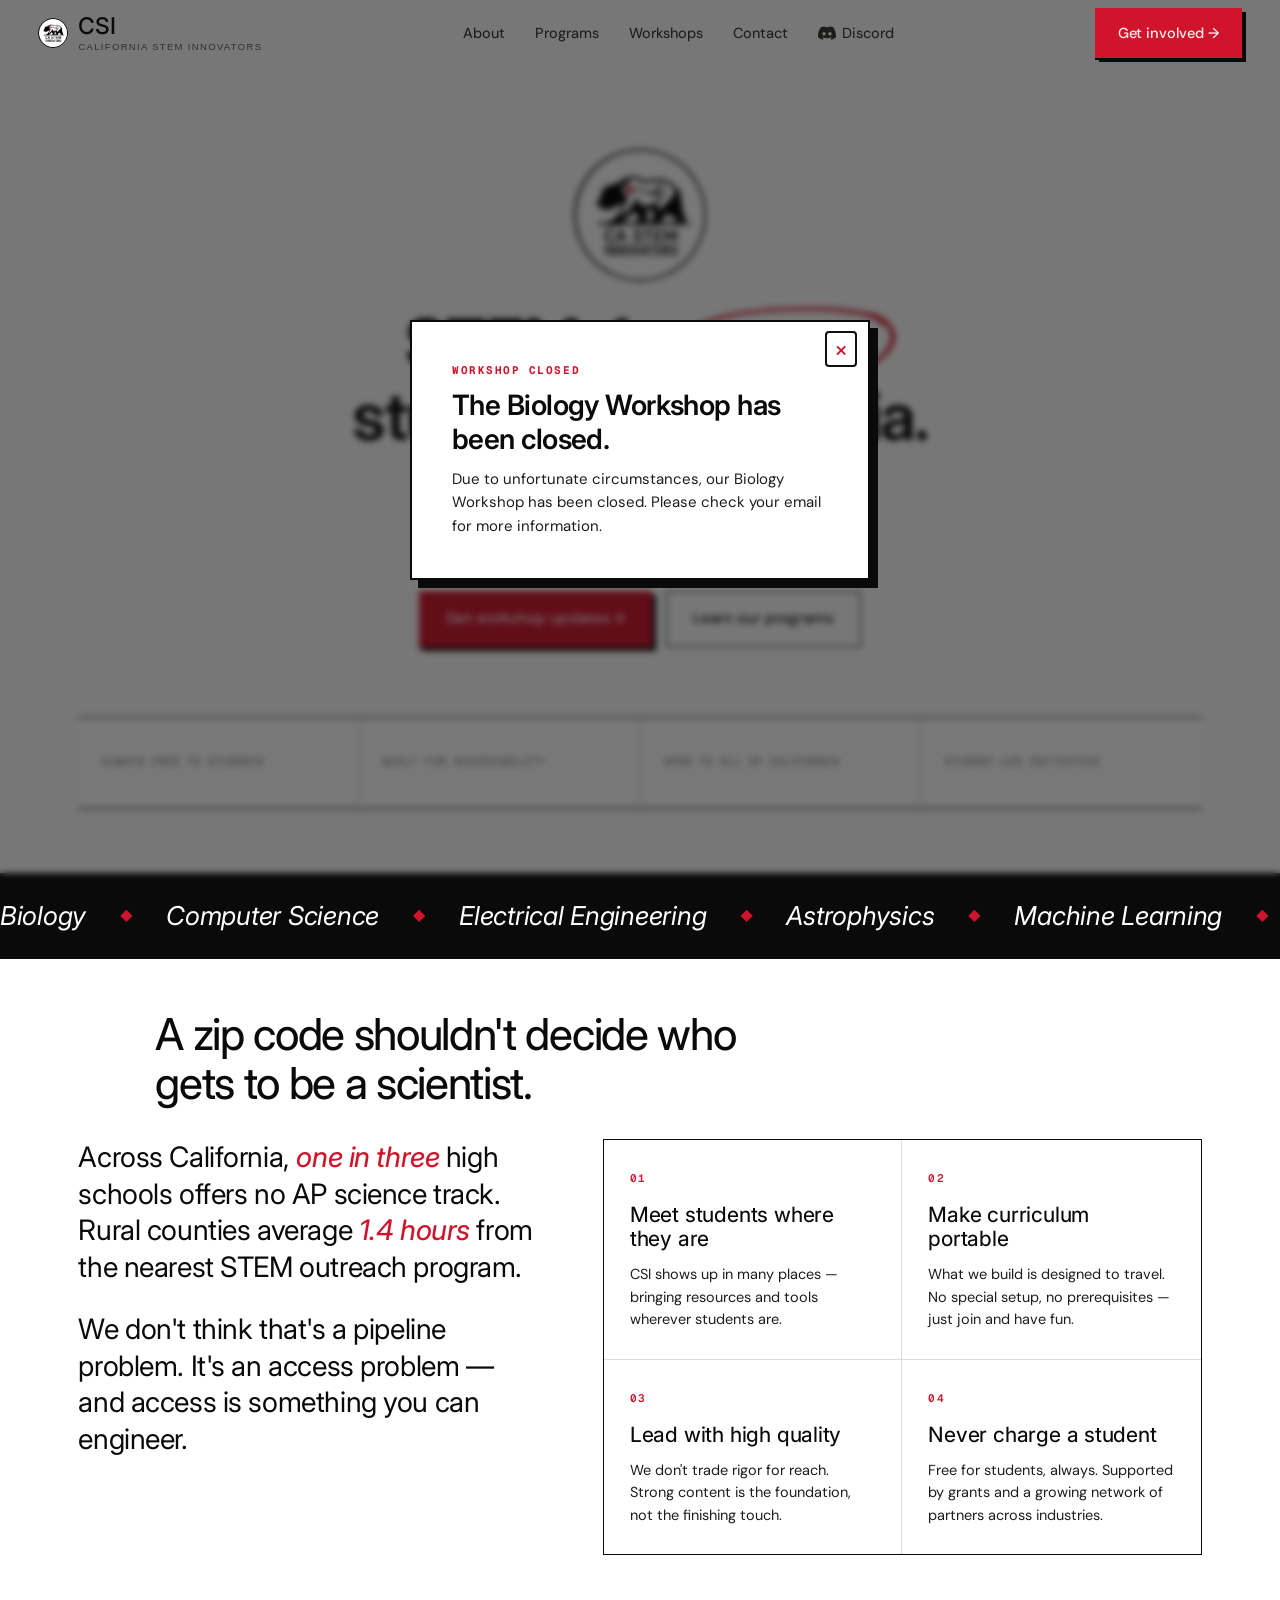
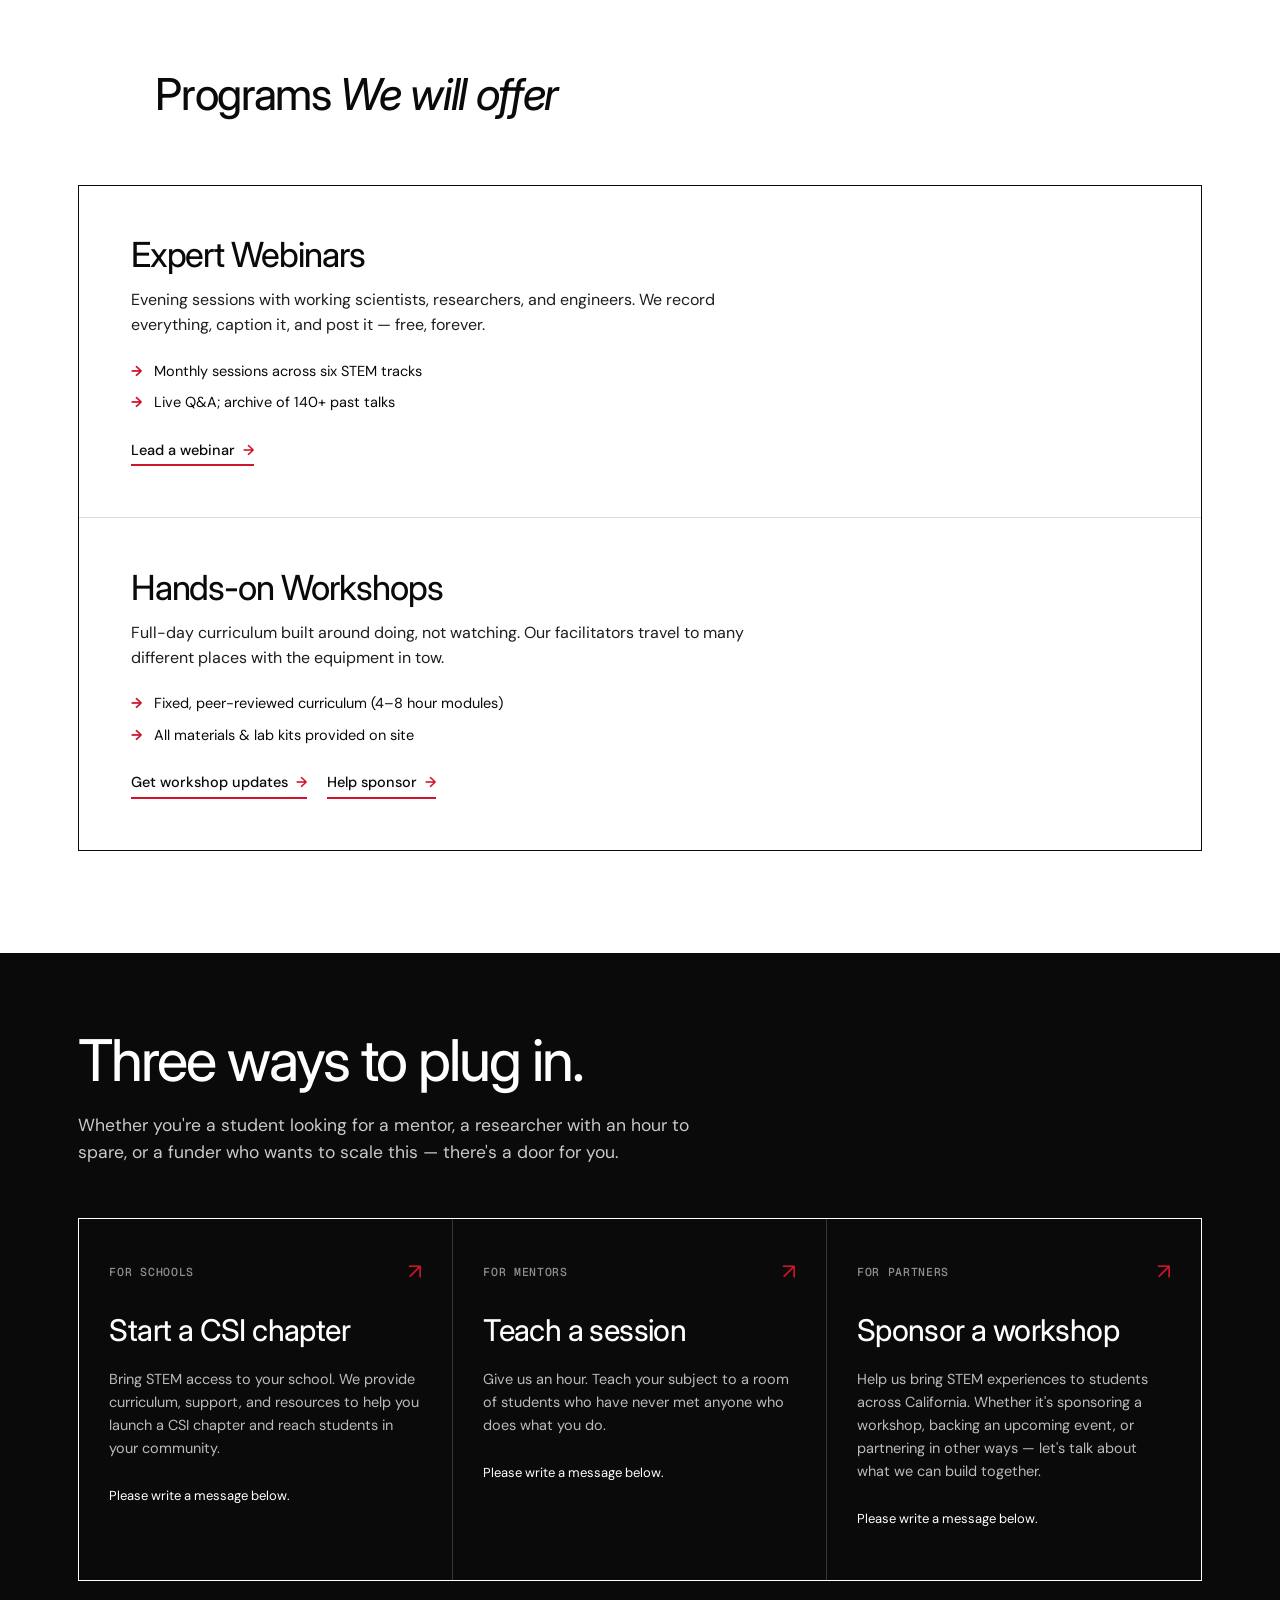
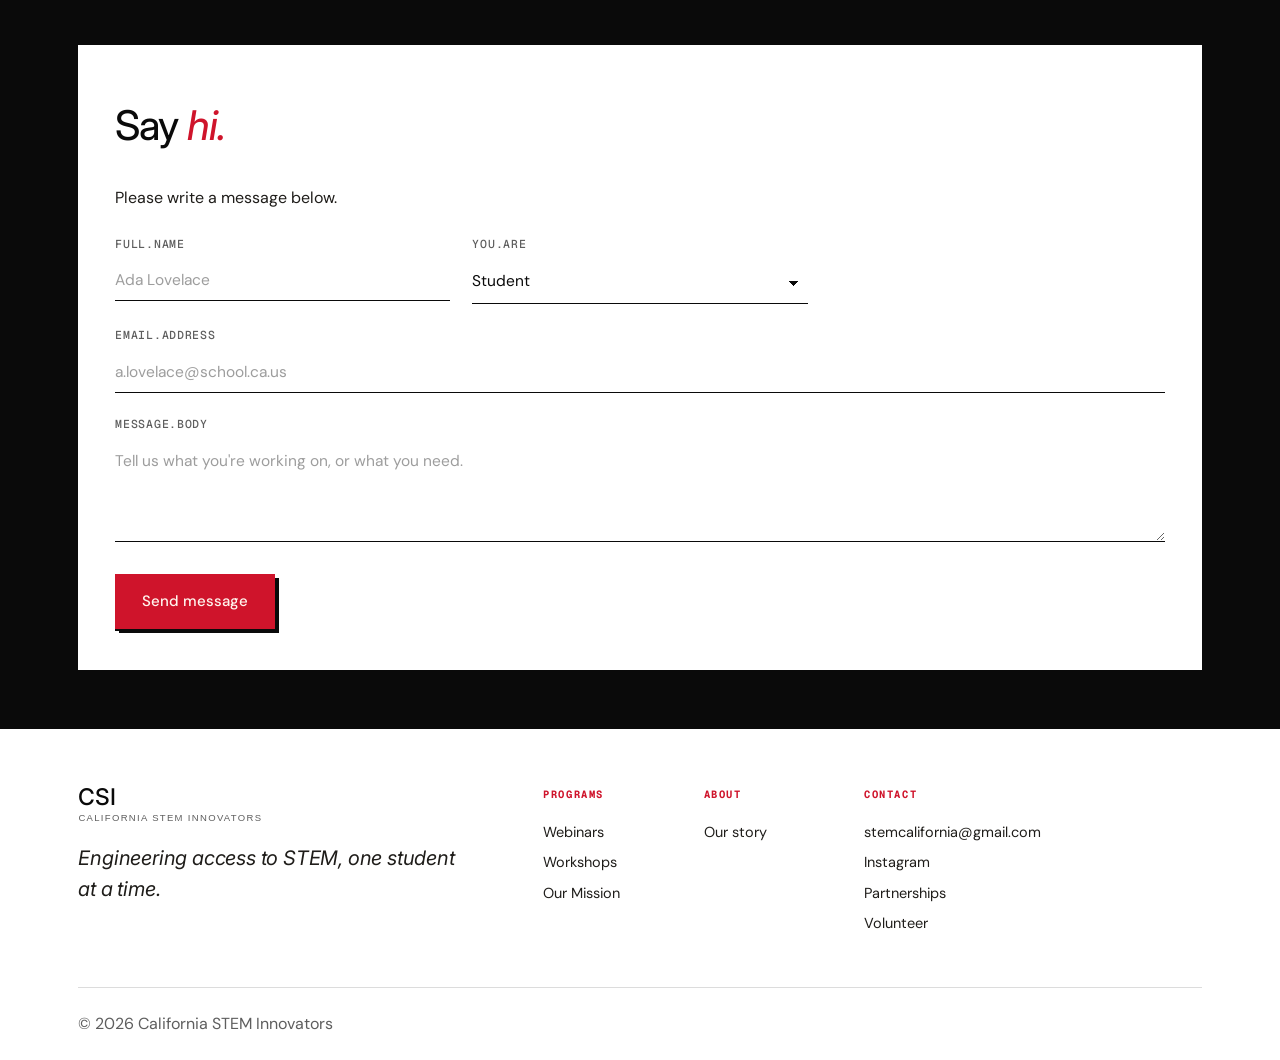
==== index.html @ 01ef5d98 "Add workshop-closed popup to the homepage A dismissible modal on page load telling visitors the Biol" ====
<!doctype html>
<html lang="en">

<head>
  <meta charset="utf-8" />
  <meta name="viewport" content="width=device-width,initial-scale=1" />
  <title>California STEM Innovators — Unlocking STEM for every student</title>
  <meta name="description"
    content="CSI expands STEM access across California through webinars, hands-on workshops, and interactive digital STEM kits." />
  <link rel="preconnect" href="https://fonts.googleapis.com" />
  <link rel="preconnect" href="https://fonts.gstatic.com" crossorigin />
  <link
    href="https://fonts.googleapis.com/css2?family=Inter:ital,opsz,wght@0,14..32,100..900;1,14..32,100..900&family=DM+Sans:ital,opsz,wght@0,9..40,300..700;1,9..40,400..700&family=Geist+Mono:wght@400;500;600&display=swap"
    rel="stylesheet" />
  <link rel="icon" type="image/x-icon" href="favicon.ico" />
  <link rel="icon" type="image/svg+xml" href="favicon.svg" />
  <link rel="icon" type="image/png" sizes="16x16" href="favicon-16x16.png" />
  <link rel="icon" type="image/png" sizes="32x32" href="favicon-32x32.png" />
  <link rel="icon" type="image/png" sizes="48x48" href="favicon-48x48.png" />
  <link rel="icon" type="image/png" sizes="96x96" href="favicon-96x96.png" />
  <link rel="icon" type="image/png" sizes="192x192" href="favicon-192x192.png" />
  <link rel="icon" type="image/png" sizes="512x512" href="favicon-512x512.png" />
  <link rel="apple-touch-icon" sizes="180x180" href="apple-touch-icon.png" />
  <link rel="manifest" href="site.webmanifest" />
  <link rel="stylesheet" href="styles.css" />
</head>

<body>

  <div class="grain" aria-hidden="true"></div>
  <div class="gridlines" aria-hidden="true"></div>

  <header class="nav" role="banner">
    <div class="nav-inner">
      <a href="#" class="brand" aria-label="California STEM Innovators home">
        <img src="image.png" alt="" class="brand-logo" />
        <span class="brand-wordmark">
          <span class="brand-letters">CSI</span>
          <span class="brand-sub">California STEM Innovators</span>
        </span>
      </a>
      <nav class="nav-links" id="primary-nav" aria-label="Primary">
        <a href="#about">About</a>
        <a href="#programs">Programs</a>
        <a href="signup.html">Workshops</a>
        <a href="#contact">Contact</a>
        <a href="https://discord.gg/dVgQkf4YHT" target="_blank" rel="noopener noreferrer" class="nav-discord-link"
          aria-label="Join our Discord community">
          <svg class="discord-icon" viewBox="0 0 127.14 96.36" width="18" height="18" fill="currentColor"
            aria-hidden="true">
            <path
              d="M107.7,8.07A105.15,105.15,0,0,0,81.47,0a72.06,72.06,0,0,0-3.36,6.83A97.68,97.68,0,0,0,49,6.83,72.37,72.37,0,0,0,45.64,0,105.89,105.89,0,0,0,19.39,8.09C2.79,32.65-1.71,56.6.54,80.21h0A105.73,105.73,0,0,0,32.71,96.36,77.7,77.7,0,0,0,39.6,85.25a68.42,68.42,0,0,1-10.85-5.18c.91-.66,1.8-1.34,2.66-2a75.57,75.57,0,0,0,64.32,0c.87.71,1.76,1.39,2.66,2a68.68,68.68,0,0,1-10.87,5.19,77,77,0,0,0,6.89,11.1,105.25,105.25,0,0,0,32.19-16.14c2.64-27.38-4.51-51.11-18.91-72.15ZM42.45,65.69C36.18,65.69,31,60,31,53s5-12.74,11.43-12.74S54,45.92,53.86,53,48.79,65.69,42.45,65.69Zm42.24,0C78.41,65.69,73.25,60,73.25,53s5-12.74,11.44-12.74S96.23,45.92,96.09,53,91,65.69,84.69,65.69Z" />
          </svg>
          <span>Discord</span>
        </a>
        <div class="mobile-nav-cta">
          <a class="btn btn-primary" href="#join">Get involved →</a>
        </div>
      </nav>
      <div class="nav-cta">
        <a class="btn btn-primary" href="#join">Get involved →</a>
      </div>
      <button type="button" class="nav-toggle" id="nav-toggle" aria-label="Toggle navigation menu" aria-expanded="false"
        aria-controls="primary-nav">
        <span class="hamburger-bar"></span>
        <span class="hamburger-bar"></span>
        <span class="hamburger-bar"></span>
      </button>
    </div>
    <div class="nav-overlay" id="nav-overlay" aria-hidden="true"></div>
  </header>

  <!-- ========== HERO ========== -->
  <section class="hero" id="top">

    <div class="hero-logo">
      <img src="image.png" alt="California STEM Innovators" />
    </div>

    <h1 class="hero-title">STEM, for <span class="encircle"><em>every</em><svg class="encircle-svg"
          viewBox="0 0 240 140" preserveAspectRatio="none" aria-hidden="true">
          <path pathLength="1"
            d="M 210 24 C 252 46, 236 112, 160 124 C 38 128, 12 100, 16 64 C 22 30, 82 14, 156 16 C 206 18, 224 34, 222 40"
            fill="none" stroke="currentColor" stroke-width="5" stroke-linecap="round" stroke-linejoin="round" />
        </svg></span> student in California.</h1>

    <p class="hero-lede">
      For <em>students</em><br />by <em>students.</em>
    </p>

    <div class="hero-actions">
      <a class="btn btn-primary btn-lg" href="signup.html">Get workshop updates →</a>
      <a class="btn btn-ghost btn-lg" href="#programs">Learn our programs</a>
    </div>

    <div class="hero-stats" role="list">
      <div class="stat" role="listitem">
        <div class="stat-label">Always free to students</div>
      </div>
      <div class="stat" role="listitem">
        <div class="stat-label">Built for accessibility</div>
      </div>
      <div class="stat" role="listitem">
        <div class="stat-label">Open to all of California</div>
      </div>
      <div class="stat" role="listitem">
        <div class="stat-label">Student-led initiative</div>
      </div>
    </div>


    <div class="scroll-cue" aria-hidden="true"><span>scroll</span><span class="scroll-line"></span></div>
  </section>

  <!-- ========== MARQUEE ========== -->
  <section class="marquee-wrap" aria-label="Areas of work">
    <div class="marquee">
      <div class="marquee-track">
        <span>Biology</span><span class="dot">◆</span>
        <span>Computer Science</span><span class="dot">◆</span>
        <span>Electrical Engineering</span><span class="dot">◆</span>
        <span>Astrophysics</span><span class="dot">◆</span>
        <span>Machine Learning</span><span class="dot">◆</span>
        <span>Organic Chemistry</span><span class="dot">◆</span>
        <span>Robotics</span><span class="dot">◆</span>
        <span>Environmental Science</span><span class="dot">◆</span>
        <span>Mathematics</span><span class="dot">◆</span>
        <span>Neuroscience</span><span class="dot">◆</span>
        <span>Biology</span><span class="dot">◆</span>
        <span>Computer Science</span><span class="dot">◆</span>
        <span>Electrical Engineering</span><span class="dot">◆</span>
        <span>Astrophysics</span><span class="dot">◆</span>
        <span>Machine Learning</span><span class="dot">◆</span>
        <span>Organic Chemistry</span><span class="dot">◆</span>
        <span>Robotics</span><span class="dot">◆</span>
        <span>Environmental Science</span><span class="dot">◆</span>
        <span>Mathematics</span><span class="dot">◆</span>
        <span>Neuroscience</span><span class="dot">◆</span>
      </div>
    </div>
  </section>

  <!-- ========== MISSION ========== -->
  <section class="mission" id="about">
    <div class="sec-head">
      <h2 class="sec-title">A zip code shouldn't decide who gets to be a scientist.</h2>
    </div>

    <div class="mission-grid">
      <div class="mission-lead">
        <p>Across California, <strong>one in three</strong> high schools offers no AP science track. Rural counties
          average <strong>1.4 hours</strong> from the nearest STEM outreach program.</p>
        <p>We don't think that's a pipeline problem. It's an access problem — and access is something you can engineer.
        </p>
      </div>

      <ul class="pillars" role="list">
        <li>
          <span class="pillar-num mono">01</span>
          <h3>Meet students where they are</h3>
          <p>CSI shows up in many places — bringing resources and tools wherever students are.</p>
        </li>
        <li>
          <span class="pillar-num mono">02</span>
          <h3>Make curriculum portable</h3>
          <p>What we build is designed to travel. No special setup, no prerequisites — just join and have fun.</p>
        </li>
        <li>
          <span class="pillar-num mono">03</span>
          <h3>Lead with high quality</h3>
          <p>We don't trade rigor for reach. Strong content is the foundation, not the finishing touch.</p>
        </li>
        <li>
          <span class="pillar-num mono">04</span>
          <h3>Never charge a student</h3>
          <p>Free for students, always. Supported by grants and a growing network of partners across industries.</p>
        </li>
      </ul>
    </div>
  </section>

  <!-- ========== PROGRAMS ========== -->
  <section class="programs" id="programs">
    <div class="sec-head">
      <h2 class="sec-title">Programs <em>We will offer</em></h2>
    </div>

    <div class="program-list">

      <article class="program program-1">
        <div class="program-body">
          <h3>Expert Webinars</h3>
          <p class="program-lede">Evening sessions with working scientists, researchers, and engineers. We record
            everything, caption it, and post it — free, forever.</p>
          <ul class="program-points">
            <li><span class="bul">→</span>Monthly sessions across six STEM tracks</li>
            <li><span class="bul">→</span>Live Q&amp;A; archive of 140+ past talks</li>
          </ul>
          <a class="linky" href="#contact" data-role="Volunteer / Mentor">Lead a webinar <span class="arr">→</span></a>
        </div>
      </article>

      <article class="program program-2">
        <div class="program-body">
          <h3>Hands-on Workshops</h3>
          <p class="program-lede">Full-day curriculum built around doing, not watching. Our facilitators travel to many
            different places with the equipment in tow.</p>
          <ul class="program-points">
            <li><span class="bul">→</span>Fixed, peer-reviewed curriculum (4–8 hour modules)</li>
            <li><span class="bul">→</span>All materials &amp; lab kits provided on site</li>
          </ul>
          <div style="display: flex; gap: 20px; flex-wrap: wrap; margin-top: 12px;">
            <a class="linky" href="signup.html">Get workshop updates <span class="arr">→</span></a>
            <a class="linky" href="#contact" data-role="Funder / Partner">Help sponsor <span class="arr">→</span></a>
          </div>
        </div>
      </article>

    </div>
  </section>

  <!-- ========== CTA / JOIN ========== -->

  <section class="join" id="join">
    <div class="join-inner">
      <div class="join-copy">
        <h2 class="join-title">Three ways to plug in.</h2>
        <p>Whether you're a student looking for a mentor, a researcher with an hour to spare, or a funder who wants to
          scale this — there's a door for you.</p>
      </div>

      <div class="join-cards">

        <div class="join-card">
          <div class="jc-head"><span class="mono dim">For schools</span><span class="jc-arr">↗</span></div>
          <h3>Start a CSI chapter</h3>
          <p>Bring STEM access to your school. We provide curriculum, support, and resources to help you launch a CSI
            chapter and reach students in your community.</p>
          <p style="font-size: 13px; color: #FFFFFF; margin-top: auto;">Please write a message below.</p>
        </div>

        <div class="join-card">
          <div class="jc-head"><span class="mono dim">For mentors</span><span class="jc-arr">↗</span></div>
          <h3>Teach a session</h3>
          <p>Give us an hour. Teach your subject to a room of students who have never met anyone who does what you do.
          </p>
          <p style="font-size: 13px; color: #FFFFFF; margin-top: auto;">Please write a message below.</p>
        </div>

        <div class="join-card">
          <div class="jc-head"><span class="mono dim">For partners</span><span class="jc-arr">↗</span></div>
          <h3>Sponsor a workshop</h3>
          <p>Help us bring STEM experiences to students across California. Whether it's sponsoring a workshop, backing
            an upcoming event, or partnering in other ways — let's talk about what we can build together.</p>
          <p style="font-size: 13px; color: #FFFFFF; margin-top: auto;">Please write a message below.</p>
        </div>

      </div>

      <!-- Contact form -->
      <div class="contact" id="contact">
        <div class="contact-head">
          <h3>Say <em>hi.</em></h3>
        </div>
        <p style="color: var(--ink-2); margin-bottom: 24px;">Please write a message below.</p>
        <form class="contact-form" action="https://formspree.io/f/xkokbbgg" method="POST">
          <label>
            <span class="mono dim">full.name</span>
            <input type="text" name="name" placeholder="Ada Lovelace" required />
          </label>
          <label>
            <span class="mono dim">you.are</span>
            <select name="role">
              <option>Student</option>
              <option>Parent / Guardian</option>
              <option>Teacher / Admin</option>
              <option>Volunteer / Mentor</option>
              <option>Funder / Partner</option>
              <option>Press</option>
            </select>
          </label>
          <label class="full">
            <span class="mono dim">email.address</span>
            <input type="email" name="email" placeholder="a.lovelace@school.ca.us" required />
          </label>
          <label class="full">
            <span class="mono dim">message.body</span>
            <textarea name="message" placeholder="Tell us what you're working on, or what you need."
              rows="4"></textarea>
          </label>
          <input type="hidden" name="_subject" value="New CSI contact form message" />
          <div class="form-foot">
            <button type="submit" class="btn btn-primary btn-lg">Send message</button>
          </div>
          <p class="form-ack" hidden style="font-family: Arial, sans-serif; color: var(--ink);">✓ Message received, we
            will get back to you :)</p>
          <p class="form-err mono" hidden style="color: var(--orange);">Something went wrong. Please email
            stemcalifornia@gmail.com directly.</p>
        </form>
      </div>

    </div>
  </section>

  <!-- ========== FOOTER ========== -->
  <footer class="footer">
    <div class="footer-top">
      <div class="foot-brand">
        <div class="brand">
          <span class="brand-wordmark">
            <span class="brand-letters">CSI</span>
            <span class="brand-sub">California STEM Innovators</span>
          </span>
        </div>
        <p class="foot-tag">Engineering access to STEM, one student at a time.</p>
      </div>

      <div class="foot-cols">
        <div class="foot-col">
          <h5>Programs</h5>
          <a href="#programs">Webinars</a>
          <a href="#programs">Workshops</a>
          <a href="#about">Our Mission</a>
        </div>
        <div class="foot-col">
          <h5>About</h5>
          <a href="#about">Our story</a>
        </div>
        <div class="foot-col">
          <h5>Contact</h5>
          <a href="mailto:stemcalifornia@gmail.com">stemcalifornia@gmail.com</a>
          <a href="https://instagram.com/stem_california" target="_blank">Instagram</a>
          <a href="#contact">Partnerships</a>
          <a href="#contact">Volunteer</a>
        </div>
      </div>
    </div>

    <div class="footer-bottom">
      <span class="dim">© 2026 California STEM Innovators</span>
    </div>
    <!-- ========== WORKSHOP CLOSED NOTICE ========== -->
    <div class="modal-backdrop" id="closed-modal" hidden>
      <div class="modal-card" role="dialog" aria-modal="true" aria-labelledby="closed-modal-title">
        <button type="button" class="modal-close" id="closed-modal-close" aria-label="Close notice">&times;</button>
        <span class="modal-kicker mono">Workshop closed</span>
        <h2 class="modal-title" id="closed-modal-title">The Biology Workshop has been closed.</h2>
        <p class="modal-desc">
          Due to unfortunate circumstances, our Biology Workshop has been closed. Please check your email for more
          information.
        </p>
      </div>
    </div>

    <script src="app.js"></script>
</body>

</html>
---- styles.css ----
@import url('https://fonts.googleapis.com/css2?family=Caveat:wght@600;700&family=Fredoka:wght@500;600&display=swap');

:root {
  /* Palette — pure white, ink black, flag crimson */
  --paper: #FFFFFF;
  --paper-2: #F5F5F2;
  --paper-deep: #EBEBE6;
  --card: #FFFFFF;

  --ink: #0A0A0A;
  --ink-2: #1F1D1A;
  --ink-dim: rgba(10, 10, 10, 0.66);
  --ink-dimmer: rgba(10, 10, 10, 0.40);

  --orange: #CF142B;
  --orange-deep: #A30E20;
  --orange-soft: #F5D8DC;

  --line: rgba(10, 10, 10, 0.14);
  --line-strong: rgba(10, 10, 10, 0.28);

  /* Type */
  --serif: "Inter", ui-sans-serif, system-ui, sans-serif;
  --sans: "DM Sans", ui-sans-serif, system-ui, sans-serif;
  --mono: "Geist Mono", ui-monospace, "SF Mono", monospace;

  /* Space */
  --max: min(100% - (var(--pad) * 2), 1200px);
  --pad: clamp(15px, 3vw, 42px);
}

*, *::before, *::after { box-sizing: border-box; }
html, body { margin: 0; padding: 0; width: 100%; max-width: 100vw; overflow-x: hidden; }
html { scroll-behavior: smooth; }

[hidden] { display: none !important; }

body {
  background: var(--paper);
  color: var(--ink);
  font-family: var(--sans);
  font-weight: 400;
  font-size: 16px;
  line-height: 1.55;
  -webkit-font-smoothing: antialiased;
  text-rendering: optimizeLegibility;
  overflow-x: hidden;
  min-height: 100vh;
}

a { color: inherit; text-decoration: none; }
button { font: inherit; cursor: pointer; }
img { max-width: 100%; display: block; }

.mono { font-family: var(--mono); font-size: 11.5px; letter-spacing: 0.06em; text-transform: uppercase; font-weight: 500; }
.dim { color: var(--ink-dim); }
.hand { font-family: var(--hand); font-size: 1.3em; color: var(--orange); font-weight: 500; }

/* ========== Paper grain overlay ========== */
.grain {
  position: fixed; inset: 0; pointer-events: none; z-index: 1; opacity: 0.28;
  background-image: url("data:image/svg+xml;utf8,<svg xmlns='http://www.w3.org/2000/svg' width='320' height='320'><filter id='n'><feTurbulence type='fractalNoise' baseFrequency='0.75' numOctaves='2' stitchTiles='stitch'/><feColorMatrix values='0 0 0 0 0.1 0 0 0 0 0.09 0 0 0 0 0.05 0 0 0 0.09 0'/></filter><rect width='100%' height='100%' filter='url(%23n)'/></svg>");
  mix-blend-mode: multiply;
}
.gridlines { display: none; }

/* ========== Buttons ========== */
.btn {
  display: inline-flex; align-items: center; gap: 10px;
  padding: 13px 22px;
  font-family: var(--sans);
  font-weight: 500;
  font-size: 14.5px;
  letter-spacing: -0.005em;
  border-radius: 0;
  border: 1.5px solid var(--ink);
  background: transparent;
  color: var(--ink);
  transition: transform 0.18s ease, background 0.18s ease, color 0.18s ease, box-shadow 0.18s ease;
  white-space: nowrap;
}
.btn:hover { transform: translateY(-1px); }
.btn-primary {
  background: var(--orange);
  color: #FFF5EE;
  border-color: var(--orange);
  box-shadow: 0 2px 0 0 var(--ink), 4px 4px 0 0 var(--ink);
}
.btn-primary:hover { background: var(--ink); border-color: var(--ink); color: var(--paper); box-shadow: 0 2px 0 0 var(--orange), 4px 4px 0 0 var(--orange); }
.btn-ghost { background: transparent; border-color: var(--ink); }
.btn-ghost:hover { background: var(--ink); color: var(--paper); }
.btn-lg { padding: 15px 26px; font-size: 15px; }

.linky {
  display: inline-flex; align-items: center; gap: 8px;
  color: var(--ink);
  font-size: 14.5px;
  font-weight: 500;
  padding: 3px 0;
  border-bottom: 2px solid var(--orange);
  width: fit-content;
  transition: gap 0.2s ease;
}
.linky:hover { gap: 14px; }
.linky .arr { transition: transform 0.2s ease; color: var(--orange); font-weight: 600; }
.linky:hover .arr { transform: translateX(3px); }

/* ========== Nav ========== */
.nav {
  position: sticky; top: 0; z-index: 30;
  background: transparent;
  border-bottom: 1px solid transparent;
  transition: background 0.3s ease, border-color 0.3s ease, transform 0.3s ease;
}
.nav.scrolled {
  background: rgba(255, 255, 255, 0.92);
  border-bottom: 1px solid var(--line);
  backdrop-filter: blur(12px);
  -webkit-backdrop-filter: blur(12px);
}
.nav.hidden {
  transform: translateY(-100%);
}
.nav-inner {
  padding: 8px var(--pad);
  display: grid;
  grid-template-columns: auto 1fr auto;
  align-items: center;
  gap: 24px;
}
.brand { display: inline-flex; align-items: center; gap: 10px; color: var(--ink); }
.brand-logo {
  width: 30px; height: 30px;
  border-radius: 50%;
  border: 1.5px solid var(--ink);
  flex-shrink: 0;
  background: var(--card);
  transition: transform 0.3s cubic-bezier(0.2, 0.8, 0.2, 1);
}
.brand-mark {
  width: 34px; height: 34px;
  display: inline-flex; align-items: center; justify-content: center;
  background: var(--orange);
  border-radius: 50%;
  color: var(--paper);
  flex-shrink: 0;
}
.brand-mark svg { width: 22px; height: 22px; }
.brand-wordmark { display: inline-flex; flex-direction: column; line-height: 1; gap: 4px; }
.brand-letters {
  font-family: var(--serif);
  font-size: 23px;
  font-weight: 500;
  letter-spacing: -0.01em;
  line-height: 1;
}
.brand-dot { color: var(--orange); margin: 0 1px; font-weight: 600; }
.brand-sub { font-family: Arial, sans-serif; font-size: 9.5px; letter-spacing: 0.14em; text-transform: uppercase; color: var(--ink-dim); }

.nav-links { display: flex; justify-content: center; align-items: center; gap: 30px; font-size: 14.5px; color: var(--ink-2); font-weight: 450; }
.nav-links a { position: relative; transition: color 0.2s ease; padding: 4px 0; }
.nav-links a:hover { color: var(--orange); }

/* Discord Nav Link & Floating Callout Box */
.nav-discord-wrapper {
  position: relative;
  display: inline-flex;
  align-items: center;
}

.nav-discord-link {
  display: inline-flex;
  align-items: center;
  gap: 6px;
}
.nav-discord-link .discord-icon {
  fill: currentColor;
  transition: transform 0.2s ease, fill 0.2s ease;
  flex-shrink: 0;
}
.nav-discord-link:hover .discord-icon {
  fill: #5865F2;
  transform: scale(1.1);
}

.nav-cta { display: inline-flex; align-items: center; gap: 12px; }
.nav-status {
  display: inline-flex; align-items: center; gap: 8px;
  font-family: var(--mono); font-size: 10.5px; color: var(--ink-dim); text-transform: uppercase; letter-spacing: 0.1em;
}
.pulse {
  width: 8px; height: 8px; border-radius: 50%;
  background: var(--orange);
  box-shadow: 0 0 0 0 rgba(207, 20, 43, 0.55);
  animation: pulse 2s infinite;
}
@keyframes pulse {
  0% { box-shadow: 0 0 0 0 rgba(207, 20, 43, 0.55); }
  70% { box-shadow: 0 0 0 9px rgba(207, 20, 43, 0); }
  100% { box-shadow: 0 0 0 0 rgba(207, 20, 43, 0); }
}

.mobile-nav-cta { display: none; }

/* Mobile nav toggle button */
.nav-toggle {
  display: none;
  flex-direction: column;
  justify-content: center;
  align-items: center;
  width: 42px;
  height: 42px;
  background: transparent;
  border: 1.5px solid var(--ink);
  padding: 0;
  gap: 5px;
  z-index: 105;
  transition: background 0.2s ease, border-color 0.2s ease;
  cursor: pointer;
  border-radius: 0;
}
.nav-toggle:hover {
  background: var(--paper-2);
}
.hamburger-bar {
  width: 20px;
  height: 2px;
  background: var(--ink);
  transition: transform 0.3s cubic-bezier(0.2, 0.8, 0.2, 1), opacity 0.2s ease;
  transform-origin: center;
}

/* Nav backdrop overlay */
.nav-overlay {
  position: fixed;
  inset: 0;
  background: rgba(10, 10, 10, 0.5);
  backdrop-filter: blur(4px);
  -webkit-backdrop-filter: blur(4px);
  opacity: 0;
  pointer-events: none;
  transition: opacity 0.3s ease;
  z-index: 95;
}

@media (max-width: 960px) {
  .nav-inner {
    display: flex;
    justify-content: space-between;
    align-items: center;
    gap: 16px;
  }
  .nav-cta {
    display: none;
  }
  .nav-toggle {
    display: flex;
  }
  .mobile-nav-cta {
    display: block;
    margin-top: 12px;
    width: 100%;
  }
  .mobile-nav-cta .btn {
    width: 100%;
    justify-content: center;
  }
  .nav-links {
    position: fixed;
    top: 0;
    right: 0;
    width: min(85vw, 340px);
    height: 100vh;
    height: 100dvh;
    background: var(--paper);
    border-left: 2px solid var(--ink);
    padding: 90px 28px 40px;
    display: flex;
    flex-direction: column;
    justify-content: flex-start;
    gap: 16px;
    font-size: 18px;
    font-weight: 500;
    box-shadow: -8px 0 24px rgba(0, 0, 0, 0.15);
    transform: translateX(100%);
    transition: transform 0.35s cubic-bezier(0.16, 1, 0.3, 1);
    z-index: 100;
    overflow-y: auto;
  }
  .nav-links a {
    padding: 10px 0;
    border-bottom: 1px dashed var(--line);
    width: 100%;
  }
  .nav-status { display: none; }

  /* Open state when nav is open */
  body.nav-open {
    overflow: hidden;
  }
  body.nav-open .nav-links {
    transform: translateX(0);
  }
  body.nav-open .nav-overlay {
    opacity: 1;
    pointer-events: auto;
  }
  body.nav-open .nav-toggle .hamburger-bar:nth-child(1) {
    transform: translateY(7px) rotate(45deg);
  }
  body.nav-open .nav-toggle .hamburger-bar:nth-child(2) {
    opacity: 0;
  }
  body.nav-open .nav-toggle .hamburger-bar:nth-child(3) {
    transform: translateY(-7px) rotate(-45deg);
  }
}

/* ========== Hero ========== */
.hero {
  position: relative;
  padding: clamp(55px, 6.5vw, 85px) var(--pad) clamp(36px, 5vw, 64px);
  max-width: var(--max);
  margin: 0 auto;
  z-index: 2;
  text-align: center;
  display: flex;
  flex-direction: column;
  align-items: center;
}
.hero-logo {
  display: flex;
  justify-content: center;
  margin-bottom: clamp(16px, 2.5vw, 28px);
  animation: logo-float 6s ease-in-out infinite;
}
.hero-logo img {
  width: clamp(90px, 10vw, 135px);
  height: auto;
  border-radius: 50%;
  box-shadow: 0 0 0 2px var(--ink);
  transition: transform 0.4s cubic-bezier(0.2, 0.8, 0.2, 1);
}
@keyframes logo-float {
  0%, 100% { transform: translateY(0); }
  50% { transform: translateY(-6px); }
}
@media (prefers-reduced-motion: reduce) {
  .hero-logo { animation: none; }
}

.hero-meta {
  display: flex; align-items: center; justify-content: center; gap: 14px; flex-wrap: wrap;
  margin-bottom: 44px;
}
.tag {
  font-family: var(--mono);
  font-size: 10.5px;
  letter-spacing: 0.12em;
  text-transform: uppercase;
  color: var(--ink-2);
  padding: 7px 12px;
  border: 1.5px solid var(--ink);
  border-radius: 999px;
  background: var(--paper-2);
}
.tag-line {
  background: var(--ink);
  color: var(--paper);
  border-color: var(--ink);
}

.hand-intro {
  font-family: var(--hand);
  font-size: 32px;
  color: var(--orange);
  font-weight: 500;
  line-height: 1;
  margin-bottom: 18px;
  display: inline-block;
  transform: rotate(-2deg);
}

.hero-title {
  font-family: var(--serif);
  font-weight: 450;
  font-size: clamp(32px, 5.2vw, 76px);
  line-height: 1.1;
  letter-spacing: -0.03em;
  margin: 0 auto;
  max-width: 15ch;
  color: var(--ink);
  font-weight: 600;
}
.hero-title em {
  font-style: italic;
  color: var(--orange);
  position: relative;
  font-weight: 700; font-style: italic;
}
.hero-title .encircle em {
  color: var(--ink);
}
.hero-title .underline {
  position: relative;
  display: inline-block;
}
.hero-title .underline::after {
  content: "";
  position: absolute; left: -2%; right: -2%; bottom: -0.05em;
  height: 16px;
  background: url("data:image/svg+xml;utf8,<svg xmlns='http://www.w3.org/2000/svg' viewBox='0 0 300 16' preserveAspectRatio='none'><path d='M2 10 C 60 4, 120 14, 180 8 S 280 6, 298 12' stroke='%23CF142B' stroke-width='4' fill='none' stroke-linecap='round'/></svg>") no-repeat center / 100% 100%;
  pointer-events: none;
}

/* Hand-drawn encircle around an emphasis word */
.encircle {
  position: relative;
  display: inline-block;
  padding: 0 0.12em;
}
.encircle em {
  position: relative;
  z-index: 2;
}
.encircle-svg {
  position: absolute;
  top: -10%; left: -14%;
  width: 128%; height: 120%;
  overflow: visible;
  pointer-events: none;
  color: var(--orange);
  z-index: 1;
}
.encircle-svg path {
  stroke-dasharray: 1;
  stroke-dashoffset: 1;
  animation: encircle-draw 2.4s cubic-bezier(0.43, 0.13, 0.23, 0.96) 0.55s forwards;
}
@keyframes encircle-draw {
  from { stroke-dashoffset: 1; opacity: 0.6; }
  to { stroke-dashoffset: 0; opacity: 1; }
}
@media (prefers-reduced-motion: reduce) {
  .encircle-svg path { animation: none; stroke-dashoffset: 0; }
}

.hero-lede {
  font-family: var(--serif);
  font-size: clamp(24px, 3vw, 42px);
  font-weight: 450;
  line-height: 1.15;
  color: var(--ink);
  max-width: 58ch;
  margin: 22px auto 0;
  letter-spacing: -0.02em;
}
.hero-lede em {
  font-style: italic;
  color: var(--orange);
  font-weight: 450;
}

.hero-actions {
  display: flex; flex-wrap: wrap; justify-content: center; gap: 14px;
  margin-top: 28px;
}

.hero-stats {
  display: grid;
  grid-template-columns: repeat(auto-fit, minmax(min(100%, 180px), 1fr));
  gap: 0;
  width: 100%;
  margin-top: clamp(40px, 5.5vw, 70px);
  border-top: 1.5px solid var(--ink);
  border-bottom: 1.5px solid var(--ink);
  background: var(--card);
  text-align: left;
}
.stat {
  padding: clamp(16px, 3vw, 26px) clamp(14px, 3vw, 24px);
  border-right: 1px solid var(--line);
  border-bottom: 1px solid var(--line);
  display: flex; flex-direction: column; justify-content: center; min-height: 90px;
}
.stat:last-child { border-right: none; }
.stat-num {
  font-family: var(--serif);
  font-weight: 450;
  font-size: clamp(32px, 4.5vw, 62px);
  line-height: 1;
  letter-spacing: -0.035em;
  color: var(--ink);
  margin-bottom: 8px;
}
.stat-plus { color: var(--orange); font-style: italic; font-size: 0.7em; vertical-align: top; }
.stat-label { font-family: var(--mono); font-size: 10.5px; letter-spacing: 0.1em; text-transform: uppercase; color: var(--ink-dim); line-height: 1.5; }

/* Hero personal note card */
.hero-schematic {
  position: absolute;
  top: clamp(120px, 13vw, 180px);
  right: var(--pad);
  width: min(340px, 30vw);
  background: var(--card);
  border: 1.5px solid var(--ink);
  padding: 24px 24px 22px;
  transform: rotate(2deg);
  box-shadow: 6px 6px 0 0 var(--ink);
  z-index: 3;
}
.hero-schematic::before {
  content: ""; position: absolute; top: -12px; left: 50%;
  transform: translateX(-50%) rotate(-4deg);
  width: 80px; height: 24px;
  background: rgba(207, 20, 43, 0.35);
  border: 1px dashed rgba(14, 13, 11, 0.3);
}
.schem-head {
  display: flex; justify-content: space-between; align-items: center;
  padding-bottom: 12px; border-bottom: 1px dashed var(--line);
  font-family: var(--mono); font-size: 10px; letter-spacing: 0.12em; color: var(--ink-dim);
  text-transform: uppercase;
}
.schem-body {
  padding-top: 14px;
  font-family: var(--serif);
  font-size: 18px;
  line-height: 1.35;
  color: var(--ink);
}
.schem-body em {
  font-style: italic;
  color: var(--orange);
}
.schem-sign {
  margin-top: 18px; padding-top: 14px; border-top: 1px dashed var(--line);
  display: flex; flex-direction: column;
}
.schem-sign .signature {
  font-family: var(--hand);
  font-size: 28px;
  color: var(--orange);
  line-height: 1;
  margin-bottom: 4px;
}
.schem-sign .sig-meta {
  font-family: var(--mono);
  font-size: 10px;
  letter-spacing: 0.1em;
  text-transform: uppercase;
  color: var(--ink-dim);
}

@media (max-width: 1100px) { .hero-schematic { display: none; } }

.scroll-cue {
  position: absolute; bottom: -20px; left: var(--pad);
  display: inline-flex; align-items: center; gap: 12px;
  font-family: var(--mono); font-size: 10px; letter-spacing: 0.2em; text-transform: uppercase; color: var(--ink-dim);
}
.scroll-line {
  width: 80px; height: 2px;
  background: var(--ink);
  position: relative;
  overflow: hidden;
  opacity: 0.3;
}
.scroll-line::after {
  content: ""; position: absolute; top: 0; left: -30%; width: 30%; height: 100%;
  background: var(--orange);
  animation: scroll 2.4s ease-in-out infinite;
}
@keyframes scroll {
  0%, 100% { left: -30%; }
  50% { left: 100%; }
}

/* ========== Marquee ========== */
.marquee-wrap {
  position: relative; z-index: 2;
  border-top: 1.5px solid var(--ink);
  border-bottom: 1.5px solid var(--ink);
  background: var(--ink);
  padding: 22px 0;
  overflow: hidden;
}
.marquee { display: flex; overflow: hidden; }
.marquee-track {
  display: inline-flex; gap: 34px; align-items: center;
  white-space: nowrap;
  animation: marquee 60s linear infinite;
  font-family: var(--serif);
  font-size: 26px;
  font-style: italic;
  color: var(--paper);
  letter-spacing: -0.01em;
  font-weight: 400;
}
.marquee-track .dot { color: var(--orange); font-size: 16px; font-style: normal; font-family: var(--sans); }
@keyframes marquee {
  from { transform: translateX(0); }
  to { transform: translateX(-50%); }
}

/* ========== Section head ========== */
section { position: relative; z-index: 2; }
.sec-head {
  max-width: var(--max); margin: 0 auto;
  padding: clamp(32px, 4vw, 56px) var(--pad) 22px;
  display: grid; gap: 16px;
}
.eyebrow {
  font-family: var(--mono); font-size: 11px;
  letter-spacing: 0.18em; text-transform: uppercase;
  color: var(--orange);
  font-weight: 600;
}
.sec-title {
  font-family: var(--serif);
  font-weight: 450;
  font-size: clamp(24px, 3.5vw, 44px);
  line-height: 1.1;
  letter-spacing: -0.03em;
  margin: 0;
  max-width: 22ch;
  color: var(--ink);
}
.sec-lede {
  max-width: 65ch;
  font-size: 16px;
  color: var(--ink-2);
  line-height: 1.55;
  margin: 0;
}

/* ========== Mission ========== */
.mission {
  max-width: var(--max); margin: 0 auto;
  padding: 0 var(--pad) clamp(40px, 5vw, 70px);
}
.mission-grid {
  display: grid;
  grid-template-columns: 1fr 1.3fr;
  gap: clamp(40px, 5vw, 80px);
  padding-top: 10px;
}
.mission-lead p {
  font-family: var(--serif);
  font-weight: 400;
  font-size: clamp(23px, 2.2vw, 30px);
  line-height: 1.3;
  color: var(--ink);
  margin: 0 0 26px;
  letter-spacing: -0.015em;
}
.mission-lead strong {
  font-style: italic; color: var(--orange); font-weight: 450;
}

.pillars {
  list-style: none; padding: 0; margin: 0;
  display: grid; grid-template-columns: repeat(auto-fit, minmax(min(100%, 280px), 1fr));
  gap: 0;
  border: 1.5px solid var(--ink);
  background: var(--card);
}
.pillars li {
  padding: 30px 26px 28px;
  display: flex; flex-direction: column; gap: 10px;
  position: relative;
  border-right: 1px solid var(--line);
  border-bottom: 1px solid var(--line);
}
.pillars li:nth-child(2n) { border-right: none; }
.pillars li:nth-last-child(-n+2) { border-bottom: none; }
.pillar-num {
  color: var(--orange); font-size: 11px; letter-spacing: 0.14em;
  font-weight: 600;
}
.pillars li h3 {
  font-family: var(--serif); font-weight: 450; font-size: 21px;
  margin: 6px 0 2px; letter-spacing: -0.01em; line-height: 1.15;
}
.pillars li p { color: var(--ink-2); font-size: 14.5px; line-height: 1.55; margin: 0; }

@media (max-width: 900px) {
  .mission-grid { grid-template-columns: 1fr; }
  .pillars { grid-template-columns: 1fr; }
  .pillars li { border-right: none !important; border-bottom: 1px solid var(--line) !important; }
  .pillars li:last-child { border-bottom: none !important; }
}

/* ========== Programs ========== */
.programs { max-width: var(--max); margin: 0 auto; padding: 0 var(--pad) clamp(60px, 8vw, 110px); }

.program-list {
  display: grid; gap: 0;
  border: 1.5px solid var(--ink);
  margin-top: 44px;
  background: var(--card);
}
.program {
  padding: clamp(36px, 4vw, 56px);
  display: block;
  border-bottom: 1px solid var(--line);
  transition: background 0.3s ease;
}
.program:last-child { border-bottom: none; }
.program:hover { background: var(--paper); }
.program-num {
  color: var(--orange); font-size: 12px; letter-spacing: 0.14em;
  font-weight: 600;
  align-self: start;
  padding-top: 6px;
}
.program-body { max-width: 60ch; }
.program-topline {
  display: flex; align-items: center; gap: 14px; margin-bottom: 14px;
}
.kind {
  font-family: var(--mono); font-size: 10.5px; text-transform: uppercase; letter-spacing: 0.14em;
  color: var(--ink);
  padding: 5px 10px;
  background: var(--orange-soft);
  border-radius: 999px;
  font-weight: 600;
}
.program h3 {
  font-family: var(--serif);
  font-weight: 450;
  font-size: clamp(25px, 2.7vw, 36px);
  line-height: 1.02;
  letter-spacing: -0.03em;
  margin: 0 0 16px;
}
.program-lede { color: var(--ink-2); font-size: 16px; line-height: 1.55; margin: 0 0 22px; }
.program-points { list-style: none; padding: 0; margin: 0 0 22px; display: grid; gap: 9px; }
.program-points li { display: flex; gap: 12px; align-items: baseline; font-size: 14.5px; color: var(--ink); }
.program-points .bul { color: var(--orange); font-weight: 700; }

/* Program visuals — warmer, more humanistic */
.program-vis {
  width: 100%; aspect-ratio: 1 / 1;
  position: relative;
  border: 1.5px solid var(--ink);
  background: var(--paper);
  display: flex; align-items: center; justify-content: center;
  overflow: hidden;
}
.vis-label {
  position: absolute; bottom: 10px; left: 12px;
  color: var(--ink);
  font-size: 9.5px; letter-spacing: 0.2em;
  font-weight: 600;
}

/* Webinar — hand-drawn concentric circles */
.vis-ring {
  position: absolute;
  border: 2px solid var(--ink);
  border-radius: 50%;
  opacity: 1;
}
.vis-ring { width: 28%; height: 28%; background: var(--orange); border-color: var(--ink); animation: ring 3s ease-out infinite; }
.vis-ring.r2 { width: 58%; height: 58%; animation-delay: 0.6s; background: transparent; opacity: 1; border-width: 1.5px; }
.vis-ring.r3 { width: 88%; height: 88%; animation-delay: 1.2s; background: transparent; opacity: 1; border-width: 1.5px; border-style: dashed; }
@keyframes ring {
  0% { transform: scale(0.95); }
  50% { transform: scale(1.02); }
  100% { transform: scale(0.95); }
}
.vis-1::before {
  content: ""; position: absolute; width: 14px; height: 14px; border-radius: 50%;
  background: var(--ink);
  z-index: 2;
}

/* Workshop — irregular cluster of people-dots */
.vis-grid {
  display: grid;
  grid-template-columns: repeat(6, 1fr);
  gap: 10px;
  width: 72%; height: 72%;
}
.vis-grid span {
  background: var(--ink);
  border-radius: 50%;
  animation: dot 3s ease-in-out infinite;
}
.vis-grid span:nth-child(4n) { background: var(--orange); }
.vis-grid span:nth-child(7n) { background: var(--paper); border: 1.5px solid var(--ink); }
.vis-grid span:nth-child(odd) { animation-delay: 0.2s; }
.vis-grid span:nth-child(3n) { animation-delay: 0.5s; }
@keyframes dot {
  0%, 100% { transform: scale(1); }
  50% { transform: scale(0.75); }
}

/* Kit — stacked paper/folders */
.vis-stack {
  position: relative; width: 68%; height: 68%;
}
.slab {
  position: absolute; inset: 0;
  border: 1.5px solid var(--ink);
  background: var(--card);
  transition: transform 0.45s cubic-bezier(.2,.8,.2,1);
}
.slab.s1 { transform: translate(-20px, -14px) rotate(-6deg); background: var(--paper-2); }
.slab.s2 { transform: translate(-7px, -5px) rotate(-2deg); background: var(--orange-soft); }
.slab.s3 { transform: translate(7px, 5px) rotate(3deg); background: var(--card); }
.slab.s4 {
  transform: translate(20px, 14px) rotate(7deg); background: var(--orange);
  background-image:
    repeating-linear-gradient(45deg, rgba(14,13,11,0.14) 0 2px, transparent 2px 8px);
}
.program-3:hover .slab.s1 { transform: translate(-30px, -22px) rotate(-9deg); }
.program-3:hover .slab.s4 { transform: translate(30px, 22px) rotate(10deg); }

@media (max-width: 900px) {
  .program { grid-template-columns: 1fr; }
  .program-vis { max-width: 320px; aspect-ratio: 3/2; }
}

/* ========== Kits deep-dive ========== */
.kits {
  background: var(--paper-2);
  padding-bottom: clamp(60px, 8vw, 110px);
  border-top: 1.5px solid var(--ink);
  border-bottom: 1.5px solid var(--ink);
}
.kits-head { padding-bottom: 24px; }

.kit-anatomy {
  max-width: var(--max); margin: 0 auto;
  padding: 0 var(--pad);
}
.anatomy-head {
  display: flex; justify-content: space-between; align-items: end;
  flex-wrap: wrap; gap: 20px;
  padding: 24px 28px;
  border: 1.5px solid var(--ink);
  border-bottom: none;
  background: var(--ink);
  color: var(--paper);
}
.anatomy-head .mono.dim { color: rgba(255, 255, 255, 0.55); }
.ana-title h3 {
  font-family: var(--serif); font-weight: 450;
  font-size: clamp(26px, 2.3vw, 34px); margin: 6px 0 0;
  letter-spacing: -0.02em;
  color: var(--paper);
}
.ana-title h3 sup { font-size: 0.5em; color: var(--orange); margin-left: 2px; }
.ana-meta { display: flex; flex-wrap: wrap; gap: 8px; }
.chip {
  font-family: var(--mono);
  font-size: 10px; letter-spacing: 0.12em; text-transform: uppercase;
  padding: 6px 10px; border: 1px solid rgba(255, 255, 255, 0.3); border-radius: 999px;
  color: var(--paper);
  font-weight: 500;
}
.chip-ok { color: var(--paper); background: var(--orange); border-color: var(--orange); }

.ana-grid {
  display: grid;
  grid-template-columns: repeat(auto-fit, minmax(min(100%, 220px), 1fr));
  gap: 0;
  border: 1.5px solid var(--ink);
  background: var(--card);
}
.ana-card {
  padding: 26px 24px;
  display: flex; flex-direction: column; gap: 14px;
  min-height: 360px;
  border-right: 1px solid var(--line);
  transition: background 0.25s ease;
}
.ana-card:last-child { border-right: none; }
.ana-card:hover { background: var(--paper); }
.ana-card-head { display: flex; align-items: center; justify-content: space-between; }
.ana-num {
  width: 30px; height: 30px; border-radius: 50%;
  display: inline-flex; align-items: center; justify-content: center;
  background: var(--ink); color: var(--paper);
  font-weight: 600; font-size: 12px;
  font-family: var(--sans);
  letter-spacing: 0;
}
.ana-card h4 {
  font-family: var(--serif); font-weight: 450;
  font-size: 24px; line-height: 1.1; margin: 6px 0 2px;
  letter-spacing: -0.02em;
}
.ana-card > p { color: var(--ink-2); font-size: 14px; line-height: 1.55; margin: 0; }

.ana-preview {
  margin-top: auto;
  position: relative;
  height: 140px;
  background: var(--paper);
  border: 1.5px solid var(--ink);
  overflow: hidden;
  padding: 14px;
}

/* Preview: game (neural net) */
.preview-game { display: flex; justify-content: space-between; align-items: center; padding: 20px 14px; }
.preview-game .game-layer { display: flex; flex-direction: column; gap: 6px; }
.preview-game .game-layer span {
  width: 14px; height: 14px; border-radius: 50%;
  background: var(--paper);
  border: 1.5px solid var(--ink);
}
.preview-game .game-layer.game-hidden span { background: var(--ink); }
.preview-game .game-layer:last-of-type span.out {
  width: auto; height: auto; border: none; background: none;
  font-family: var(--serif); font-style: italic; font-size: 44px; color: var(--orange); font-weight: 500;
  line-height: 1;
}
.game-tag { position: absolute; bottom: 8px; left: 12px; color: var(--orange); font-size: 9.5px; letter-spacing: 0.15em; font-weight: 600; }

/* Preview: slides */
.preview-slides { display: flex; gap: 7px; align-items: end; padding: 12px 14px 24px; }
.preview-slides .slide {
  flex: 1;
  background: var(--card);
  border: 1.5px solid var(--ink);
  padding: 8px 8px 10px;
  aspect-ratio: 4 / 3;
  display: flex; flex-direction: column; gap: 6px;
}
.slide-head { height: 9px; background: var(--ink); width: 60%; }
.slide-head.s2 { background: var(--orange); width: 80%; }
.slide-head.s3 { background: var(--ink); width: 50%; }
.slide-l1, .slide-l2 { height: 2px; background: var(--line-strong); }
.slide-l1 { width: 100%; }
.slide-l2 { width: 70%; }
.preview-slides .slide:nth-child(2) { transform: translateY(-8px) rotate(1deg); }
.preview-slides .slide:nth-child(3) { transform: rotate(-1deg); }
.ana-pager { position: absolute; bottom: 8px; right: 12px; color: var(--ink-dim); font-size: 9.5px; letter-spacing: 0.15em; font-weight: 600; }

/* Preview: worksheet */
.preview-sheet { padding: 18px; display: grid; grid-template-columns: 1fr 18px; gap: 7px 10px; align-content: start; background: var(--card); }
.sheet-line { height: 2px; background: var(--line-strong); grid-column: 1; }
.sheet-line.w70 { width: 70%; }
.sheet-line.w50 { width: 50%; }
.sheet-line.w80 { width: 80%; }
.sheet-box { width: 16px; height: 16px; border: 1.5px solid var(--ink); grid-column: 2; position: relative; }
.sheet-box .check {
  position: absolute; inset: 2px;
  background: var(--orange);
  clip-path: polygon(14% 48%, 0% 62%, 38% 100%, 100% 18%, 82% 4%, 38% 66%);
}

/* Preview: map — constellation with hand-drawn feel */
.preview-map { padding: 0; }
.preview-map .pin {
  position: absolute;
  width: 12px; height: 12px; border-radius: 50%;
  background: var(--ink);
  border: 2px solid var(--paper);
  box-shadow: 0 0 0 1.5px var(--ink);
}
.preview-map .p1 { top: 30%; left: 14%; }
.preview-map .p2 { top: 20%; left: 40%; background: var(--orange); }
.preview-map .p3 { top: 50%; left: 66%; }
.preview-map .p4 { top: 28%; left: 86%; background: var(--orange); }
.preview-map .p5 { top: 76%; left: 52%; }
.preview-map .p6 { top: 80%; left: 78%; background: var(--orange); }
.preview-map .map-lines {
  position: absolute; inset: 0; width: 100%; height: 100%;
  color: var(--ink);
  opacity: 0.5;
  stroke-dasharray: 1 1.2;
}

.ana-foot {
  display: flex; justify-content: space-between; align-items: center;
  flex-wrap: wrap; gap: 16px;
  padding: 24px 28px;
  border: 1.5px solid var(--ink);
  border-top: none;
  background: var(--card);
}

@media (max-width: 1000px) {
  .ana-grid { grid-template-columns: repeat(2, 1fr); }
  .ana-card:nth-child(2) { border-right: none; }
  .ana-card:nth-child(-n+2) { border-bottom: 1px solid var(--line); }
}
@media (max-width: 600px) {
  .ana-grid { grid-template-columns: 1fr; }
  .ana-card { border-right: none; border-bottom: 1px solid var(--line); }
  .ana-card:last-child { border-bottom: none; }
}

/* ========== Kit library ========== */
.kit-library { max-width: var(--max); margin: 0 auto; padding: clamp(50px, 6vw, 80px) var(--pad) 0; }
.lib-head {
  display: flex; justify-content: space-between; align-items: end; flex-wrap: wrap; gap: 20px;
  margin-bottom: 28px;
}
.lib-head h3 {
  font-family: var(--serif); font-weight: 450; font-size: clamp(28px, 3vw, 38px); margin: 0;
  letter-spacing: -0.02em;
}
.lib-filters { display: flex; flex-wrap: wrap; gap: 8px; }
.filter {
  font-family: var(--mono); font-size: 10.5px; letter-spacing: 0.1em; text-transform: uppercase;
  padding: 8px 14px;
  background: transparent;
  border: 1.5px solid var(--ink);
  color: var(--ink);
  border-radius: 999px;
  font-weight: 600;
  transition: all 0.2s ease;
}
.filter:hover { background: var(--paper-deep); }
.filter.active { background: var(--ink); color: var(--paper); }

.lib-grid {
  display: grid;
  grid-template-columns: repeat(auto-fit, minmax(min(100%, 270px), 1fr));
  gap: 0;
  border: 1.5px solid var(--ink);
  background: var(--card);
}
.kit-card {
  padding: 26px 24px 22px;
  display: flex; flex-direction: column; gap: 12px;
  cursor: pointer;
  transition: background 0.2s ease, transform 0.2s ease;
  min-height: 230px;
  border-right: 1px solid var(--line);
  border-bottom: 1px solid var(--line);
}
.kit-card:hover { background: var(--paper); }
.kit-card:nth-child(3n) { border-right: none; }
.kit-card:nth-last-child(-n+3) { border-bottom: none; }
.kit-card.kit-featured {
  background: var(--ink); color: var(--paper);
}
.kit-card.kit-featured:hover { background: #1f1c16; }
.kit-card.kit-featured .mono.dim { color: rgba(255, 255, 255, 0.5); }
.kit-card.kit-featured .kit-cat { color: var(--orange); }
.kit-card.kit-featured > p { color: rgba(255, 255, 255, 0.7); }
.kit-card.kit-featured .kit-foot { border-color: rgba(255, 255, 255, 0.15); color: rgba(255, 255, 255, 0.55); }
.kit-card.kit-featured .kit-arr { color: var(--orange); }

.kit-card-top { display: flex; justify-content: space-between; align-items: center; }
.kit-cat {
  font-family: var(--mono); font-size: 9.5px; letter-spacing: 0.18em; text-transform: uppercase;
  color: var(--orange); font-weight: 700;
}
.kit-card h4 {
  font-family: var(--serif); font-weight: 450;
  font-size: 23px; line-height: 1.1; margin: 2px 0 0;
  letter-spacing: -0.02em;
}
.kit-card h4 sup { font-size: 0.5em; color: var(--orange); }
.kit-card > p { color: var(--ink-2); font-size: 14px; line-height: 1.55; margin: 0; flex: 1; }
.kit-foot {
  display: flex; justify-content: space-between; align-items: center;
  padding-top: 12px; border-top: 1px dashed var(--line);
  color: var(--ink-dim);
  font-size: 10.5px;
}
.kit-arr { color: var(--orange); transition: transform 0.2s ease; font-size: 14px; font-weight: 600; }
.kit-card:hover .kit-arr { transform: translateX(4px); }

@media (max-width: 900px) {
  .lib-grid { grid-template-columns: repeat(2, 1fr); }
  .kit-card:nth-child(3n) { border-right: 1px solid var(--line); }
  .kit-card:nth-child(2n) { border-right: none; }
}
@media (max-width: 600px) {
  .lib-grid { grid-template-columns: 1fr; }
  .kit-card { border-right: none !important; }
}

/* ========== Resources ========== */
.resources { max-width: var(--max); margin: 0 auto; padding: 0 var(--pad) clamp(60px, 8vw, 110px); }
.res-columns {
  display: grid; grid-template-columns: repeat(auto-fit, minmax(min(100%, 260px), 1fr)); gap: 0;
  border: 1.5px solid var(--ink);
  background: var(--card);
  margin-top: 44px;
}
.res-col { padding: clamp(28px, 3vw, 40px); border-right: 1px solid var(--line); }
.res-col:last-child { border-right: none; }
.res-head { padding-bottom: 20px; border-bottom: 1px solid var(--line); margin-bottom: 22px; }
.res-head h3 {
  font-family: var(--serif); font-weight: 450; font-size: 28px; margin: 6px 0 0;
  letter-spacing: -0.02em;
}

.res-list { list-style: none; padding: 0; margin: 0; display: grid; gap: 24px; }
.res-list li { position: relative; }
.res-item-head { display: flex; justify-content: space-between; align-items: baseline; gap: 12px; margin-bottom: 6px; }
.res-item-head h4 { font-family: var(--sans); font-weight: 500; font-size: 15px; margin: 0; letter-spacing: -0.01em; }
.res-list p { font-size: 13.5px; line-height: 1.55; color: var(--ink-2); margin: 0; }

@media (max-width: 900px) {
  .res-columns { grid-template-columns: 1fr; }
  .res-col { border-right: none; border-bottom: 1px solid var(--line); }
  .res-col:last-child { border-bottom: none; }
}

/* ========== Events ========== */
.events { max-width: var(--max); margin: 0 auto; padding: 0 var(--pad) clamp(60px, 8vw, 110px); }
.event-list {
  display: grid; gap: 0;
  border-top: 1.5px solid var(--ink);
  border-bottom: 1.5px solid var(--ink);
  margin-top: 24px;
}
.event {
  padding: clamp(26px, 3vw, 40px) var(--pad);
  display: grid;
  grid-template-columns: 110px 1fr 240px;
  gap: clamp(20px, 3vw, 40px);
  align-items: center;
  transition: background 0.25s ease, padding-left 0.25s ease;
  position: relative;
  margin: 0 calc(var(--pad) * -1);
  border-bottom: 1px solid var(--line);
}
.event:last-child { border-bottom: none; }
.event:hover {
  background: var(--card);
  padding-left: calc(var(--pad) + 10px);
}
.event-date {
  display: flex; flex-direction: column; align-items: flex-start; gap: 2px;
}
.e-day {
  font-family: var(--serif); font-size: clamp(46px, 4.8vw, 72px); line-height: 0.9;
  letter-spacing: -0.04em; color: var(--ink); font-weight: 450;
}
.e-mo { font-size: 11px; color: var(--orange); letter-spacing: 0.18em; font-weight: 700; }
.event-body h3 {
  font-family: var(--serif); font-weight: 450; font-size: clamp(22px, 2vw, 28px);
  line-height: 1.18; margin: 10px 0 6px; letter-spacing: -0.015em;
}
.event-body h3 em { color: var(--orange); font-style: italic; }
.event-body p { font-size: 14.5px; color: var(--ink-2); line-height: 1.55; margin: 0; max-width: 60ch; }
.event-tag {
  font-family: var(--mono); font-size: 10px; letter-spacing: 0.15em; text-transform: uppercase;
  padding: 5px 10px;
  background: var(--orange-soft); color: var(--ink);
  border-radius: 999px;
  display: inline-block;
  font-weight: 700;
}
.event-tag.tag-live { background: var(--ink); color: var(--paper); }
.event-tag.tag-drop { background: var(--orange); color: var(--paper); }
.event-meta {
  display: flex; flex-direction: column; gap: 6px; text-align: right;
  color: var(--ink); font-weight: 500;
  align-self: start;
  padding-top: 8px;
  font-family: var(--mono); font-size: 11px; letter-spacing: 0.06em;
}
.e-reg { color: var(--orange); margin-top: 8px; transition: transform 0.2s ease; font-weight: 700; text-transform: uppercase; letter-spacing: 0.14em; }
.event:hover .e-reg { transform: translateX(4px); }

@media (max-width: 900px) {
  .event { grid-template-columns: 80px 1fr; }
  .event-meta { grid-column: 1 / -1; flex-direction: row; justify-content: space-between; text-align: left; padding-top: 0; }
}

/* ========== Voices ========== */
.voices { max-width: var(--max); margin: 0 auto; padding: 0 var(--pad) clamp(60px, 8vw, 110px); }
.voice-grid {
  display: grid; grid-template-columns: repeat(auto-fit, minmax(min(100%, 280px), 1fr)); gap: 24px;
  margin-top: 44px;
}
.voice {
  background: var(--card);
  padding: 30px 28px;
  margin: 0;
  display: flex; flex-direction: column; justify-content: space-between;
  min-height: 320px;
  border: 1.5px solid var(--ink);
  position: relative;
  transition: transform 0.3s ease;
}
.voice.v1 { transform: rotate(-1deg); }
.voice.v2 { transform: rotate(0.5deg); margin-top: 16px; }
.voice.v3 { transform: rotate(-0.5deg); }
.voice:hover { transform: rotate(0) translateY(-4px); box-shadow: 4px 4px 0 0 var(--ink); }

.voice blockquote {
  font-family: var(--serif);
  font-weight: 400;
  font-size: clamp(20px, 1.6vw, 23px);
  line-height: 1.35;
  margin: 0 0 28px;
  letter-spacing: -0.015em;
  color: var(--ink);
  position: relative;
}
.voice blockquote::before {
  content: "“";
  display: block;
  font-size: 54px; line-height: 0.6; color: var(--orange);
  margin-bottom: 8px;
  font-family: var(--serif);
  font-weight: 450;
}
.voice figcaption { display: flex; align-items: center; gap: 14px; padding-top: 16px; border-top: 1.5px solid var(--ink); }
.voice figcaption::before {
  content: ""; width: 40px; height: 40px; border-radius: 50%;
  background: var(--orange);
  flex-shrink: 0;
  box-shadow: inset 3px 3px 0 0 rgba(14,13,11,0.15);
}
.voice.v2 figcaption::before { background: var(--ink); }
.voice.v3 figcaption::before { background: var(--paper-deep); border: 1.5px solid var(--ink); }
.v-name { font-size: 14.5px; font-weight: 600; letter-spacing: -0.005em; display: block; }
.v-meta { color: var(--ink-dim); font-size: 10.5px; letter-spacing: 0.1em; display: block; margin-top: 2px; }

@media (max-width: 900px) { .voice-grid { grid-template-columns: 1fr; } .voice { transform: none !important; margin-top: 0 !important; } }

/* ========== Current Mission ========== */
.current-mission {
  max-width: var(--max);
  margin: 0 auto;
  padding: clamp(50px, 6.5vw, 90px) var(--pad) 0;
  text-align: center;
}
.current-mission > h2:first-child {
  font-family: var(--serif);
  font-size: clamp(30px, 4vw, 54px);
  font-weight: 450;
  line-height: 1.1;
  color: var(--ink);
  margin: 0 0 clamp(40px, 5vw, 60px);
  letter-spacing: -0.02em;
}
.current-mission > h2:first-child em {
  font-style: italic;
  color: var(--orange);
  font-weight: 450;
}

/* ========== CSI Hacks ========== */
.hacks-inner {
  display: flex;
  flex-direction: column;
  gap: 36px;
  border: 1.5px solid var(--ink);
  background: var(--card);
  padding: clamp(50px, 6.5vw, 90px) var(--pad);
  margin: 0 auto clamp(60px, 8vw, 100px);
  max-width: var(--max);
}
.hacks-head {
  text-align: center;
  max-width: 60ch;
  margin: 0 auto;
}
.hacks-head h2 {
  font-family: var(--serif);
  font-weight: 450;
  font-size: clamp(42px, 5vw, 68px);
  line-height: 1;
  letter-spacing: -0.03em;
  margin: 0 0 12px;
}
.hacks-tagline {
  font-family: var(--serif);
  font-size: clamp(24px, 3vw, 36px);
  font-style: italic;
  color: var(--orange);
  margin: 0 0 8px;
  letter-spacing: -0.01em;
}
.hacks-subtitle {
  font-size: 18px;
  color: var(--ink-2);
  margin: 0;
  letter-spacing: 0.02em;
}

.hacks-info {
  display: grid;
  grid-template-columns: repeat(auto-fit, minmax(min(100%, 180px), 1fr));
  gap: 1px;
  border: 1.5px solid var(--ink);
  background: var(--ink);
  margin: 0 auto;
  width: 100%;
  max-width: 700px;
}
.hack-detail {
  background: var(--card);
  padding: 28px 24px;
  display: flex;
  flex-direction: column;
  gap: 10px;
  border-right: 1px solid var(--line);
  text-align: center;
}
.hack-detail:last-child { border-right: none; }
.hack-label {
  font-family: var(--mono);
  font-size: 10.5px;
  letter-spacing: 0.14em;
  text-transform: uppercase;
  color: var(--ink-dim);
  font-weight: 600;
}
.hack-value {
  font-family: var(--serif);
  font-weight: 450;
  font-size: 18px;
  color: var(--ink);
  line-height: 1.4;
}

.hacks-features {
  display: grid;
  grid-template-columns: repeat(auto-fit, minmax(min(100%, 260px), 1fr));
  gap: 24px;
  margin: 0 auto;
  width: 100%;
  max-width: 900px;
}
.hack-feature {
  background: var(--paper-2);
  padding: 28px 24px;
  border: 1.5px solid var(--ink);
  border-radius: 0;
}
.hack-feature h4 {
  font-family: var(--serif);
  font-weight: 450;
  font-size: 20px;
  margin: 0 0 12px;
  letter-spacing: -0.01em;
}
.hack-feature p {
  font-size: 14px;
  line-height: 1.55;
  color: var(--ink-2);
  margin: 0;
}

.hacks-cta {
  display: flex;
  flex-direction: column;
  align-items: center;
  gap: 12px;
  margin-top: 12px;
}
.hacks-note {
  font-family: var(--mono);
  font-size: 10.5px;
  letter-spacing: 0.12em;
  text-transform: uppercase;
  color: var(--ink-dim);
}

@media (max-width: 900px) {
  .hacks-info { grid-template-columns: 1fr; }
  .hack-detail { border-right: none; border-bottom: 1px solid var(--line); }
  .hack-detail:last-child { border-bottom: none; }
  .hacks-features { grid-template-columns: 1fr; }
}

/* ========== Join / CTA ========== */
.join {
  background: var(--ink);
  color: var(--paper);
  border-top: 1.5px solid var(--ink);
  border-bottom: 1.5px solid var(--ink);
  padding: clamp(36px, 4.5vw, 64px) 0;
}
.join-inner { max-width: var(--max); margin: 0 auto; padding: 0 var(--pad); }
.join-copy { max-width: 60ch; margin-bottom: 52px; }
.join-copy .eyebrow { color: var(--orange); }
.join-title {
  font-family: var(--serif); font-weight: 450;
  font-size: clamp(30px, 4.5vw, 60px);
  line-height: 1;
  letter-spacing: -0.035em;
  margin: 20px 0 22px;
  color: var(--paper);
}
.join-title em { color: var(--orange); font-style: italic; }
.join-copy p { color: rgba(255, 255, 255, 0.78); font-size: 17.5px; line-height: 1.55; margin: 0; max-width: 60ch; }

.join-cards {
  display: grid; grid-template-columns: repeat(auto-fit, minmax(min(100%, 280px), 1fr)); gap: 0;
  border: 1.5px solid var(--paper);
  margin-bottom: 64px;
}
.join-card {
  background: var(--ink);
  padding: 36px 30px;
  display: flex; flex-direction: column; gap: 12px;
  color: var(--paper);
  border-right: 1px solid rgba(255, 255, 255, 0.18);
  transition: background 0.3s ease;
  min-height: 280px;
}
.join-card:last-child { border-right: none; }
.join-card:hover { background: #1a1712; }


.jc-head { display: flex; justify-content: space-between; align-items: center; }
.jc-head .mono.dim { color: rgba(255, 255, 255, 0.55); }
.jc-arr { color: var(--orange); font-size: 22px; transition: transform 0.3s ease; }
.join-card:hover .jc-arr { transform: translate(4px, -4px) rotate(10deg); }
.join-card h3 {
  font-family: var(--serif); font-weight: 450; font-size: 30px;
  margin: 6px 0 2px; letter-spacing: -0.02em; color: var(--paper);
}
.join-card p { color: rgba(255, 255, 255, 0.72); font-size: 14.5px; line-height: 1.6; margin: 0 0 14px; flex: 1; }

.join-card .linky {
  color: var(--paper); border-color: var(--orange);
}
.join-card .linky .arr { color: var(--orange); }

@media (max-width: 900px) {
  .join-cards { grid-template-columns: 1fr; }
  .join-card { border-right: none; border-bottom: 1px solid rgba(255, 255, 255, 0.18); }
  .join-card:last-child { border-bottom: none; }
}

/* Contact form */
.contact {
  margin-top: 24px; padding: 40px 36px;
  background: var(--paper);
  color: var(--ink);
  border: 1.5px solid var(--paper);
}
.contact-head { margin-bottom: 28px; }
.contact-head h3 {
  font-family: var(--serif); font-weight: 450; font-size: clamp(30px, 3.2vw, 42px);
  margin: 8px 0 0; letter-spacing: -0.025em; color: var(--ink);
}
.contact-head h3 em { color: var(--orange); font-style: italic; }
.contact-head .mono.dim { color: var(--ink-dim); }

.contact-form {
  display: grid; grid-template-columns: repeat(auto-fit, minmax(min(100%, 260px), 1fr)); gap: 22px;
}
.contact-form label { display: flex; flex-direction: column; gap: 8px; }
.contact-form label.full { grid-column: 1 / -1; }
.contact-form label > .mono { color: var(--ink-dim); }
.contact-form input, .contact-form select, .contact-form textarea {
  background: transparent;
  border: none;
  border-bottom: 1.5px solid var(--ink);
  padding: 10px 0;
  font-family: var(--sans);
  font-size: 15.5px;
  color: var(--ink);
  outline: none;
  transition: border-color 0.2s ease;
  appearance: none;
  border-radius: 0;
}
.contact-form select {
  background-image:
    linear-gradient(45deg, transparent 50%, var(--ink) 50%),
    linear-gradient(135deg, var(--ink) 50%, transparent 50%);
  background-position: calc(100% - 14px) 55%, calc(100% - 9px) 55%;
  background-size: 5px 5px;
  background-repeat: no-repeat;
}
.contact-form input:focus, .contact-form select:focus, .contact-form textarea:focus { border-color: var(--orange); }
.contact-form textarea { resize: vertical; }
.contact-form input::placeholder, .contact-form textarea::placeholder { color: var(--ink-dimmer); }

.form-foot { grid-column: 1 / -1; display: flex; align-items: center; gap: 18px; flex-wrap: wrap; padding-top: 10px; }
.form-foot .mono.dim { color: var(--ink-dim); }
.form-ack { grid-column: 1 / -1; color: var(--orange); margin: 0; padding-top: 12px; border-top: 1px dashed var(--line); font-weight: 600; }

@media (max-width: 700px) {
  .contact-form, .signup-form { grid-template-columns: 1fr; }
}

/* ========== Workshop Signup ========== */
.signup-section {
  max-width: var(--max);
  margin: 0 auto;
  padding: 0 var(--pad) clamp(36px, 4.5vw, 64px);
  width: 100%;
}

/* Upcoming Workshop Feature Grid */
.workshop-grid {
  display: grid;
  grid-template-columns: repeat(auto-fit, minmax(min(100%, 280px), 1fr));
  gap: 20px;
  margin-bottom: 32px;
}
.workshop-card {
  background: var(--paper);
  border: 1.5px solid var(--ink);
  padding: clamp(20px, 3vw, 28px) clamp(16px, 3vw, 24px);
  display: flex;
  flex-direction: column;
  gap: 10px;
  transition: transform 0.2s ease, box-shadow 0.2s ease;
}
.workshop-card:hover {
  transform: translateY(-2px);
  box-shadow: 0 4px 0 0 var(--orange);
}

/* Single Featured Workshop Card dynamic sizing */
.single-ws-card {
  max-width: min(100%, 740px);
  margin: 0 auto;
  padding: clamp(24px, 4vw, 40px) clamp(20px, 4vw, 34px);
  container-type: inline-size;
  box-sizing: border-box;
}
.single-ws-card .ws-date {
  font-size: 12px;
  margin-bottom: 8px;
}
.single-ws-card .ws-title {
  font-size: clamp(22px, 4.5cqi, 34px);
  line-height: 1.2;
}
.single-ws-card .ws-desc {
  font-size: clamp(14.5px, 2cqi, 16.5px);
  margin: 12px 0 20px;
  line-height: 1.55;
}
.single-ws-card .ws-foot {
  display: flex;
  flex-wrap: wrap;
  gap: 14px;
  align-items: center;
  justify-content: space-between;
  padding-top: 18px;
  border-top: 1px dashed var(--line);
}
.single-ws-card .ws-foot .btn {
  white-space: normal;
}
.ws-date {
  color: var(--orange);
  font-size: 11px;
}
.ws-title {
  font-family: var(--serif);
  font-size: 20px;
  font-weight: 500;
  margin: 0;
  line-height: 1.25;
  color: var(--ink);
}
.ws-desc {
  font-size: 13.5px;
  color: var(--ink-2);
  line-height: 1.5;
  margin: 0 0 10px;
  flex: 1;
}
.ws-foot {
  display: flex;
  flex-wrap: wrap;
  align-items: center;
  justify-content: space-between;
  gap: 12px;
  padding-top: 10px;
  border-top: 1px dashed var(--line);
}
.ws-tag {
  font-size: 10.5px;
  background: var(--paper-2);
  padding: 4px 10px;
  border: 1px solid var(--line);
  color: var(--ink-dim);
}
/* ========== Future Workshop Updates ========== */
.updates-card {
  max-width: min(100%, 740px);
  margin: 0 auto;
  background: var(--paper);
  border: 2px solid var(--ink);
  box-shadow: 6px 6px 0 0 var(--ink);
  padding: clamp(20px, 3vw, 30px);
  display: flex;
  flex-wrap: wrap;
  align-items: center;
  justify-content: space-between;
  gap: 22px;
}
/* Gap between stacked cards in the workshops section */
.updates-card + .single-ws-card,
.single-ws-card + .updates-card,
.updates-card + .updates-card {
  margin-top: 22px;
}

.ws-tag-full {
  margin-right: auto;
  background: rgba(207, 20, 43, 0.06);
  border-color: rgba(207, 20, 43, 0.35);
  color: var(--orange-deep);
  font-weight: 600;
}

/* Extra breathing room between the workshops section head and its first card */
.signup-section .sec-head {
  padding-bottom: 36px;
}

/* Lede paragraph, sitting below the workshop card instead of inside .sec-head */
.ws-lede-wrap {
  max-width: var(--max);
  margin: 0 auto;
  padding: 42px var(--pad) 36px;
}

/* Scaled up so the leads ask carries more weight than the card above it */
.leads-card {
  max-width: min(100%, 860px);
  padding: clamp(28px, 4vw, 46px);
  gap: 28px;
}
.leads-card .updates-kicker {
  font-size: 12.5px;
}
.leads-card .updates-title {
  font-size: clamp(26px, 3.4vw, 38px);
  margin-top: 12px;
}
.leads-card .updates-desc {
  margin-top: 14px;
  font-size: 17px;
}

.updates-body {
  flex: 1 1 320px;
  min-width: 0;
}
.updates-kicker {
  display: block;
  font-size: 10.5px;
  font-weight: 700;
  letter-spacing: 0.14em;
  text-transform: uppercase;
  color: var(--orange);
}
.updates-title {
  font-family: var(--serif);
  font-size: clamp(20px, 2.4vw, 27px);
  font-weight: 600;
  line-height: 1.2;
  margin: 8px 0 0;
  color: var(--ink);
}
.updates-desc {
  margin: 10px 0 0;
  font-size: 14.5px;
  line-height: 1.55;
  color: var(--ink-2);
  max-width: 60ch;
}
.updates-action {
  flex: 0 1 auto;
  display: flex;
  flex-direction: column;
  align-items: flex-start;
  gap: 8px;
}
.updates-note {
  font-size: 10.5px;
  letter-spacing: 0.08em;
  text-transform: uppercase;
  color: var(--ink-dimmer);
}

@media (max-width: 700px) {
  .updates-card {
    box-shadow: 4px 4px 0 0 var(--ink);
  }
  .updates-action {
    width: 100%;
    align-items: stretch;
  }
  .updates-action .btn {
    justify-content: center;
  }
  .updates-note {
    text-align: center;
  }
}

.signup-card {
  background: var(--paper-2);
  border: 1.5px solid var(--ink);
  padding: clamp(20px, 4vw, 40px) clamp(16px, 4vw, 36px);
  box-shadow: 0 4px 0 0 var(--ink);
  width: 100%;
  max-width: 100%;
  box-sizing: border-box;
}
.signup-form {
  display: grid;
  grid-template-columns: repeat(auto-fit, minmax(min(100%, 240px), 1fr));
  gap: 22px;
  width: 100%;
  max-width: 100%;
  box-sizing: border-box;
}
.contact-form label, .signup-form label {
  display: flex; flex-direction: column; gap: 8px;
  width: 100%; max-width: 100%; min-width: 0;
  box-sizing: border-box;
}
/* Ensure ALL .full elements, waiver box, and volunteer box span 100% width of the form grid */
.contact-form .full, 
.signup-form .full, 
.signup-form label.full, 
.signup-form div.full,
.waiver-box,
.volunteer-box { 
  grid-column: 1 / -1 !important; 
  width: 100% !important;
  max-width: 100% !important;
  box-sizing: border-box !important;
}

.contact-form label > .mono, .signup-form label > .mono { color: var(--ink-dim); }
.contact-form input, .contact-form select, .contact-form textarea,
.signup-form input, .signup-form select, .signup-form textarea {
  width: 100%;
  max-width: 100%;
  min-width: 0;
  box-sizing: border-box;
  background-color: transparent;
  border: none;
  border-bottom: 1.5px solid var(--ink);
  padding: 10px 24px 10px 0;
  font-family: var(--sans);
  font-size: 15.5px;
  color: var(--ink);
  outline: none;
  transition: border-color 0.2s ease;
  appearance: none;
  -webkit-appearance: none;
  border-radius: 0;
}

/* Allow text wrapping on selects and textareas so content doesn't truncate or overflow */
.contact-form select, .signup-form select {
  white-space: normal !important;
  word-break: break-word !important;
  text-overflow: clip !important;
  height: auto !important;
  min-height: 44px;
  padding-right: 28px !important;
  line-height: 1.4 !important;
  background-image:
    linear-gradient(45deg, transparent 50%, var(--ink) 50%),
    linear-gradient(135deg, var(--ink) 50%, transparent 50%);
  background-position: calc(100% - 14px) 55%, calc(100% - 9px) 55%;
  background-size: 5px 5px;
  background-repeat: no-repeat;
}
.contact-form select option, .signup-form select option {
  white-space: normal !important;
  word-break: break-word !important;
}
.contact-form textarea, .signup-form textarea {
  white-space: pre-wrap;
  padding-right: 0;
}
.signup-form input:focus, .signup-form select:focus, .signup-form textarea:focus {
  border-color: var(--orange);
}
.signup-form textarea { resize: vertical; }
.signup-form input::placeholder, .signup-form textarea::placeholder {
  color: var(--ink-dimmer);
}

/* Custom File Input Styling */
.signup-form input[type="file"] {
  border: 1px solid var(--line-strong) !important;
  background: var(--paper) !important;
  border-radius: 6px !important;
  padding: 10px 12px !important;
  font-size: 14px !important;
  cursor: pointer !important;
  max-width: 100% !important;
  box-sizing: border-box !important;
  white-space: normal !important;
  text-overflow: ellipsis;
  overflow: hidden;
}
.signup-form input[type="file"]::file-selector-button {
  background: var(--paper-2);
  border: 1px solid var(--ink);
  border-radius: 4px;
  padding: 6px 12px;
  font-family: var(--sans);
  font-size: 13px;
  font-weight: 600;
  color: var(--ink);
  cursor: pointer;
  margin-right: 10px;
  transition: background 0.2s ease;
}
.signup-form input[type="file"]::file-selector-button:hover {
  background: var(--paper-deep);
}

/* Waiver Box Dynamic Layout */
.waiver-box {
  grid-column: 1 / -1 !important;
  width: 100% !important;
  max-width: 100% !important;
  box-sizing: border-box !important;
  overflow: hidden !important;
  word-break: break-word !important;
  overflow-wrap: break-word !important;
  background: var(--paper-2);
  border: 1.5px dashed var(--line-strong);
  border-radius: 8px;
  padding: clamp(14px, 3vw, 22px) !important;
  margin: 12px 0 16px 0 !important;
}
.waiver-box * {
  max-width: 100% !important;
  box-sizing: border-box !important;
  word-break: break-word !important;
  overflow-wrap: break-word !important;
}

@media (max-width: 680px) {
  .signup-form {
    grid-template-columns: 1fr !important;
    gap: 16px !important;
  }
}

/* Honeypot spam protection (visually hidden with CSS, not display:none) */
.hp-wrapper {
  position: absolute !important;
  left: -9999px !important;
  top: -9999px !important;
  width: 1px !important;
  height: 1px !important;
  overflow: hidden !important;
  opacity: 0 !important;
  pointer-events: none !important;
}
.hp-field {
  width: 1px !important;
  height: 1px !important;
}

/* Inline validation feedback */
.form-val-msg {
  grid-column: 1 / -1;
  color: var(--orange);
  font-family: var(--mono);
  font-size: 12px;
  letter-spacing: 0.04em;
  padding: 10px 14px;
  background: var(--orange-soft);
  border: 1px solid var(--orange);
}

/* Success Card */
.signup-ack {
  padding: 36px 20px;
  text-align: center;
  display: flex;
  flex-direction: column;
  align-items: center;
  gap: 14px;
}
.signup-ack .ack-icon {
  width: 48px;
  height: 48px;
  border-radius: 50%;
  background: var(--orange);
  color: #FFF5EE;
  display: flex;
  align-items: center;
  justify-content: center;
  font-size: 24px;
  font-weight: bold;
}
.signup-ack h3 {
  font-family: var(--serif);
  font-size: clamp(26px, 3.5vw, 36px);
  font-weight: 450;
  margin: 0;
  color: var(--ink);
}
.signup-ack p {
  font-size: 16.5px;
  color: var(--ink-2);
  max-width: 44ch;
  margin: 0;
  line-height: 1.5;
}

@media (max-width: 700px) {
  .signup-form { grid-template-columns: 1fr; }
  .signup-card { padding: 28px 20px; }
}

/* ========== Footer ========== */
.footer {
  max-width: var(--max);
  margin: 0 auto;
  padding: clamp(36px, 4.5vw, 60px) var(--pad) 24px;
  position: relative; z-index: 2;
}
.footer-top {
  display: grid; grid-template-columns: 1.2fr 2fr; gap: 70px;
  padding-bottom: 48px;
  border-bottom: 1px solid var(--line);
}
.foot-brand .brand { margin-bottom: 20px; }
.foot-tag {
  font-family: var(--serif); font-style: italic; color: var(--ink-2);
  font-size: 20px; max-width: 32ch; margin: 0;
  letter-spacing: -0.01em;
}
.foot-cols { display: grid; grid-template-columns: repeat(4, 1fr); gap: 30px; }
.foot-col h5 {
  font-family: var(--mono); font-size: 10.5px; letter-spacing: 0.15em;
  text-transform: uppercase; color: var(--orange); font-weight: 700;
  margin: 0 0 14px;
}
.foot-col a {
  display: block; color: var(--ink-2); font-size: 14.5px;
  padding: 4px 0;
  transition: color 0.2s ease, padding-left 0.2s ease;
}
.foot-col a:hover { color: var(--orange); padding-left: 6px; }

.footer-bottom {
  display: flex; justify-content: space-between; align-items: center; flex-wrap: wrap; gap: 12px;
  padding-top: 24px;
  color: var(--ink-dim);
}

@media (max-width: 900px) {
  .footer-top { grid-template-columns: 1fr; gap: 36px; }
  .foot-cols { grid-template-columns: repeat(2, 1fr); }
}

/* ========== Reveal on scroll ========== */
.reveal {
  opacity: 0;
  transform: translateY(24px);
  transition: opacity 0.7s cubic-bezier(0.2, 0.8, 0.2, 1), transform 0.7s cubic-bezier(0.2, 0.8, 0.2, 1);
}
.reveal.in {
  opacity: 1;
  transform: translateY(0);
}

/* Selection */
::selection { background: var(--orange); color: var(--paper); }
::-moz-selection { background: var(--orange); color: var(--paper); }

.btn-sm {
  padding: 8px 16px;
  font-size: 13px;
}

/* Dedicated Signup Page Wrappers */
.signup-page-wrap {
  padding-top: clamp(30px, 4vw, 60px);
  min-height: 80vh;
}

/* Landscape / Short Screen Aspect Ratio Adjustments */
@media (max-height: 600px) {
  .hero { padding-top: 16px; padding-bottom: 24px; }
  .hero-logo { margin-bottom: 12px; }
  .hero-title { font-size: clamp(26px, 6vh, 46px); }
  .hero-lede { font-size: clamp(16px, 3.5vh, 22px); margin-top: 10px; }
  .hero-stats { margin-top: 20px; }
  .stat { padding: 12px 14px; min-height: 70px; }
  .scroll-cue { display: none; }
}

/* Compact Mobile & Foldable Screens (< 360px width) */
@media (max-width: 360px) {
  :root { --pad: 12px; }
  .brand-sub { display: none; }
  .btn { padding: 10px 14px; font-size: 13px; }
  .btn-lg { padding: 12px 16px; font-size: 13.5px; }
  .hero-title { font-size: 26px; }
}

/* ========== Workshop Closed Modal ========== */
.modal-backdrop {
  position: fixed;
  inset: 0;
  z-index: 1000;
  background: rgba(10, 10, 10, 0.55);
  display: flex;
  align-items: center;
  justify-content: center;
  padding: 20px;
  opacity: 0;
  visibility: hidden;
  backdrop-filter: blur(3px);
  -webkit-backdrop-filter: blur(3px);
  transition: opacity 0.38s ease, visibility 0.38s ease;
}
.modal-backdrop.active {
  opacity: 1;
  visibility: visible;
}
.modal-card {
  position: relative;
  width: 100%;
  /* clamp against the viewport, not the containing block, so the card can
     never overhang on narrow screens */
  max-width: min(460px, calc(100vw - 40px));
  background: var(--paper);
  border: 2px solid var(--ink);
  box-shadow: 8px 8px 0 0 var(--ink);
  padding: clamp(26px, 4vw, 40px);
  opacity: 0;
  transform: translateY(22px) scale(0.97);
  /* ease-out-expo: fast start, long soft landing */
  transition: transform 0.52s cubic-bezier(0.16, 1, 0.3, 1),
              opacity 0.34s ease-out;
  transition-delay: 0.07s;
}
.modal-backdrop.active .modal-card {
  opacity: 1;
  transform: translateY(0) scale(1);
}

/* Respect a reduced-motion preference: show it, just don't move it */
@media (prefers-reduced-motion: reduce) {
  .modal-backdrop,
  .modal-card {
    transition-duration: 0.01ms !important;
    transition-delay: 0ms !important;
  }
  .modal-card {
    transform: none !important;
  }
}
.modal-close {
  position: absolute;
  top: 10px;
  right: 12px;
  background: transparent;
  border: none;
  font-size: 26px;
  line-height: 1;
  padding: 4px 8px;
  color: var(--ink-dim);
  cursor: pointer;
}
.modal-close:hover,
.modal-close:focus-visible {
  color: var(--orange);
}
.modal-kicker {
  display: block;
  font-size: 11px;
  font-weight: 700;
  letter-spacing: 0.14em;
  text-transform: uppercase;
  color: var(--orange);
  padding-right: 28px;
}
.modal-title {
  font-family: var(--serif);
  font-size: clamp(22px, 3vw, 28px);
  font-weight: 600;
  line-height: 1.2;
  letter-spacing: -0.02em;
  margin: 10px 0 0;
  color: var(--ink);
}
.modal-desc {
  margin: 12px 0 0;
  font-size: 15px;
  line-height: 1.55;
  color: var(--ink-2);
}
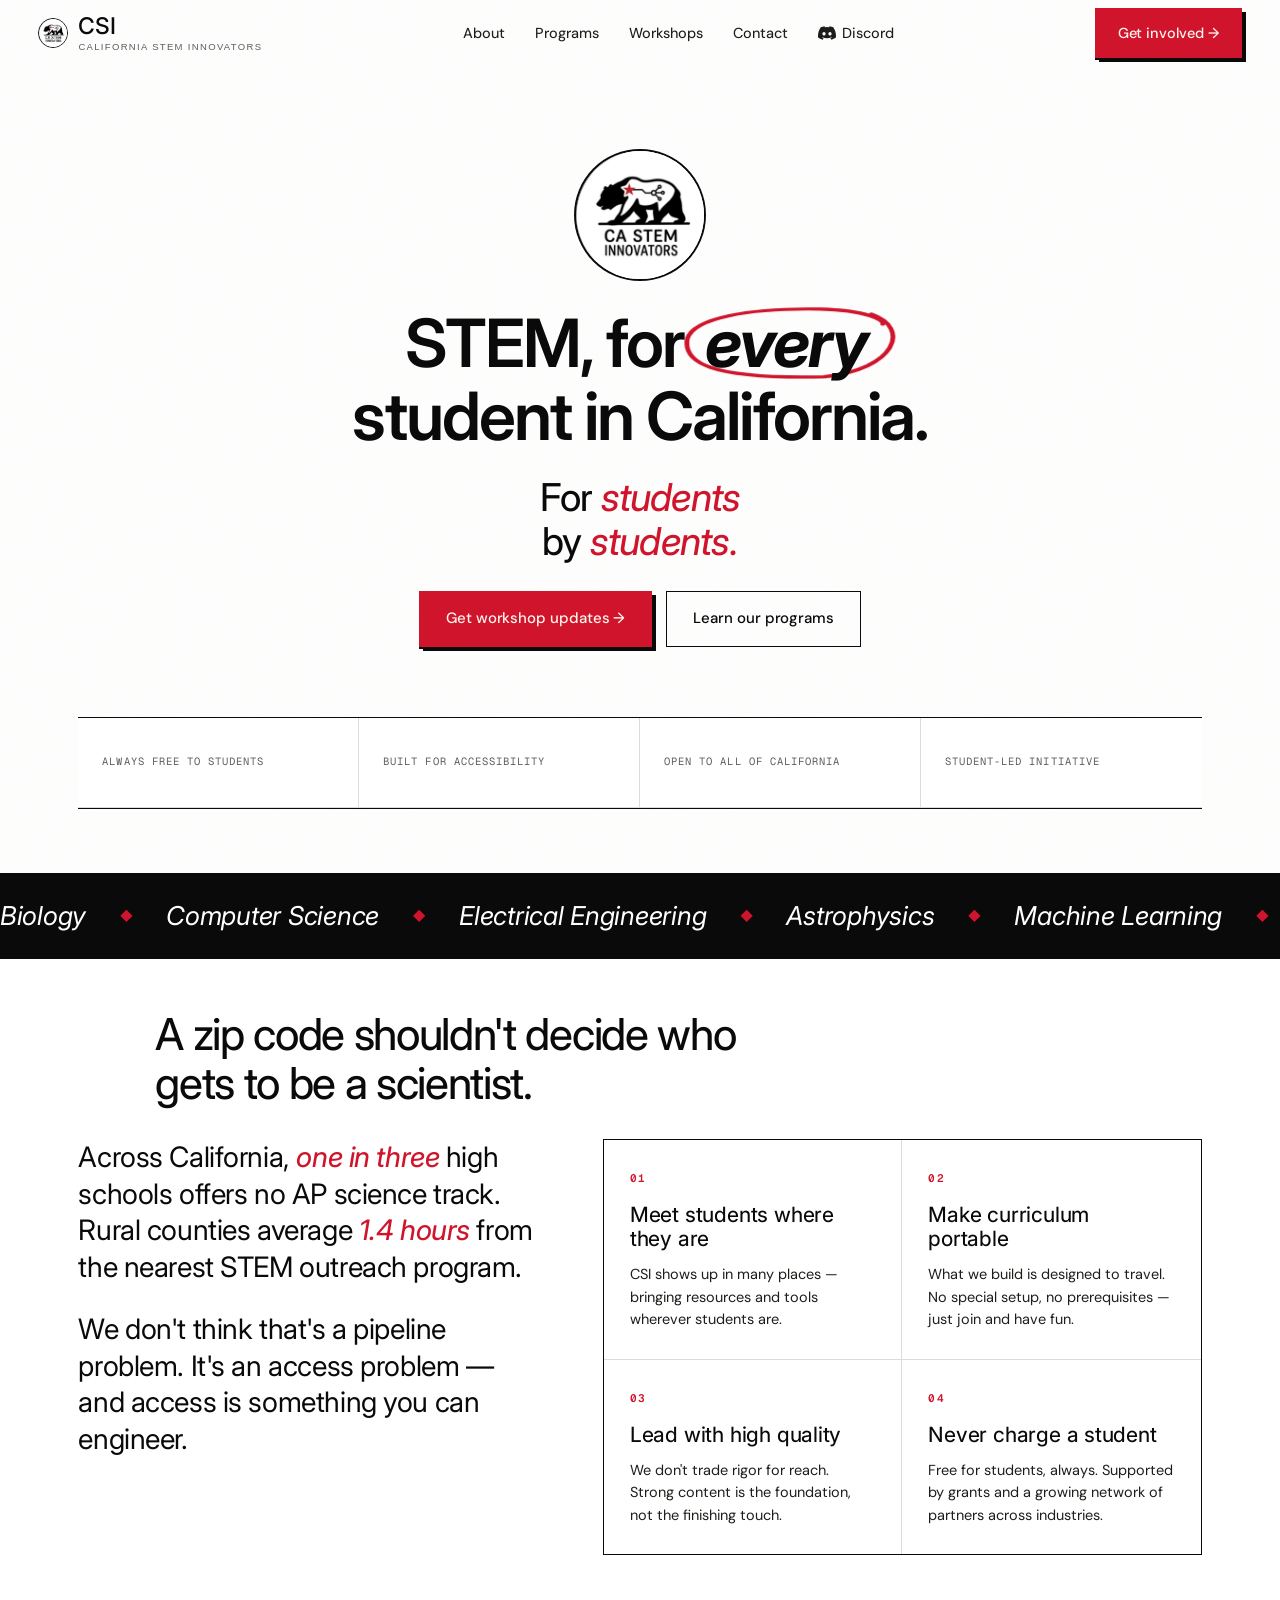
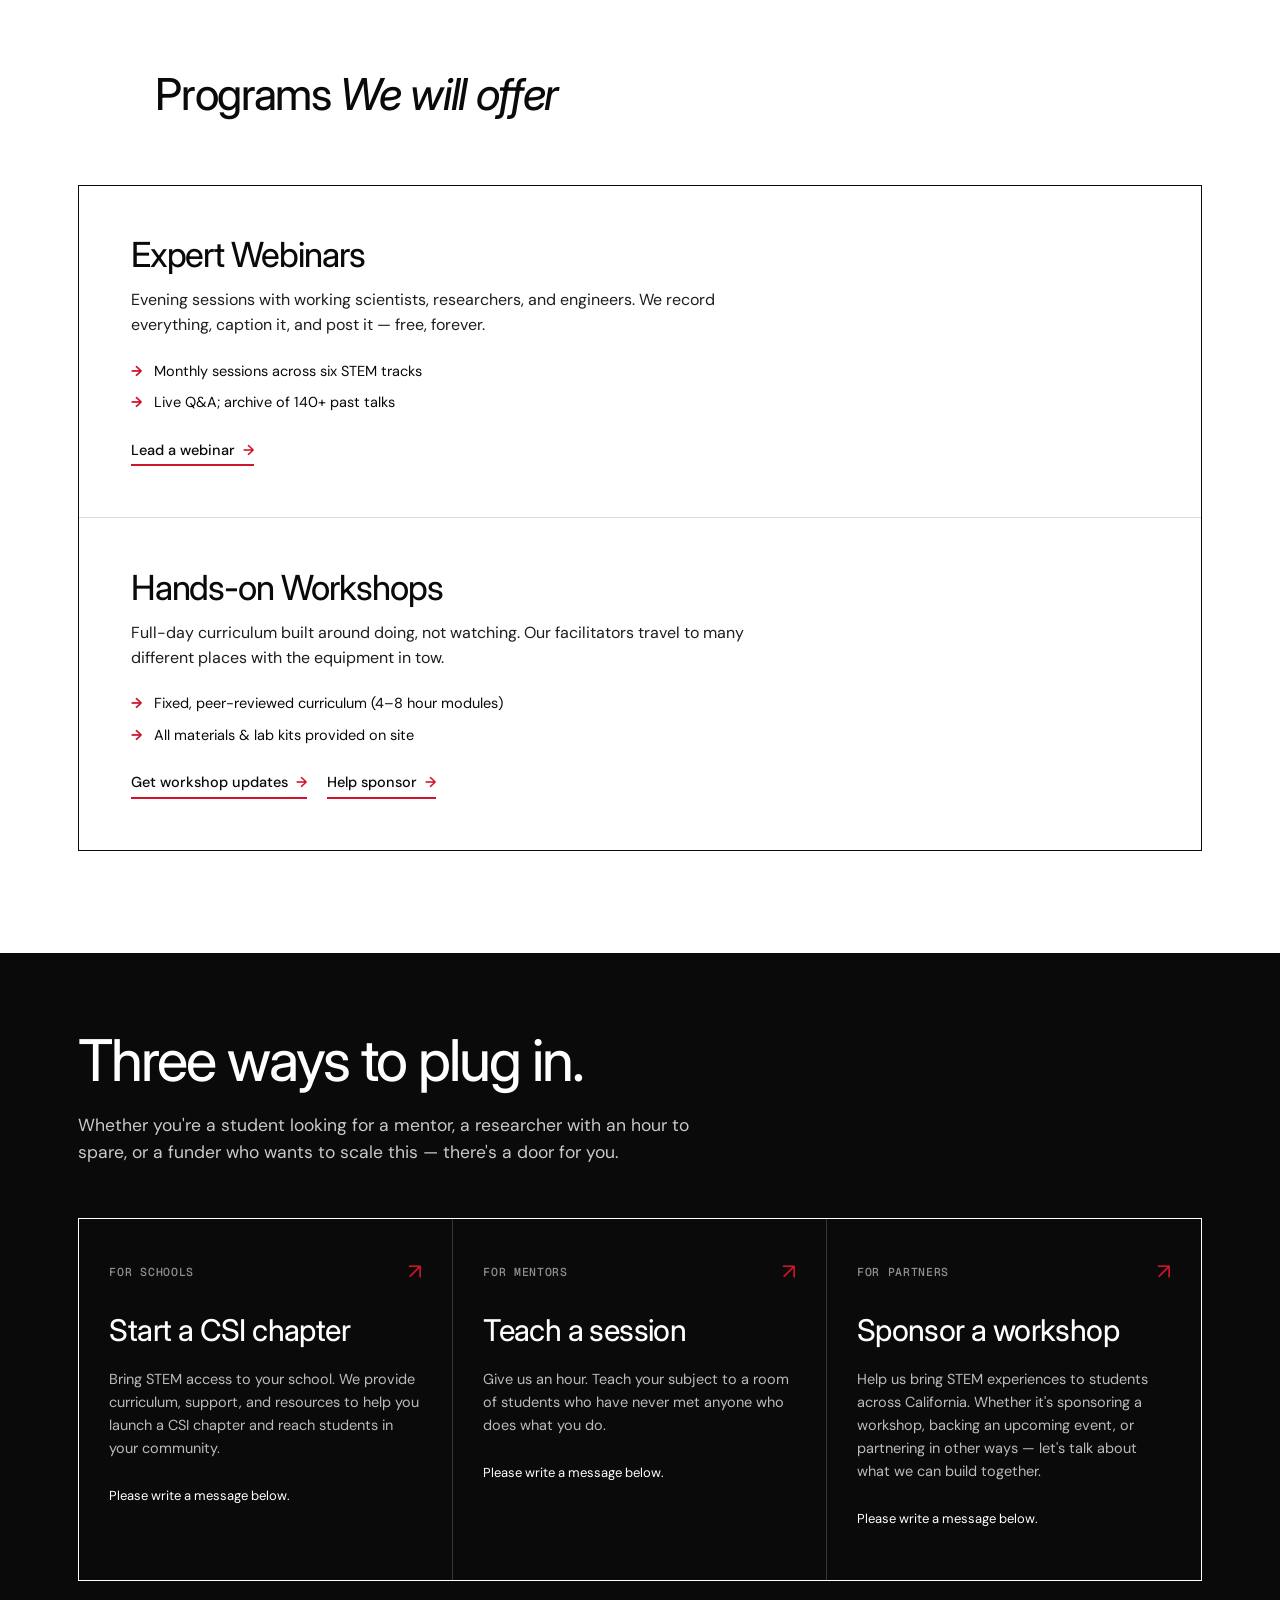
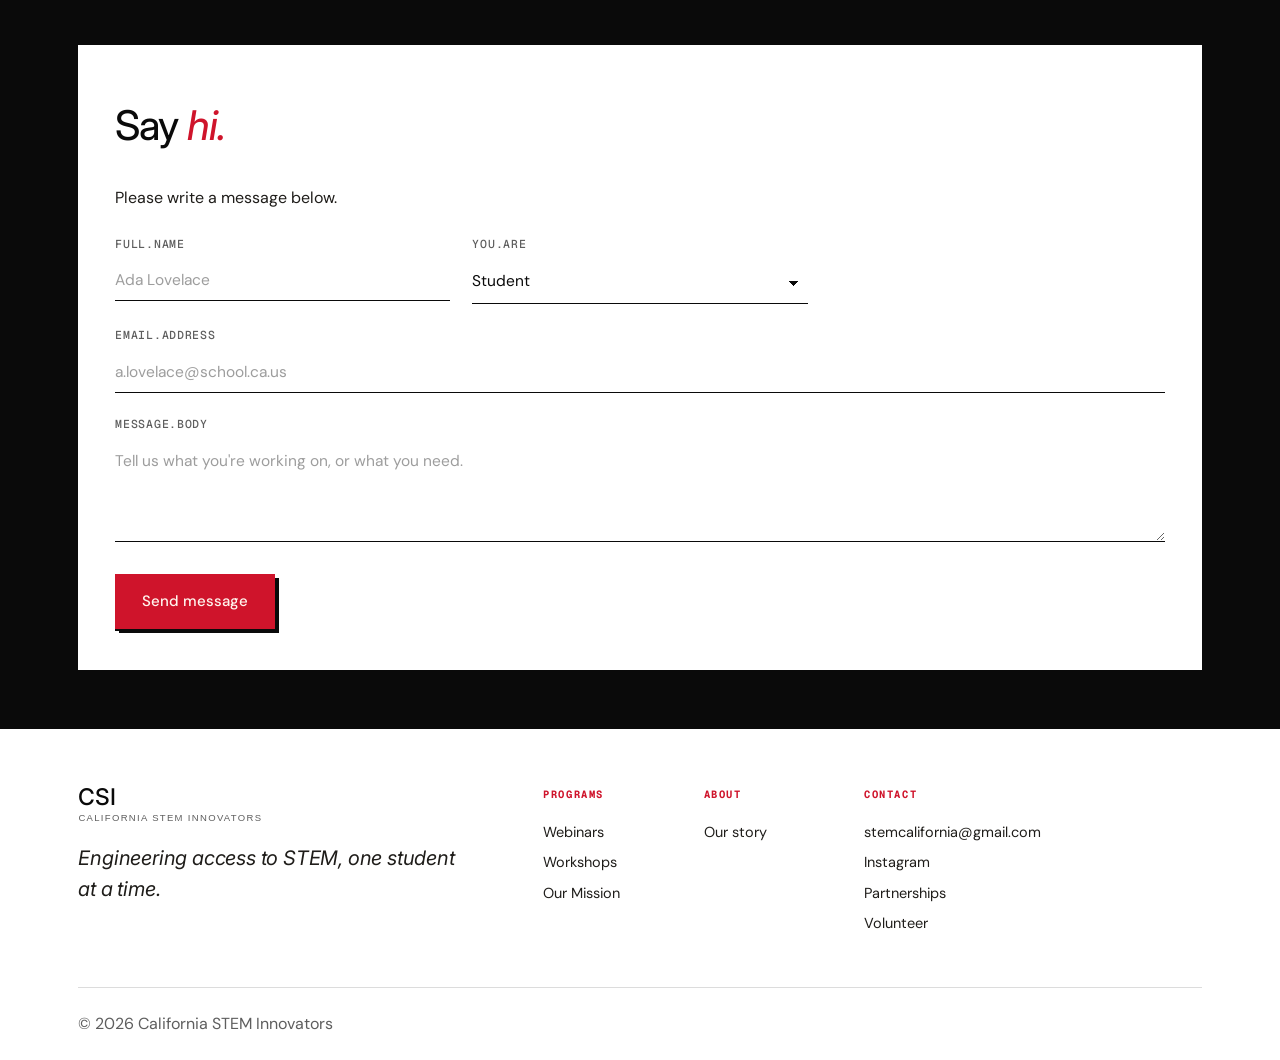
==== commit 85f8969a: "Remove the workshop-closed popup Reverts 01ef5d9. Drops the modal markup, its controller, and its st" ====
--- a/index.html
+++ b/index.html
@@ -339,19 +339,6 @@
     <div class="footer-bottom">
       <span class="dim">© 2026 California STEM Innovators</span>
     </div>
-    <!-- ========== WORKSHOP CLOSED NOTICE ========== -->
-    <div class="modal-backdrop" id="closed-modal" hidden>
-      <div class="modal-card" role="dialog" aria-modal="true" aria-labelledby="closed-modal-title">
-        <button type="button" class="modal-close" id="closed-modal-close" aria-label="Close notice">&times;</button>
-        <span class="modal-kicker mono">Workshop closed</span>
-        <h2 class="modal-title" id="closed-modal-title">The Biology Workshop has been closed.</h2>
-        <p class="modal-desc">
-          Due to unfortunate circumstances, our Biology Workshop has been closed. Please check your email for more
-          information.
-        </p>
-      </div>
-    </div>
-
     <script src="app.js"></script>
 </body>
 
--- a/styles.css
+++ b/styles.css
@@ -2003,97 +2003,3 @@
   .btn-lg { padding: 12px 16px; font-size: 13.5px; }
   .hero-title { font-size: 26px; }
 }
-
-/* ========== Workshop Closed Modal ========== */
-.modal-backdrop {
-  position: fixed;
-  inset: 0;
-  z-index: 1000;
-  background: rgba(10, 10, 10, 0.55);
-  display: flex;
-  align-items: center;
-  justify-content: center;
-  padding: 20px;
-  opacity: 0;
-  visibility: hidden;
-  backdrop-filter: blur(3px);
-  -webkit-backdrop-filter: blur(3px);
-  transition: opacity 0.38s ease, visibility 0.38s ease;
-}
-.modal-backdrop.active {
-  opacity: 1;
-  visibility: visible;
-}
-.modal-card {
-  position: relative;
-  width: 100%;
-  /* clamp against the viewport, not the containing block, so the card can
-     never overhang on narrow screens */
-  max-width: min(460px, calc(100vw - 40px));
-  background: var(--paper);
-  border: 2px solid var(--ink);
-  box-shadow: 8px 8px 0 0 var(--ink);
-  padding: clamp(26px, 4vw, 40px);
-  opacity: 0;
-  transform: translateY(22px) scale(0.97);
-  /* ease-out-expo: fast start, long soft landing */
-  transition: transform 0.52s cubic-bezier(0.16, 1, 0.3, 1),
-              opacity 0.34s ease-out;
-  transition-delay: 0.07s;
-}
-.modal-backdrop.active .modal-card {
-  opacity: 1;
-  transform: translateY(0) scale(1);
-}
-
-/* Respect a reduced-motion preference: show it, just don't move it */
-@media (prefers-reduced-motion: reduce) {
-  .modal-backdrop,
-  .modal-card {
-    transition-duration: 0.01ms !important;
-    transition-delay: 0ms !important;
-  }
-  .modal-card {
-    transform: none !important;
-  }
-}
-.modal-close {
-  position: absolute;
-  top: 10px;
-  right: 12px;
-  background: transparent;
-  border: none;
-  font-size: 26px;
-  line-height: 1;
-  padding: 4px 8px;
-  color: var(--ink-dim);
-  cursor: pointer;
-}
-.modal-close:hover,
-.modal-close:focus-visible {
-  color: var(--orange);
-}
-.modal-kicker {
-  display: block;
-  font-size: 11px;
-  font-weight: 700;
-  letter-spacing: 0.14em;
-  text-transform: uppercase;
-  color: var(--orange);
-  padding-right: 28px;
-}
-.modal-title {
-  font-family: var(--serif);
-  font-size: clamp(22px, 3vw, 28px);
-  font-weight: 600;
-  line-height: 1.2;
-  letter-spacing: -0.02em;
-  margin: 10px 0 0;
-  color: var(--ink);
-}
-.modal-desc {
-  margin: 12px 0 0;
-  font-size: 15px;
-  line-height: 1.55;
-  color: var(--ink-2);
-}
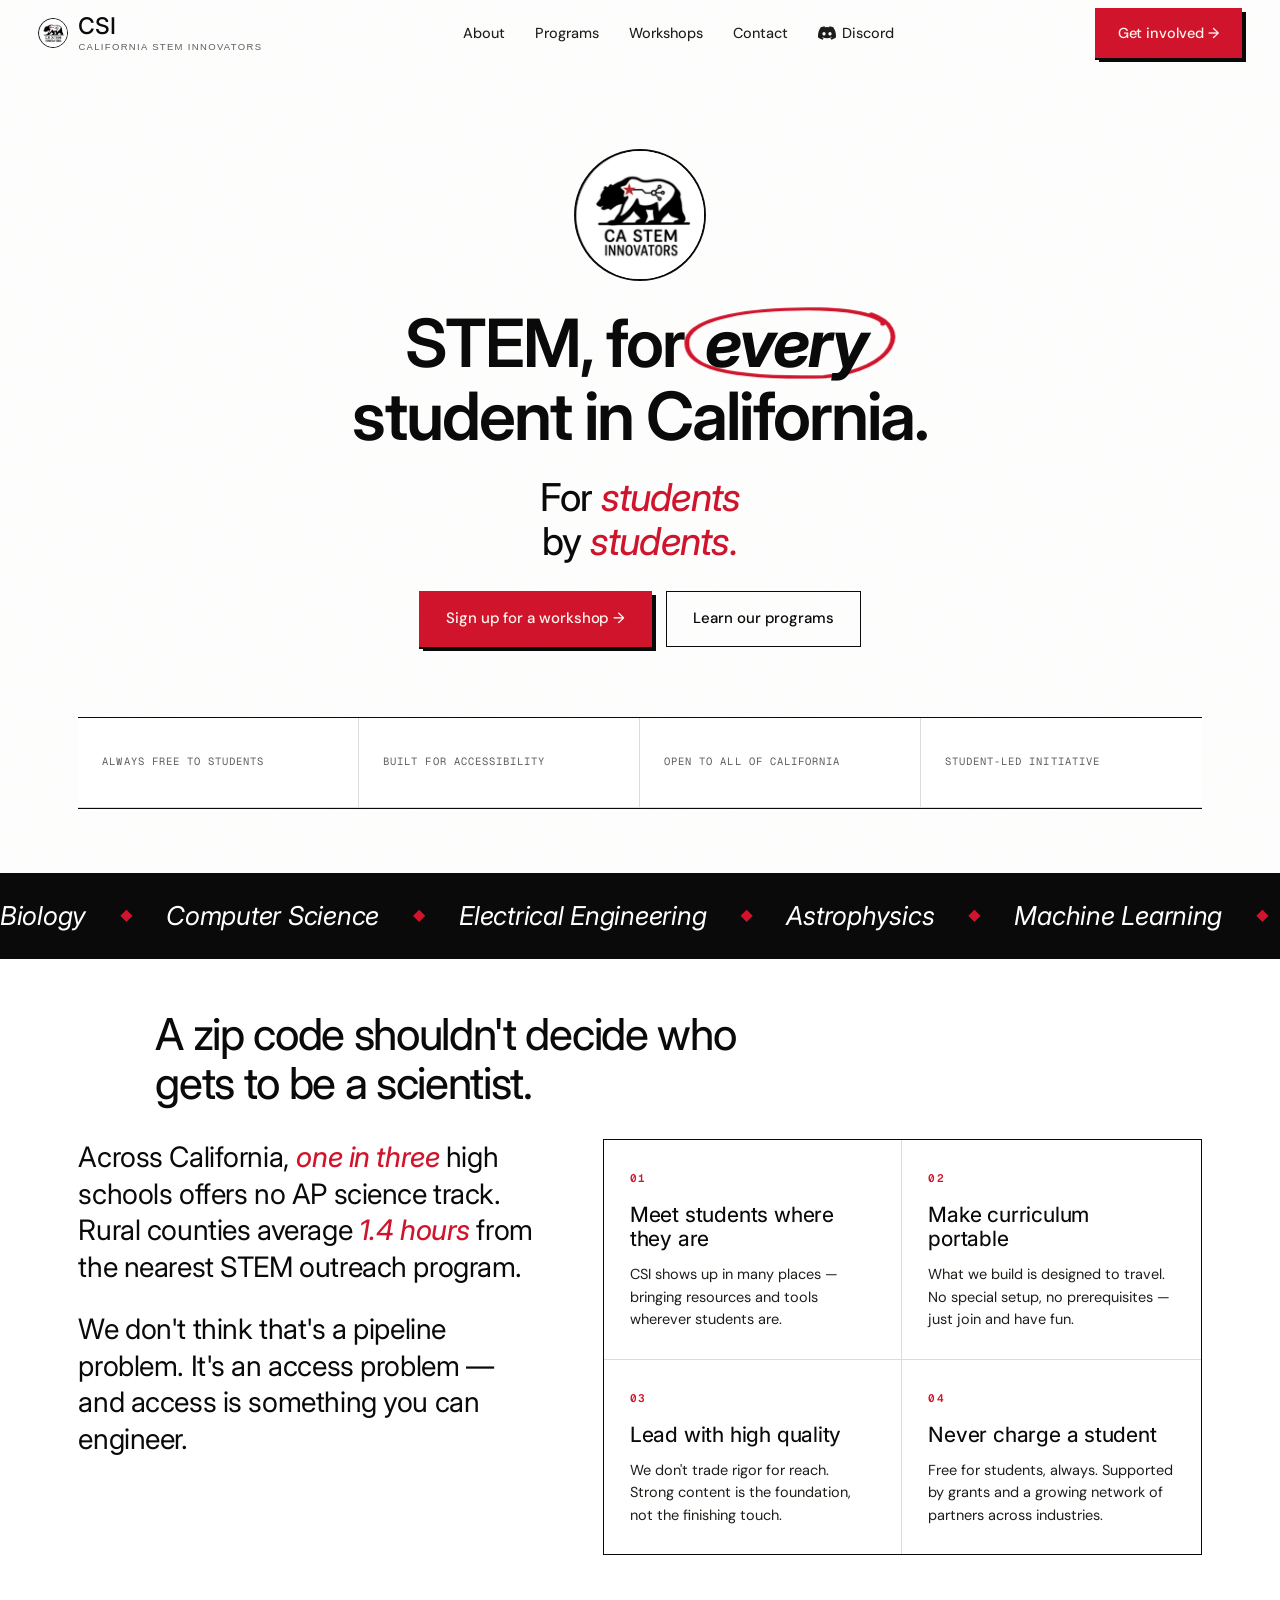
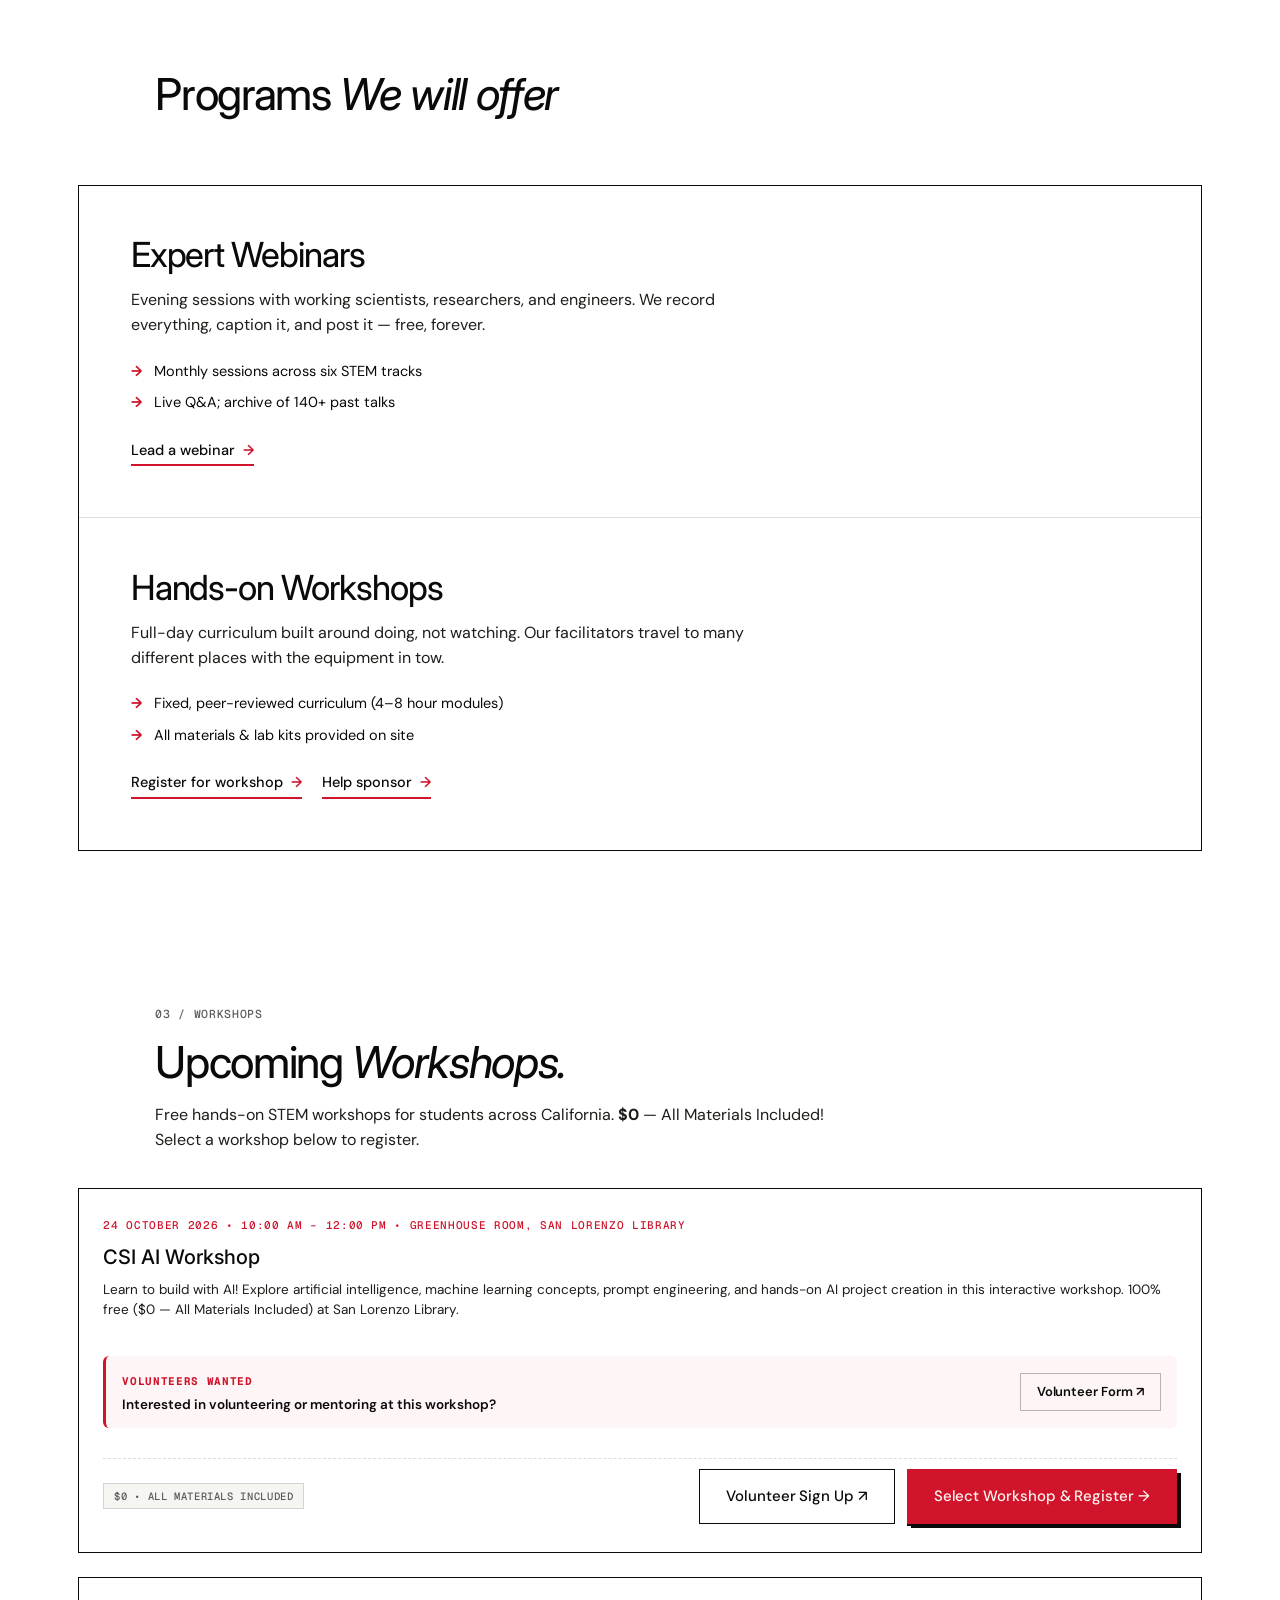
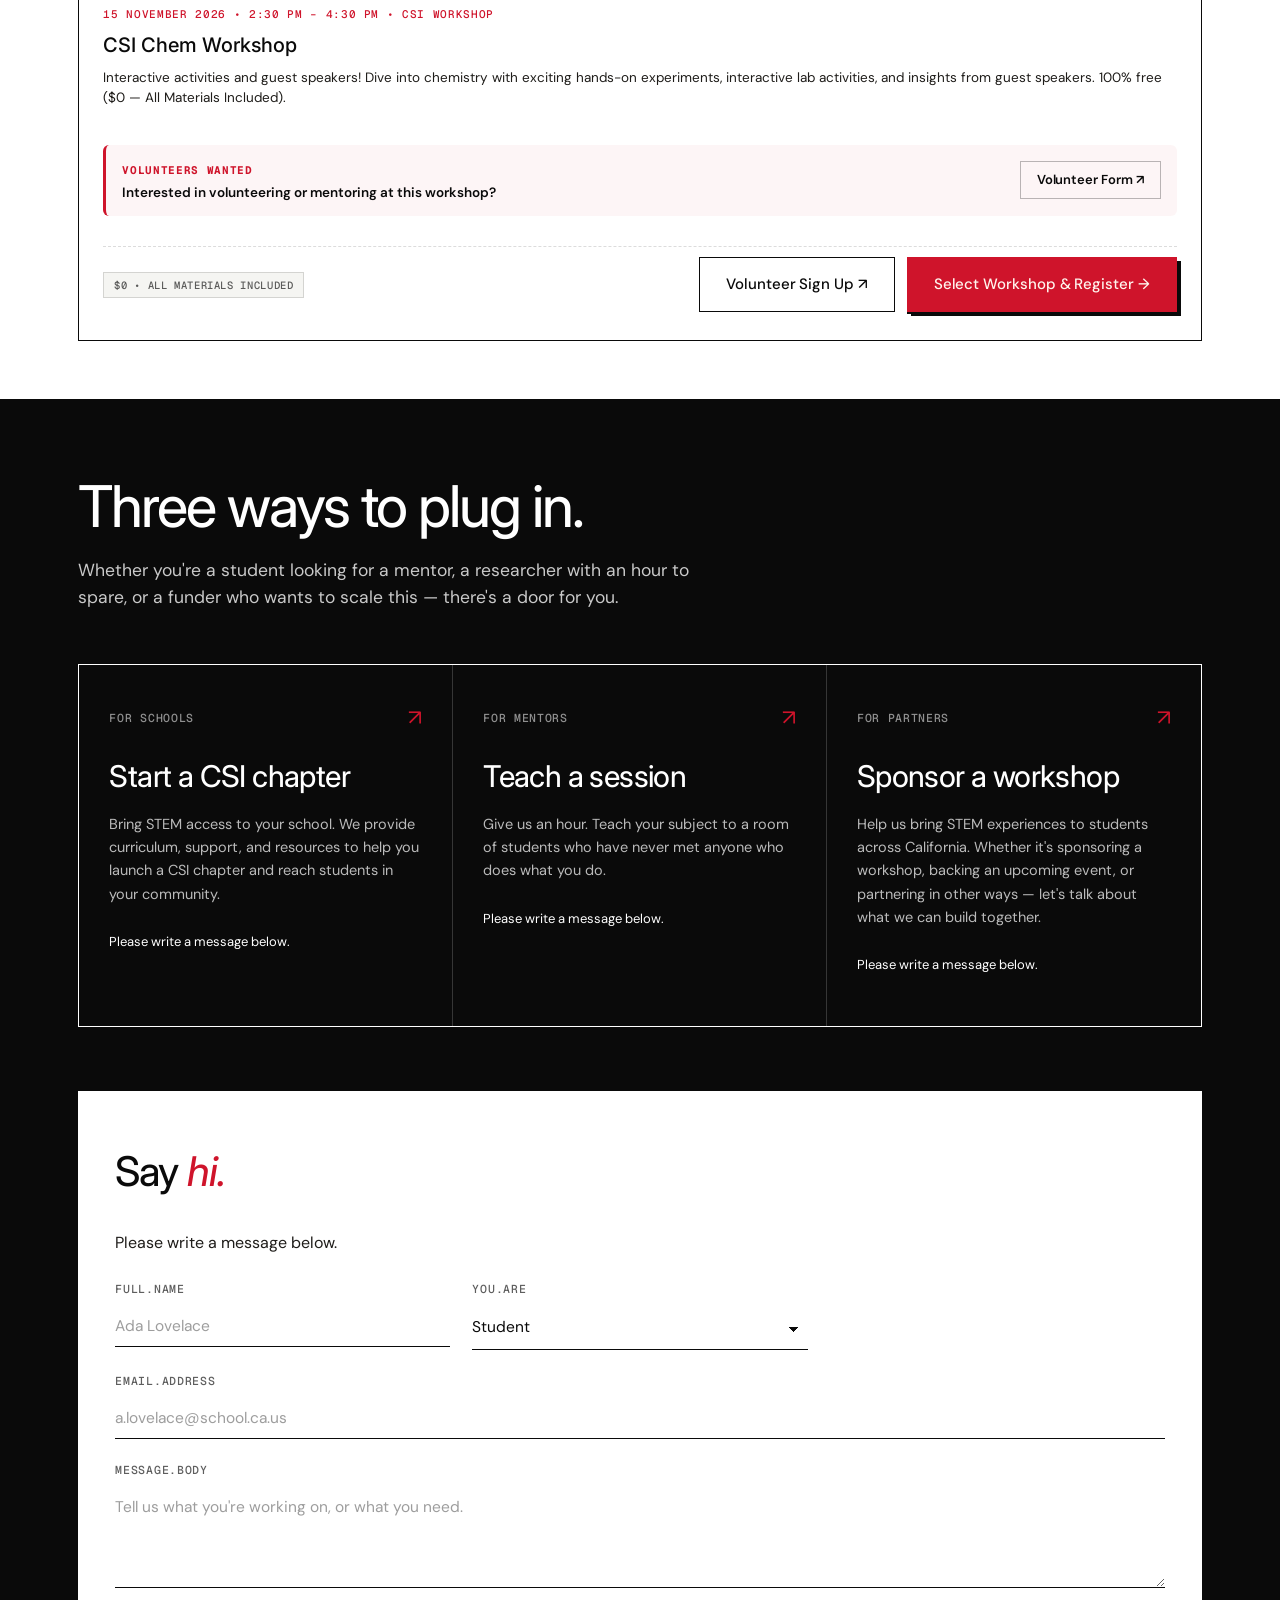
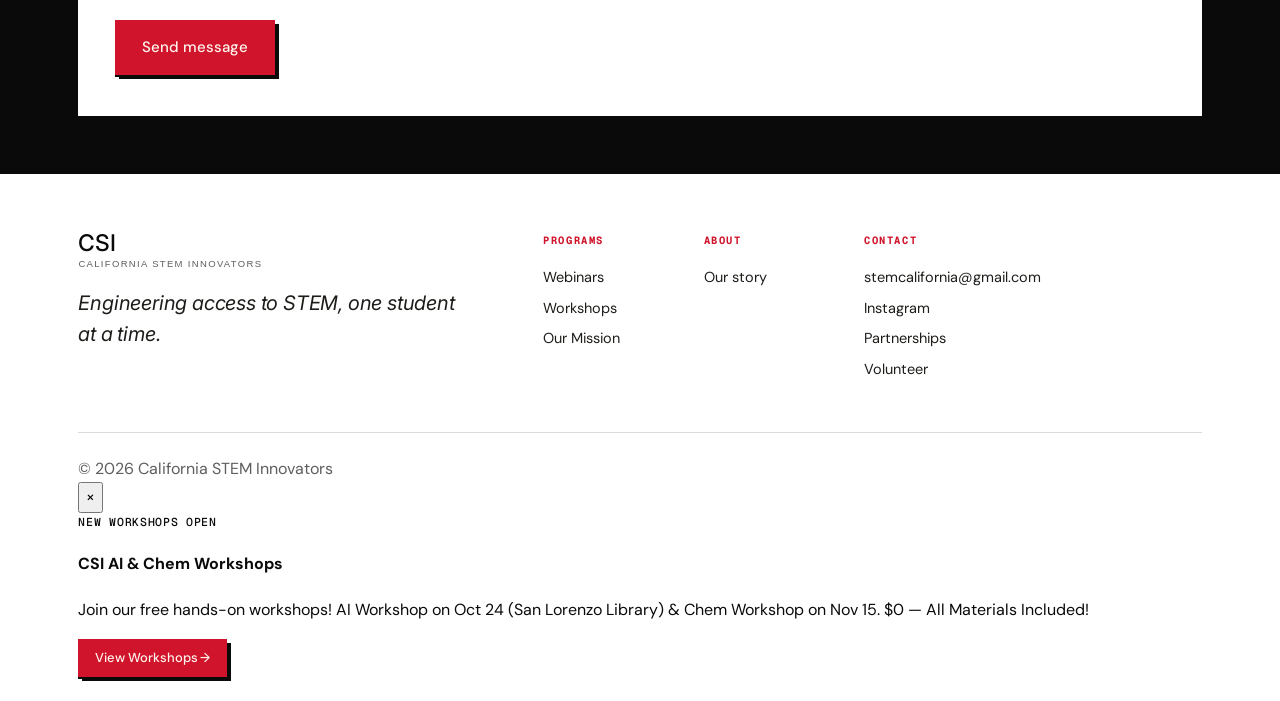
==== commit 806b869c: "Add CSI AI Workshop and CSI Chem Workshop signups and update backend script" ====
--- a/index.html
+++ b/index.html
@@ -1,345 +1,391 @@
 <!doctype html>
 <html lang="en">
-
 <head>
-  <meta charset="utf-8" />
-  <meta name="viewport" content="width=device-width,initial-scale=1" />
-  <title>California STEM Innovators — Unlocking STEM for every student</title>
-  <meta name="description"
-    content="CSI expands STEM access across California through webinars, hands-on workshops, and interactive digital STEM kits." />
-  <link rel="preconnect" href="https://fonts.googleapis.com" />
-  <link rel="preconnect" href="https://fonts.gstatic.com" crossorigin />
-  <link
-    href="https://fonts.googleapis.com/css2?family=Inter:ital,opsz,wght@0,14..32,100..900;1,14..32,100..900&family=DM+Sans:ital,opsz,wght@0,9..40,300..700;1,9..40,400..700&family=Geist+Mono:wght@400;500;600&display=swap"
-    rel="stylesheet" />
-  <link rel="icon" type="image/x-icon" href="favicon.ico" />
-  <link rel="icon" type="image/svg+xml" href="favicon.svg" />
-  <link rel="icon" type="image/png" sizes="16x16" href="favicon-16x16.png" />
-  <link rel="icon" type="image/png" sizes="32x32" href="favicon-32x32.png" />
-  <link rel="icon" type="image/png" sizes="48x48" href="favicon-48x48.png" />
-  <link rel="icon" type="image/png" sizes="96x96" href="favicon-96x96.png" />
-  <link rel="icon" type="image/png" sizes="192x192" href="favicon-192x192.png" />
-  <link rel="icon" type="image/png" sizes="512x512" href="favicon-512x512.png" />
-  <link rel="apple-touch-icon" sizes="180x180" href="apple-touch-icon.png" />
-  <link rel="manifest" href="site.webmanifest" />
-  <link rel="stylesheet" href="styles.css" />
+<meta charset="utf-8" />
+<meta name="viewport" content="width=device-width,initial-scale=1" />
+<title>California STEM Innovators — Unlocking STEM for every student</title>
+<meta name="description" content="CSI expands STEM access across California through webinars, hands-on workshops, and interactive digital STEM kits." />
+<link rel="preconnect" href="https://fonts.googleapis.com" />
+<link rel="preconnect" href="https://fonts.gstatic.com" crossorigin />
+<link href="https://fonts.googleapis.com/css2?family=Inter:ital,opsz,wght@0,14..32,100..900;1,14..32,100..900&family=DM+Sans:ital,opsz,wght@0,9..40,300..700;1,9..40,400..700&family=Geist+Mono:wght@400;500;600&display=swap" rel="stylesheet" />
+<link rel="icon" type="image/x-icon" href="favicon.ico" />
+<link rel="icon" type="image/svg+xml" href="favicon.svg" />
+<link rel="icon" type="image/png" sizes="16x16" href="favicon-16x16.png" />
+<link rel="icon" type="image/png" sizes="32x32" href="favicon-32x32.png" />
+<link rel="icon" type="image/png" sizes="48x48" href="favicon-48x48.png" />
+<link rel="icon" type="image/png" sizes="96x96" href="favicon-96x96.png" />
+<link rel="icon" type="image/png" sizes="192x192" href="favicon-192x192.png" />
+<link rel="icon" type="image/png" sizes="512x512" href="favicon-512x512.png" />
+<link rel="apple-touch-icon" sizes="180x180" href="apple-touch-icon.png" />
+<link rel="manifest" href="site.webmanifest" />
+<link rel="stylesheet" href="styles.css" />
 </head>
-
 <body>
 
-  <div class="grain" aria-hidden="true"></div>
-  <div class="gridlines" aria-hidden="true"></div>
-
-  <header class="nav" role="banner">
-    <div class="nav-inner">
-      <a href="#" class="brand" aria-label="California STEM Innovators home">
-        <img src="image.png" alt="" class="brand-logo" />
+<div class="grain" aria-hidden="true"></div>
+<div class="gridlines" aria-hidden="true"></div>
+
+<header class="nav" role="banner">
+  <div class="nav-inner">
+    <a href="#" class="brand" aria-label="California STEM Innovators home">
+      <img src="image.png" alt="" class="brand-logo" />
+      <span class="brand-wordmark">
+        <span class="brand-letters">CSI</span>
+        <span class="brand-sub">California STEM Innovators</span>
+      </span>
+    </a>
+    <nav class="nav-links" id="primary-nav" aria-label="Primary">
+      <a href="#about">About</a>
+      <a href="#programs">Programs</a>
+      <a href="#signup">Workshops</a>
+      <a href="#contact">Contact</a>
+      <a href="https://discord.gg/dVgQkf4YHT" target="_blank" rel="noopener noreferrer" class="nav-discord-link" aria-label="Join our Discord community">
+        <svg class="discord-icon" viewBox="0 0 127.14 96.36" width="18" height="18" fill="currentColor" aria-hidden="true">
+          <path d="M107.7,8.07A105.15,105.15,0,0,0,81.47,0a72.06,72.06,0,0,0-3.36,6.83A97.68,97.68,0,0,0,49,6.83,72.37,72.37,0,0,0,45.64,0,105.89,105.89,0,0,0,19.39,8.09C2.79,32.65-1.71,56.6.54,80.21h0A105.73,105.73,0,0,0,32.71,96.36,77.7,77.7,0,0,0,39.6,85.25a68.42,68.42,0,0,1-10.85-5.18c.91-.66,1.8-1.34,2.66-2a75.57,75.57,0,0,0,64.32,0c.87.71,1.76,1.39,2.66,2a68.68,68.68,0,0,1-10.87,5.19,77,77,0,0,0,6.89,11.1,105.25,105.25,0,0,0,32.19-16.14c2.64-27.38-4.51-51.11-18.91-72.15ZM42.45,65.69C36.18,65.69,31,60,31,53s5-12.74,11.43-12.74S54,45.92,53.86,53,48.79,65.69,42.45,65.69Zm42.24,0C78.41,65.69,73.25,60,73.25,53s5-12.74,11.44-12.74S96.23,45.92,96.09,53,91,65.69,84.69,65.69Z"/>
+        </svg>
+        <span>Discord</span>
+      </a>
+      <div class="mobile-nav-cta">
+        <a class="btn btn-primary" href="#join">Get involved →</a>
+      </div>
+    </nav>
+    <div class="nav-cta">
+      <a class="btn btn-primary" href="#join">Get involved →</a>
+    </div>
+    <button type="button" class="nav-toggle" id="nav-toggle" aria-label="Toggle navigation menu" aria-expanded="false" aria-controls="primary-nav">
+      <span class="hamburger-bar"></span>
+      <span class="hamburger-bar"></span>
+      <span class="hamburger-bar"></span>
+    </button>
+  </div>
+  <div class="nav-overlay" id="nav-overlay" aria-hidden="true"></div>
+</header>
+
+<!-- ========== HERO ========== -->
+<section class="hero" id="top">
+
+  <div class="hero-logo">
+    <img src="image.png" alt="California STEM Innovators" />
+  </div>
+
+  <h1 class="hero-title">STEM, for <span class="encircle"><em>every</em><svg class="encircle-svg" viewBox="0 0 240 140" preserveAspectRatio="none" aria-hidden="true"><path pathLength="1" d="M 210 24 C 252 46, 236 112, 160 124 C 38 128, 12 100, 16 64 C 22 30, 82 14, 156 16 C 206 18, 224 34, 222 40" fill="none" stroke="currentColor" stroke-width="5" stroke-linecap="round" stroke-linejoin="round"/></svg></span> student in California.</h1>
+
+  <p class="hero-lede">
+    For <em>students</em><br/>by <em>students.</em>
+  </p>
+
+  <div class="hero-actions">
+    <a class="btn btn-primary btn-lg" href="#signup">Sign up for a workshop →</a>
+    <a class="btn btn-ghost btn-lg" href="#programs">Learn our programs</a>
+  </div>
+
+  <div class="hero-stats" role="list">
+    <div class="stat" role="listitem">
+      <div class="stat-label">Always free to students</div>
+    </div>
+    <div class="stat" role="listitem">
+      <div class="stat-label">Built for accessibility</div>
+    </div>
+    <div class="stat" role="listitem">
+      <div class="stat-label">Open to all of California</div>
+    </div>
+    <div class="stat" role="listitem">
+      <div class="stat-label">Student-led initiative</div>
+    </div>
+  </div>
+
+
+  <div class="scroll-cue" aria-hidden="true"><span>scroll</span><span class="scroll-line"></span></div>
+</section>
+
+<!-- ========== MARQUEE ========== -->
+<section class="marquee-wrap" aria-label="Areas of work">
+  <div class="marquee">
+    <div class="marquee-track">
+      <span>Biology</span><span class="dot">◆</span>
+      <span>Computer Science</span><span class="dot">◆</span>
+      <span>Electrical Engineering</span><span class="dot">◆</span>
+      <span>Astrophysics</span><span class="dot">◆</span>
+      <span>Machine Learning</span><span class="dot">◆</span>
+      <span>Organic Chemistry</span><span class="dot">◆</span>
+      <span>Robotics</span><span class="dot">◆</span>
+      <span>Environmental Science</span><span class="dot">◆</span>
+      <span>Mathematics</span><span class="dot">◆</span>
+      <span>Neuroscience</span><span class="dot">◆</span>
+      <span>Biology</span><span class="dot">◆</span>
+      <span>Computer Science</span><span class="dot">◆</span>
+      <span>Electrical Engineering</span><span class="dot">◆</span>
+      <span>Astrophysics</span><span class="dot">◆</span>
+      <span>Machine Learning</span><span class="dot">◆</span>
+      <span>Organic Chemistry</span><span class="dot">◆</span>
+      <span>Robotics</span><span class="dot">◆</span>
+      <span>Environmental Science</span><span class="dot">◆</span>
+      <span>Mathematics</span><span class="dot">◆</span>
+      <span>Neuroscience</span><span class="dot">◆</span>
+    </div>
+  </div>
+</section>
+
+<!-- ========== MISSION ========== -->
+<section class="mission" id="about">
+  <div class="sec-head">
+    <h2 class="sec-title">A zip code shouldn't decide who gets to be a scientist.</h2>
+  </div>
+
+  <div class="mission-grid">
+    <div class="mission-lead">
+      <p>Across California, <strong>one in three</strong> high schools offers no AP science track. Rural counties average <strong>1.4 hours</strong> from the nearest STEM outreach program.</p>
+      <p>We don't think that's a pipeline problem. It's an access problem — and access is something you can engineer.</p>
+    </div>
+
+    <ul class="pillars" role="list">
+      <li>
+        <span class="pillar-num mono">01</span>
+        <h3>Meet students where they are</h3>
+        <p>CSI shows up in many places — bringing resources and tools wherever students are.</p>
+      </li>
+      <li>
+        <span class="pillar-num mono">02</span>
+        <h3>Make curriculum portable</h3>
+        <p>What we build is designed to travel. No special setup, no prerequisites — just join and have fun.</p>
+      </li>
+      <li>
+        <span class="pillar-num mono">03</span>
+        <h3>Lead with high quality</h3>
+        <p>We don't trade rigor for reach. Strong content is the foundation, not the finishing touch.</p>
+      </li>
+      <li>
+        <span class="pillar-num mono">04</span>
+        <h3>Never charge a student</h3>
+        <p>Free for students, always. Supported by grants and a growing network of partners across industries.</p>
+      </li>
+    </ul>
+  </div>
+</section>
+
+<!-- ========== PROGRAMS ========== -->
+<section class="programs" id="programs">
+  <div class="sec-head">
+    <h2 class="sec-title">Programs <em>We will offer</em></h2>
+  </div>
+
+  <div class="program-list">
+
+    <article class="program program-1">
+      <div class="program-body">
+        <h3>Expert Webinars</h3>
+        <p class="program-lede">Evening sessions with working scientists, researchers, and engineers. We record everything, caption it, and post it — free, forever.</p>
+        <ul class="program-points">
+          <li><span class="bul">→</span>Monthly sessions across six STEM tracks</li>
+          <li><span class="bul">→</span>Live Q&amp;A; archive of 140+ past talks</li>
+        </ul>
+        <a class="linky" href="#contact" data-role="Volunteer / Mentor">Lead a webinar <span class="arr">→</span></a>
+      </div>
+    </article>
+
+    <article class="program program-2">
+      <div class="program-body">
+        <h3>Hands-on Workshops</h3>
+        <p class="program-lede">Full-day curriculum built around doing, not watching. Our facilitators travel to many different places with the equipment in tow.</p>
+        <ul class="program-points">
+          <li><span class="bul">→</span>Fixed, peer-reviewed curriculum (4–8 hour modules)</li>
+          <li><span class="bul">→</span>All materials &amp; lab kits provided on site</li>
+        </ul>
+        <div style="display: flex; gap: 20px; flex-wrap: wrap; margin-top: 12px;">
+          <a class="linky" href="signup.html">Register for workshop <span class="arr">→</span></a>
+          <a class="linky" href="#contact" data-role="Funder / Partner">Help sponsor <span class="arr">→</span></a>
+        </div>
+      </div>
+    </article>
+
+  </div>
+</section>
+
+<!-- ========== WORKSHOP PREVIEW ========== -->
+<section class="signup-section" id="signup">
+  <div class="sec-head">
+    <span class="mono dim">03 / Workshops</span>
+    <h2 class="sec-title">Upcoming <em>Workshops.</em></h2>
+    <p class="sec-lede">
+      Free hands-on STEM workshops for students across California. <strong>$0</strong> — All Materials Included! Select a workshop below to register.
+    </p>
+  </div>
+
+  <!-- Workshop 1: AI Workshop -->
+  <div class="workshop-card" data-workshop="October 24, 2026 — CSI AI Workshop (Greenhouse Room, San Lorenzo Library)">
+    <div class="ws-date mono">24 OCTOBER 2026 • 10:00 AM – 12:00 PM • GREENHOUSE ROOM, SAN LORENZO LIBRARY</div>
+    <h3 class="ws-title">CSI AI Workshop</h3>
+    <p class="ws-desc">
+      Learn to build with AI! Explore artificial intelligence, machine learning concepts, prompt engineering, and hands-on AI project creation in this interactive workshop. 100% free ($0 — All Materials Included) at San Lorenzo Library.
+    </p>
+
+    <!-- Volunteer Callout -->
+    <div style="background: rgba(207, 20, 43, 0.04); border-left: 3px solid var(--orange); padding: 12px 16px; border-radius: 6px; margin: 16px 0 20px 0; display: flex; justify-content: space-between; align-items: center; flex-wrap: wrap; gap: 12px;">
+      <div>
+        <span class="mono" style="color: var(--orange); font-size: 11px; font-weight: 700; letter-spacing: 0.06em;">VOLUNTEERS WANTED</span>
+        <p style="margin: 2px 0 0 0; font-size: 13.5px; font-weight: 600; color: var(--ink);">Interested in volunteering or mentoring at this workshop?</p>
+      </div>
+      <a href="https://forms.gle/kFs6NNKeHRjpuejT7" target="_blank" rel="noopener noreferrer" class="btn btn-ghost btn-sm" style="white-space: nowrap; font-weight: 600; border: 1px solid var(--line-strong);">Volunteer Form ↗</a>
+    </div>
+
+    <div class="ws-foot">
+      <span class="ws-tag mono">$0 • All Materials Included</span>
+      <div style="display: flex; gap: 12px; flex-wrap: wrap; margin-left: auto;">
+        <a href="https://forms.gle/kFs6NNKeHRjpuejT7" target="_blank" rel="noopener noreferrer" class="btn btn-ghost btn-lg">Volunteer Sign Up ↗</a>
+        <a href="signup.html?workshop=October%2024%2C%202026%20%E2%80%94%20CSI%20AI%20Workshop%20(Greenhouse%20Room%2C%20San%20Lorenzo%20Library)" class="btn btn-primary btn-lg select-ws-btn">Select Workshop &amp; Register →</a>
+      </div>
+    </div>
+  </div>
+
+  <!-- Workshop 2: Chem Workshop -->
+  <div class="workshop-card" data-workshop="November 15, 2026 — CSI Chem Workshop" style="margin-top: 24px;">
+    <div class="ws-date mono">15 NOVEMBER 2026 • 2:30 PM – 4:30 PM • CSI WORKSHOP</div>
+    <h3 class="ws-title">CSI Chem Workshop</h3>
+    <p class="ws-desc">
+      Interactive activities and guest speakers! Dive into chemistry with exciting hands-on experiments, interactive lab activities, and insights from guest speakers. 100% free ($0 — All Materials Included).
+    </p>
+
+    <!-- Volunteer Callout -->
+    <div style="background: rgba(207, 20, 43, 0.04); border-left: 3px solid var(--orange); padding: 12px 16px; border-radius: 6px; margin: 16px 0 20px 0; display: flex; justify-content: space-between; align-items: center; flex-wrap: wrap; gap: 12px;">
+      <div>
+        <span class="mono" style="color: var(--orange); font-size: 11px; font-weight: 700; letter-spacing: 0.06em;">VOLUNTEERS WANTED</span>
+        <p style="margin: 2px 0 0 0; font-size: 13.5px; font-weight: 600; color: var(--ink);">Interested in volunteering or mentoring at this workshop?</p>
+      </div>
+      <a href="https://forms.gle/kFs6NNKeHRjpuejT7" target="_blank" rel="noopener noreferrer" class="btn btn-ghost btn-sm" style="white-space: nowrap; font-weight: 600; border: 1px solid var(--line-strong);">Volunteer Form ↗</a>
+    </div>
+
+    <div class="ws-foot">
+      <span class="ws-tag mono">$0 • All Materials Included</span>
+      <div style="display: flex; gap: 12px; flex-wrap: wrap; margin-left: auto;">
+        <a href="https://forms.gle/kFs6NNKeHRjpuejT7" target="_blank" rel="noopener noreferrer" class="btn btn-ghost btn-lg">Volunteer Sign Up ↗</a>
+        <a href="signup.html?workshop=November%2015%2C%202026%20%E2%80%94%20CSI%20Chem%20Workshop" class="btn btn-primary btn-lg select-ws-btn">Select Workshop &amp; Register →</a>
+      </div>
+    </div>
+  </div>
+</section>
+
+<!-- ========== CTA / JOIN ========== -->
+
+<section class="join" id="join">
+  <div class="join-inner">
+    <div class="join-copy">
+      <h2 class="join-title">Three ways to plug in.</h2>
+      <p>Whether you're a student looking for a mentor, a researcher with an hour to spare, or a funder who wants to scale this — there's a door for you.</p>
+    </div>
+
+    <div class="join-cards">
+
+      <div class="join-card">
+        <div class="jc-head"><span class="mono dim">For schools</span><span class="jc-arr">↗</span></div>
+        <h3>Start a CSI chapter</h3>
+        <p>Bring STEM access to your school. We provide curriculum, support, and resources to help you launch a CSI chapter and reach students in your community.</p>
+        <p style="font-size: 13px; color: #FFFFFF; margin-top: auto;">Please write a message below.</p>
+      </div>
+
+      <div class="join-card">
+        <div class="jc-head"><span class="mono dim">For mentors</span><span class="jc-arr">↗</span></div>
+        <h3>Teach a session</h3>
+        <p>Give us an hour. Teach your subject to a room of students who have never met anyone who does what you do.</p>
+        <p style="font-size: 13px; color: #FFFFFF; margin-top: auto;">Please write a message below.</p>
+      </div>
+
+      <div class="join-card">
+        <div class="jc-head"><span class="mono dim">For partners</span><span class="jc-arr">↗</span></div>
+        <h3>Sponsor a workshop</h3>
+        <p>Help us bring STEM experiences to students across California. Whether it's sponsoring a workshop, backing an upcoming event, or partnering in other ways — let's talk about what we can build together.</p>
+        <p style="font-size: 13px; color: #FFFFFF; margin-top: auto;">Please write a message below.</p>
+      </div>
+
+    </div>
+
+    <!-- Contact form -->
+    <div class="contact" id="contact">
+      <div class="contact-head">
+        <h3>Say <em>hi.</em></h3>
+      </div>
+      <p style="color: var(--ink-2); margin-bottom: 24px;">Please write a message below.</p>
+      <form class="contact-form" action="https://formspree.io/f/xkokbbgg" method="POST">
+        <label>
+          <span class="mono dim">full.name</span>
+          <input type="text" name="name" placeholder="Ada Lovelace" required />
+        </label>
+        <label>
+          <span class="mono dim">you.are</span>
+          <select name="role">
+            <option>Student</option>
+            <option>Parent / Guardian</option>
+            <option>Teacher / Admin</option>
+            <option>Volunteer / Mentor</option>
+            <option>Funder / Partner</option>
+            <option>Press</option>
+          </select>
+        </label>
+        <label class="full">
+          <span class="mono dim">email.address</span>
+          <input type="email" name="email" placeholder="a.lovelace@school.ca.us" required />
+        </label>
+        <label class="full">
+          <span class="mono dim">message.body</span>
+          <textarea name="message" placeholder="Tell us what you're working on, or what you need." rows="4"></textarea>
+        </label>
+        <input type="hidden" name="_subject" value="New CSI contact form message" />
+        <div class="form-foot">
+          <button type="submit" class="btn btn-primary btn-lg">Send message</button>
+        </div>
+        <p class="form-ack" hidden style="font-family: Arial, sans-serif; color: var(--ink);">✓ Message received, we will get back to you :)</p>
+        <p class="form-err mono" hidden style="color: var(--orange);">Something went wrong. Please email stemcalifornia@gmail.com directly.</p>
+      </form>
+    </div>
+
+  </div>
+</section>
+
+<!-- ========== FOOTER ========== -->
+<footer class="footer">
+  <div class="footer-top">
+    <div class="foot-brand">
+      <div class="brand">
         <span class="brand-wordmark">
           <span class="brand-letters">CSI</span>
           <span class="brand-sub">California STEM Innovators</span>
         </span>
-      </a>
-      <nav class="nav-links" id="primary-nav" aria-label="Primary">
-        <a href="#about">About</a>
-        <a href="#programs">Programs</a>
-        <a href="signup.html">Workshops</a>
-        <a href="#contact">Contact</a>
-        <a href="https://discord.gg/dVgQkf4YHT" target="_blank" rel="noopener noreferrer" class="nav-discord-link"
-          aria-label="Join our Discord community">
-          <svg class="discord-icon" viewBox="0 0 127.14 96.36" width="18" height="18" fill="currentColor"
-            aria-hidden="true">
-            <path
-              d="M107.7,8.07A105.15,105.15,0,0,0,81.47,0a72.06,72.06,0,0,0-3.36,6.83A97.68,97.68,0,0,0,49,6.83,72.37,72.37,0,0,0,45.64,0,105.89,105.89,0,0,0,19.39,8.09C2.79,32.65-1.71,56.6.54,80.21h0A105.73,105.73,0,0,0,32.71,96.36,77.7,77.7,0,0,0,39.6,85.25a68.42,68.42,0,0,1-10.85-5.18c.91-.66,1.8-1.34,2.66-2a75.57,75.57,0,0,0,64.32,0c.87.71,1.76,1.39,2.66,2a68.68,68.68,0,0,1-10.87,5.19,77,77,0,0,0,6.89,11.1,105.25,105.25,0,0,0,32.19-16.14c2.64-27.38-4.51-51.11-18.91-72.15ZM42.45,65.69C36.18,65.69,31,60,31,53s5-12.74,11.43-12.74S54,45.92,53.86,53,48.79,65.69,42.45,65.69Zm42.24,0C78.41,65.69,73.25,60,73.25,53s5-12.74,11.44-12.74S96.23,45.92,96.09,53,91,65.69,84.69,65.69Z" />
-          </svg>
-          <span>Discord</span>
-        </a>
-        <div class="mobile-nav-cta">
-          <a class="btn btn-primary" href="#join">Get involved →</a>
-        </div>
-      </nav>
-      <div class="nav-cta">
-        <a class="btn btn-primary" href="#join">Get involved →</a>
-      </div>
-      <button type="button" class="nav-toggle" id="nav-toggle" aria-label="Toggle navigation menu" aria-expanded="false"
-        aria-controls="primary-nav">
-        <span class="hamburger-bar"></span>
-        <span class="hamburger-bar"></span>
-        <span class="hamburger-bar"></span>
-      </button>
-    </div>
-    <div class="nav-overlay" id="nav-overlay" aria-hidden="true"></div>
-  </header>
-
-  <!-- ========== HERO ========== -->
-  <section class="hero" id="top">
-
-    <div class="hero-logo">
-      <img src="image.png" alt="California STEM Innovators" />
-    </div>
-
-    <h1 class="hero-title">STEM, for <span class="encircle"><em>every</em><svg class="encircle-svg"
-          viewBox="0 0 240 140" preserveAspectRatio="none" aria-hidden="true">
-          <path pathLength="1"
-            d="M 210 24 C 252 46, 236 112, 160 124 C 38 128, 12 100, 16 64 C 22 30, 82 14, 156 16 C 206 18, 224 34, 222 40"
-            fill="none" stroke="currentColor" stroke-width="5" stroke-linecap="round" stroke-linejoin="round" />
-        </svg></span> student in California.</h1>
-
-    <p class="hero-lede">
-      For <em>students</em><br />by <em>students.</em>
-    </p>
-
-    <div class="hero-actions">
-      <a class="btn btn-primary btn-lg" href="signup.html">Get workshop updates →</a>
-      <a class="btn btn-ghost btn-lg" href="#programs">Learn our programs</a>
-    </div>
-
-    <div class="hero-stats" role="list">
-      <div class="stat" role="listitem">
-        <div class="stat-label">Always free to students</div>
-      </div>
-      <div class="stat" role="listitem">
-        <div class="stat-label">Built for accessibility</div>
-      </div>
-      <div class="stat" role="listitem">
-        <div class="stat-label">Open to all of California</div>
-      </div>
-      <div class="stat" role="listitem">
-        <div class="stat-label">Student-led initiative</div>
-      </div>
-    </div>
-
-
-    <div class="scroll-cue" aria-hidden="true"><span>scroll</span><span class="scroll-line"></span></div>
-  </section>
-
-  <!-- ========== MARQUEE ========== -->
-  <section class="marquee-wrap" aria-label="Areas of work">
-    <div class="marquee">
-      <div class="marquee-track">
-        <span>Biology</span><span class="dot">◆</span>
-        <span>Computer Science</span><span class="dot">◆</span>
-        <span>Electrical Engineering</span><span class="dot">◆</span>
-        <span>Astrophysics</span><span class="dot">◆</span>
-        <span>Machine Learning</span><span class="dot">◆</span>
-        <span>Organic Chemistry</span><span class="dot">◆</span>
-        <span>Robotics</span><span class="dot">◆</span>
-        <span>Environmental Science</span><span class="dot">◆</span>
-        <span>Mathematics</span><span class="dot">◆</span>
-        <span>Neuroscience</span><span class="dot">◆</span>
-        <span>Biology</span><span class="dot">◆</span>
-        <span>Computer Science</span><span class="dot">◆</span>
-        <span>Electrical Engineering</span><span class="dot">◆</span>
-        <span>Astrophysics</span><span class="dot">◆</span>
-        <span>Machine Learning</span><span class="dot">◆</span>
-        <span>Organic Chemistry</span><span class="dot">◆</span>
-        <span>Robotics</span><span class="dot">◆</span>
-        <span>Environmental Science</span><span class="dot">◆</span>
-        <span>Mathematics</span><span class="dot">◆</span>
-        <span>Neuroscience</span><span class="dot">◆</span>
-      </div>
-    </div>
-  </section>
-
-  <!-- ========== MISSION ========== -->
-  <section class="mission" id="about">
-    <div class="sec-head">
-      <h2 class="sec-title">A zip code shouldn't decide who gets to be a scientist.</h2>
-    </div>
-
-    <div class="mission-grid">
-      <div class="mission-lead">
-        <p>Across California, <strong>one in three</strong> high schools offers no AP science track. Rural counties
-          average <strong>1.4 hours</strong> from the nearest STEM outreach program.</p>
-        <p>We don't think that's a pipeline problem. It's an access problem — and access is something you can engineer.
-        </p>
-      </div>
-
-      <ul class="pillars" role="list">
-        <li>
-          <span class="pillar-num mono">01</span>
-          <h3>Meet students where they are</h3>
-          <p>CSI shows up in many places — bringing resources and tools wherever students are.</p>
-        </li>
-        <li>
-          <span class="pillar-num mono">02</span>
-          <h3>Make curriculum portable</h3>
-          <p>What we build is designed to travel. No special setup, no prerequisites — just join and have fun.</p>
-        </li>
-        <li>
-          <span class="pillar-num mono">03</span>
-          <h3>Lead with high quality</h3>
-          <p>We don't trade rigor for reach. Strong content is the foundation, not the finishing touch.</p>
-        </li>
-        <li>
-          <span class="pillar-num mono">04</span>
-          <h3>Never charge a student</h3>
-          <p>Free for students, always. Supported by grants and a growing network of partners across industries.</p>
-        </li>
-      </ul>
-    </div>
-  </section>
-
-  <!-- ========== PROGRAMS ========== -->
-  <section class="programs" id="programs">
-    <div class="sec-head">
-      <h2 class="sec-title">Programs <em>We will offer</em></h2>
-    </div>
-
-    <div class="program-list">
-
-      <article class="program program-1">
-        <div class="program-body">
-          <h3>Expert Webinars</h3>
-          <p class="program-lede">Evening sessions with working scientists, researchers, and engineers. We record
-            everything, caption it, and post it — free, forever.</p>
-          <ul class="program-points">
-            <li><span class="bul">→</span>Monthly sessions across six STEM tracks</li>
-            <li><span class="bul">→</span>Live Q&amp;A; archive of 140+ past talks</li>
-          </ul>
-          <a class="linky" href="#contact" data-role="Volunteer / Mentor">Lead a webinar <span class="arr">→</span></a>
-        </div>
-      </article>
-
-      <article class="program program-2">
-        <div class="program-body">
-          <h3>Hands-on Workshops</h3>
-          <p class="program-lede">Full-day curriculum built around doing, not watching. Our facilitators travel to many
-            different places with the equipment in tow.</p>
-          <ul class="program-points">
-            <li><span class="bul">→</span>Fixed, peer-reviewed curriculum (4–8 hour modules)</li>
-            <li><span class="bul">→</span>All materials &amp; lab kits provided on site</li>
-          </ul>
-          <div style="display: flex; gap: 20px; flex-wrap: wrap; margin-top: 12px;">
-            <a class="linky" href="signup.html">Get workshop updates <span class="arr">→</span></a>
-            <a class="linky" href="#contact" data-role="Funder / Partner">Help sponsor <span class="arr">→</span></a>
-          </div>
-        </div>
-      </article>
-
-    </div>
-  </section>
-
-  <!-- ========== CTA / JOIN ========== -->
-
-  <section class="join" id="join">
-    <div class="join-inner">
-      <div class="join-copy">
-        <h2 class="join-title">Three ways to plug in.</h2>
-        <p>Whether you're a student looking for a mentor, a researcher with an hour to spare, or a funder who wants to
-          scale this — there's a door for you.</p>
-      </div>
-
-      <div class="join-cards">
-
-        <div class="join-card">
-          <div class="jc-head"><span class="mono dim">For schools</span><span class="jc-arr">↗</span></div>
-          <h3>Start a CSI chapter</h3>
-          <p>Bring STEM access to your school. We provide curriculum, support, and resources to help you launch a CSI
-            chapter and reach students in your community.</p>
-          <p style="font-size: 13px; color: #FFFFFF; margin-top: auto;">Please write a message below.</p>
-        </div>
-
-        <div class="join-card">
-          <div class="jc-head"><span class="mono dim">For mentors</span><span class="jc-arr">↗</span></div>
-          <h3>Teach a session</h3>
-          <p>Give us an hour. Teach your subject to a room of students who have never met anyone who does what you do.
-          </p>
-          <p style="font-size: 13px; color: #FFFFFF; margin-top: auto;">Please write a message below.</p>
-        </div>
-
-        <div class="join-card">
-          <div class="jc-head"><span class="mono dim">For partners</span><span class="jc-arr">↗</span></div>
-          <h3>Sponsor a workshop</h3>
-          <p>Help us bring STEM experiences to students across California. Whether it's sponsoring a workshop, backing
-            an upcoming event, or partnering in other ways — let's talk about what we can build together.</p>
-          <p style="font-size: 13px; color: #FFFFFF; margin-top: auto;">Please write a message below.</p>
-        </div>
-
-      </div>
-
-      <!-- Contact form -->
-      <div class="contact" id="contact">
-        <div class="contact-head">
-          <h3>Say <em>hi.</em></h3>
-        </div>
-        <p style="color: var(--ink-2); margin-bottom: 24px;">Please write a message below.</p>
-        <form class="contact-form" action="https://formspree.io/f/xkokbbgg" method="POST">
-          <label>
-            <span class="mono dim">full.name</span>
-            <input type="text" name="name" placeholder="Ada Lovelace" required />
-          </label>
-          <label>
-            <span class="mono dim">you.are</span>
-            <select name="role">
-              <option>Student</option>
-              <option>Parent / Guardian</option>
-              <option>Teacher / Admin</option>
-              <option>Volunteer / Mentor</option>
-              <option>Funder / Partner</option>
-              <option>Press</option>
-            </select>
-          </label>
-          <label class="full">
-            <span class="mono dim">email.address</span>
-            <input type="email" name="email" placeholder="a.lovelace@school.ca.us" required />
-          </label>
-          <label class="full">
-            <span class="mono dim">message.body</span>
-            <textarea name="message" placeholder="Tell us what you're working on, or what you need."
-              rows="4"></textarea>
-          </label>
-          <input type="hidden" name="_subject" value="New CSI contact form message" />
-          <div class="form-foot">
-            <button type="submit" class="btn btn-primary btn-lg">Send message</button>
-          </div>
-          <p class="form-ack" hidden style="font-family: Arial, sans-serif; color: var(--ink);">✓ Message received, we
-            will get back to you :)</p>
-          <p class="form-err mono" hidden style="color: var(--orange);">Something went wrong. Please email
-            stemcalifornia@gmail.com directly.</p>
-        </form>
-      </div>
-
-    </div>
-  </section>
-
-  <!-- ========== FOOTER ========== -->
-  <footer class="footer">
-    <div class="footer-top">
-      <div class="foot-brand">
-        <div class="brand">
-          <span class="brand-wordmark">
-            <span class="brand-letters">CSI</span>
-            <span class="brand-sub">California STEM Innovators</span>
-          </span>
-        </div>
-        <p class="foot-tag">Engineering access to STEM, one student at a time.</p>
-      </div>
-
-      <div class="foot-cols">
-        <div class="foot-col">
-          <h5>Programs</h5>
-          <a href="#programs">Webinars</a>
-          <a href="#programs">Workshops</a>
-          <a href="#about">Our Mission</a>
-        </div>
-        <div class="foot-col">
-          <h5>About</h5>
-          <a href="#about">Our story</a>
-        </div>
-        <div class="foot-col">
-          <h5>Contact</h5>
-          <a href="mailto:stemcalifornia@gmail.com">stemcalifornia@gmail.com</a>
-          <a href="https://instagram.com/stem_california" target="_blank">Instagram</a>
-          <a href="#contact">Partnerships</a>
-          <a href="#contact">Volunteer</a>
-        </div>
-      </div>
-    </div>
-
-    <div class="footer-bottom">
-      <span class="dim">© 2026 California STEM Innovators</span>
-    </div>
-    <script src="app.js"></script>
+      </div>
+      <p class="foot-tag">Engineering access to STEM, one student at a time.</p>
+    </div>
+
+    <div class="foot-cols">
+      <div class="foot-col">
+        <h5>Programs</h5>
+        <a href="#programs">Webinars</a>
+        <a href="#programs">Workshops</a>
+        <a href="#about">Our Mission</a>
+      </div>
+      <div class="foot-col">
+        <h5>About</h5>
+        <a href="#about">Our story</a>
+      </div>
+      <div class="foot-col">
+        <h5>Contact</h5>
+        <a href="mailto:stemcalifornia@gmail.com">stemcalifornia@gmail.com</a>
+        <a href="https://instagram.com/stem_california" target="_blank">Instagram</a>
+        <a href="#contact">Partnerships</a>
+        <a href="#contact">Volunteer</a>
+      </div>
+    </div>
+  </div>
+
+  <div class="footer-bottom">
+    <span class="dim">© 2026 California STEM Innovators</span>
+  </div>
+<!-- ========== FLOATING AD BANNER ========== -->
+<aside class="ad-banner" id="ad-banner" aria-label="Workshop Announcement">
+  <button type="button" class="ad-close" id="ad-close-btn" aria-label="Close announcement">&times;</button>
+  <div class="ad-badge mono">NEW WORKSHOPS OPEN</div>
+  <h4 class="ad-title">CSI AI &amp; Chem Workshops</h4>
+  <p class="ad-desc">Join our free hands-on workshops! AI Workshop on Oct 24 (San Lorenzo Library) &amp; Chem Workshop on Nov 15. $0 — All Materials Included!</p>
+  <a href="#signup" class="btn btn-primary btn-sm ad-btn" id="ad-signup-btn">View Workshops →</a>
+</aside>
+
+<script src="app.js"></script>
 </body>
-
-</html>+</html>
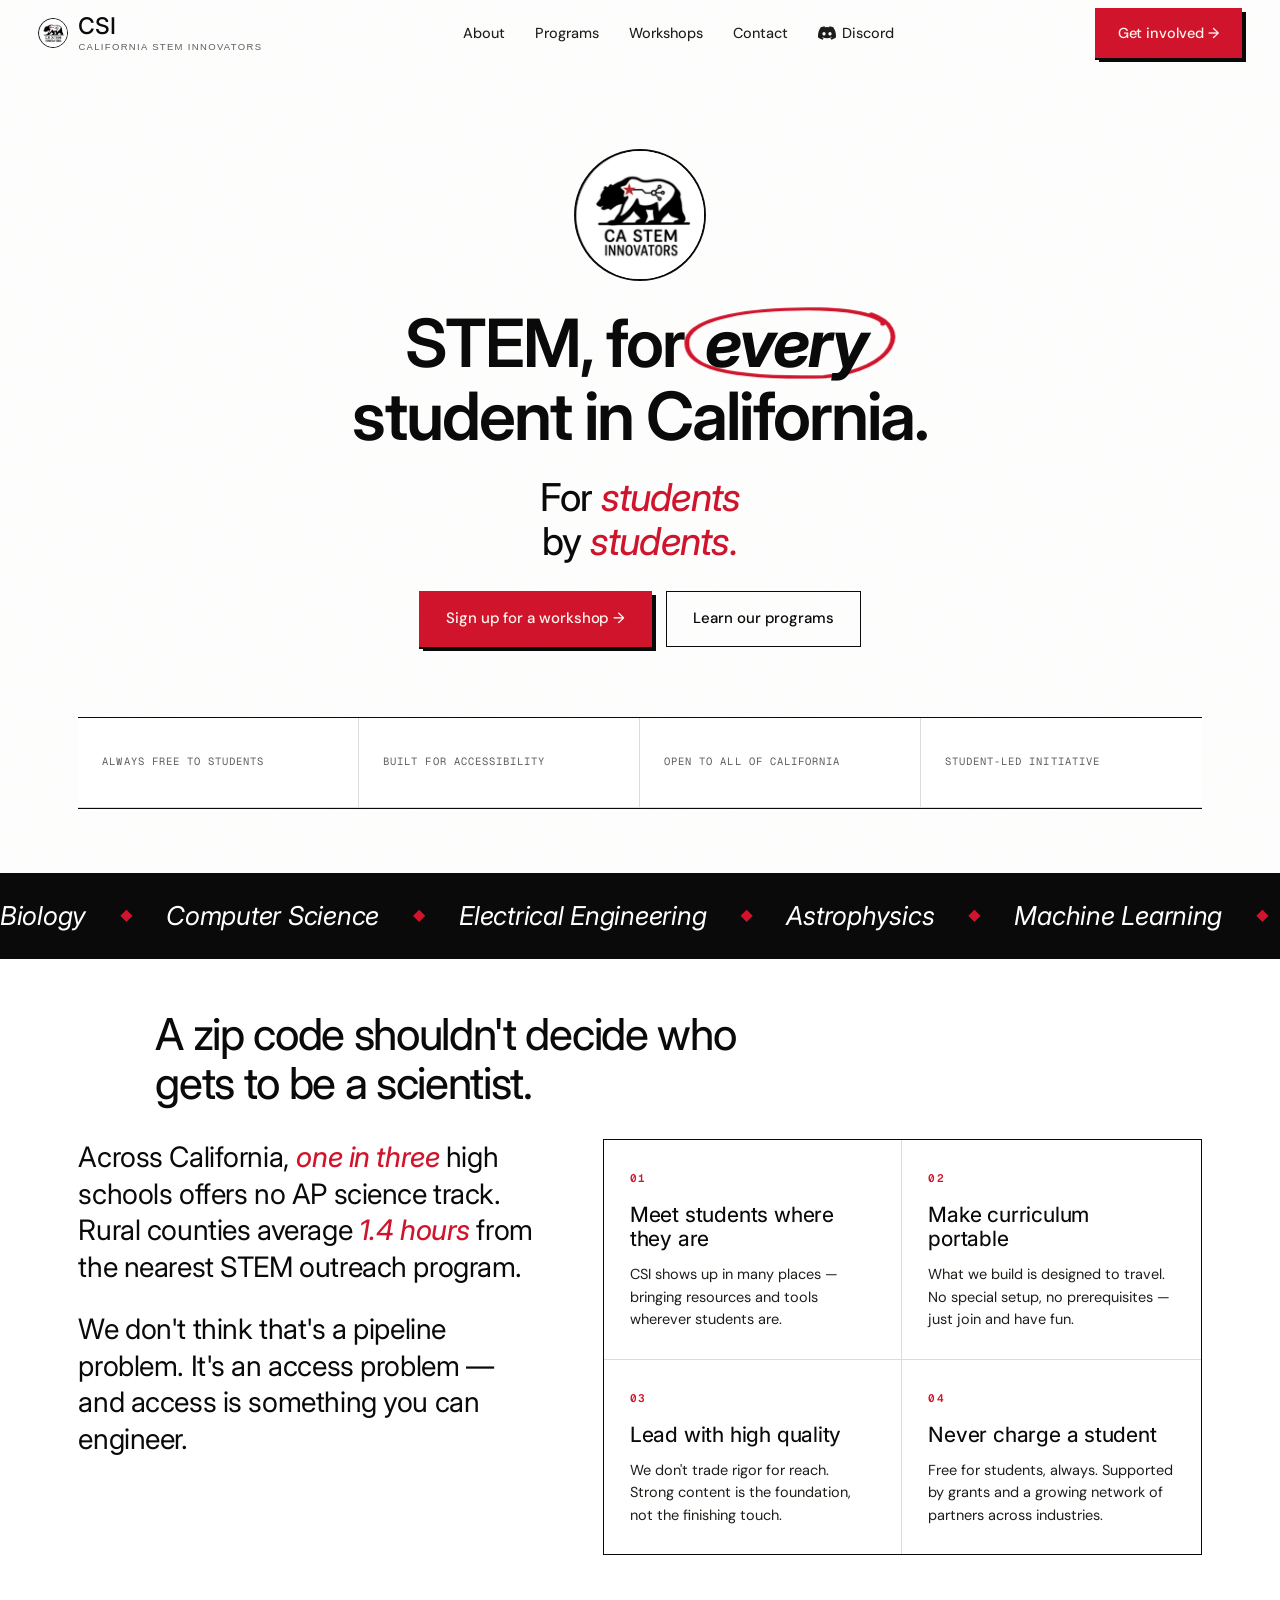
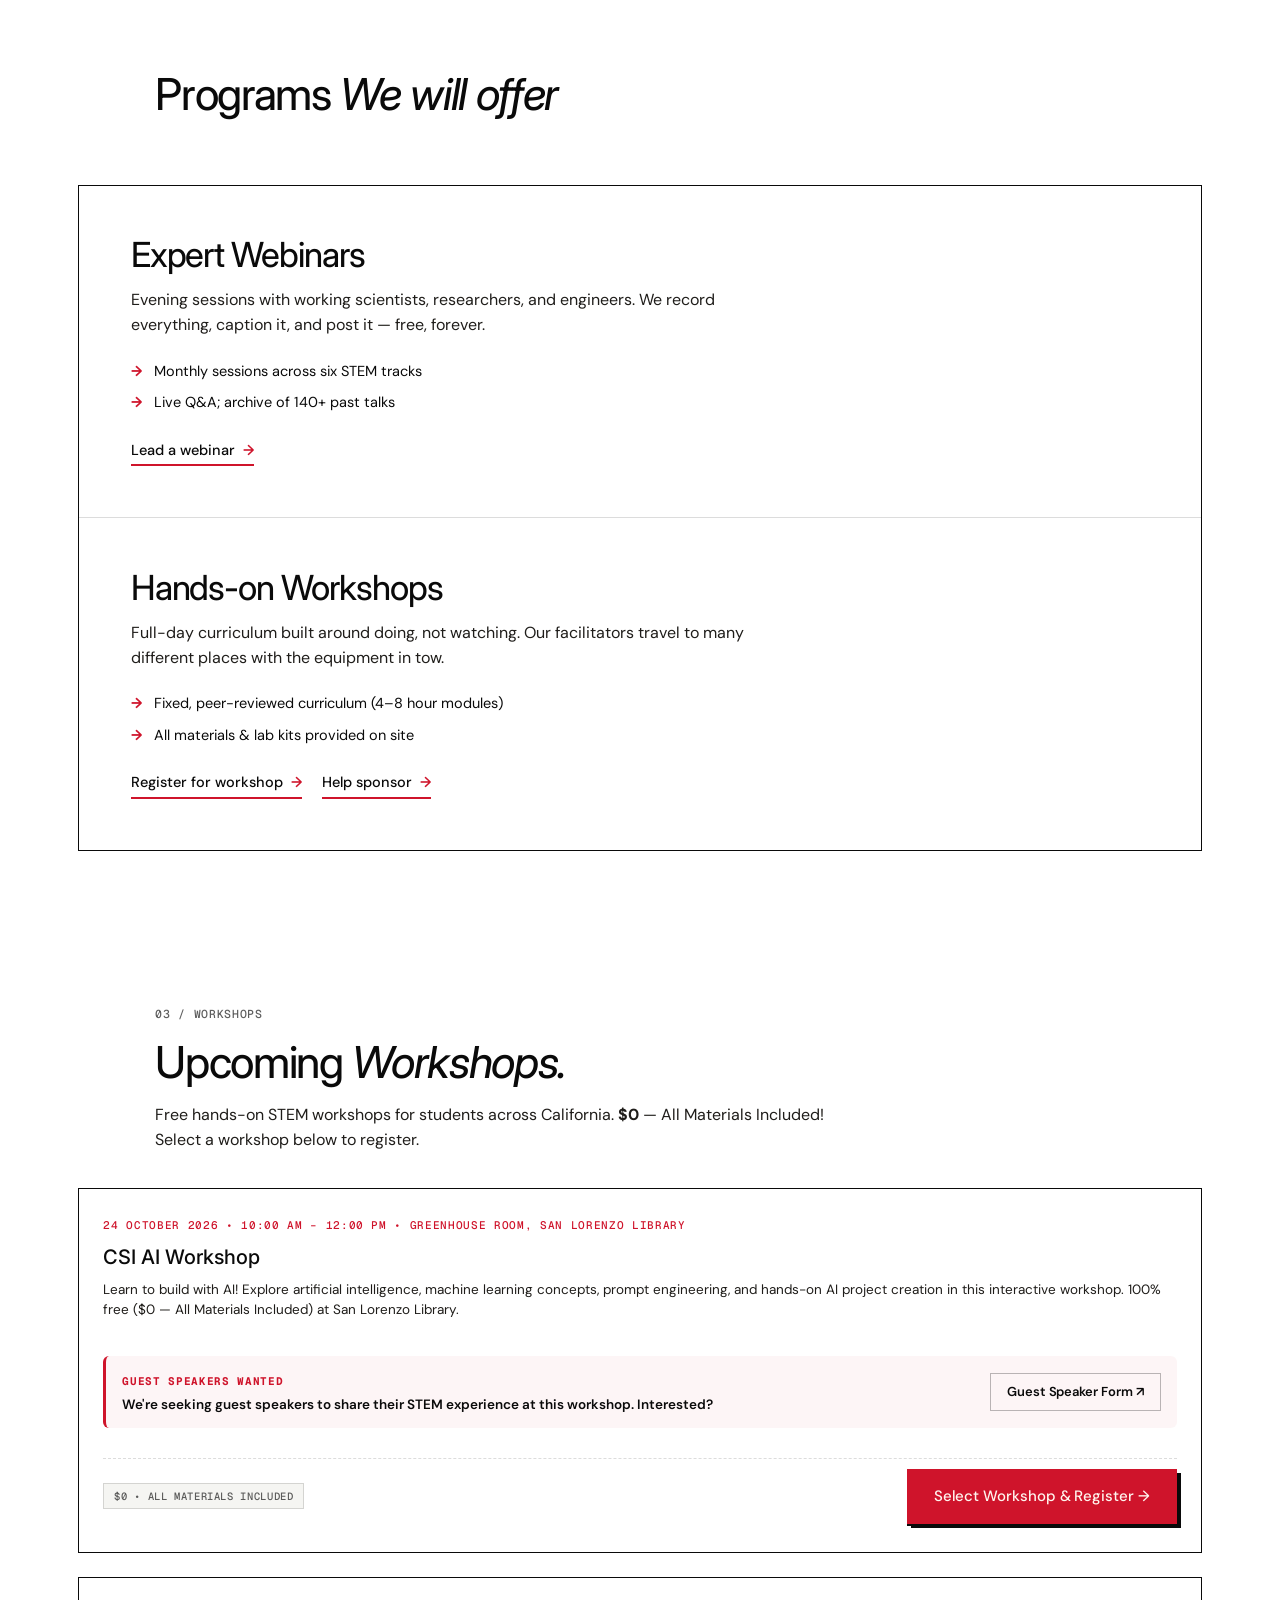
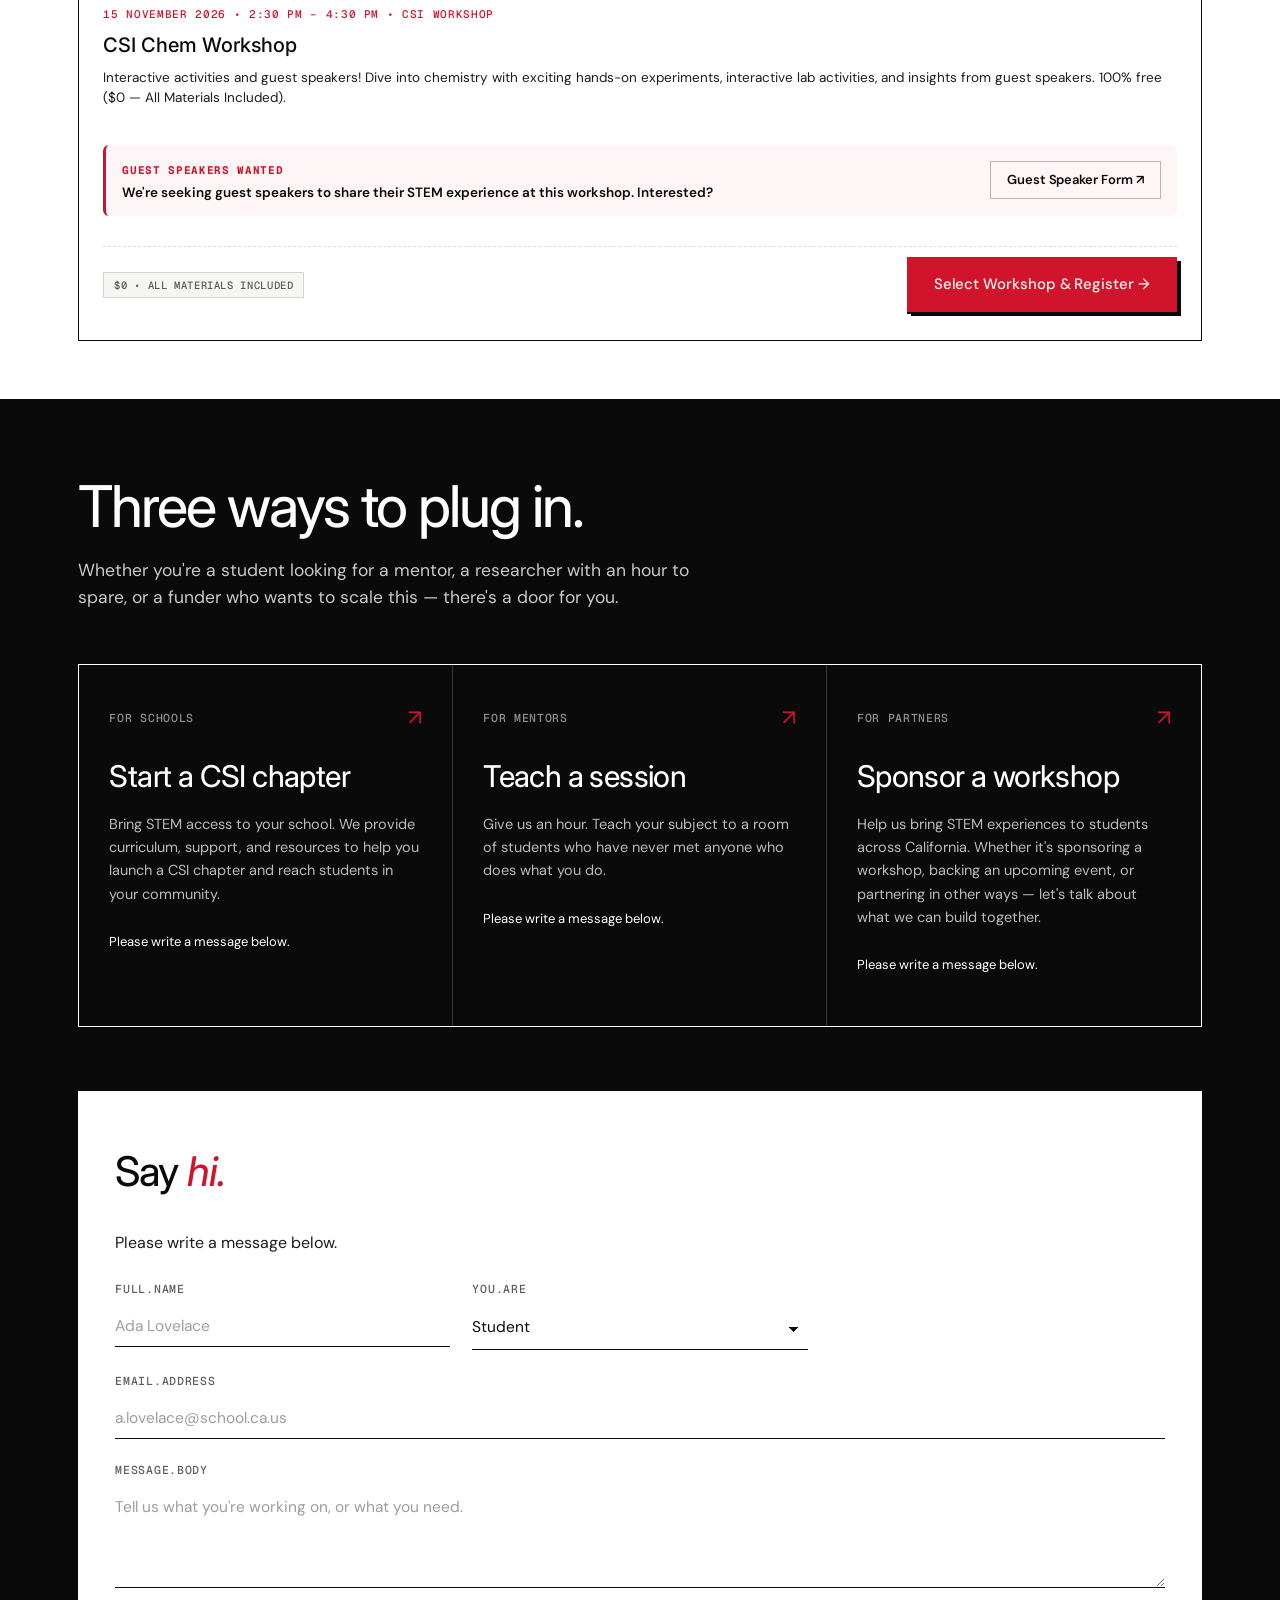
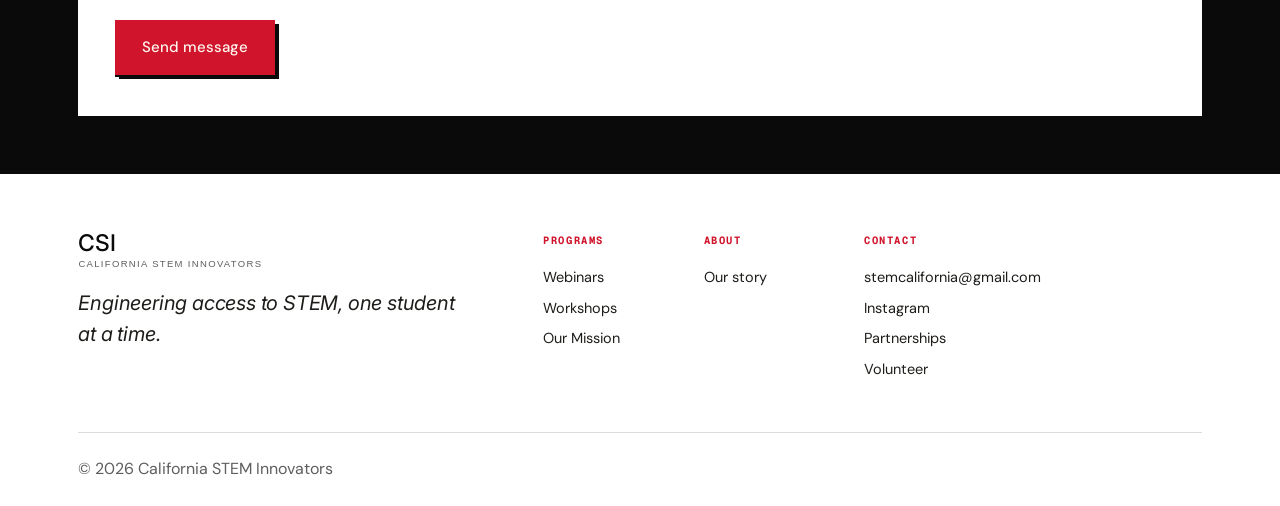
==== commit db29f98d: "Add preferred language field and switch volunteer callouts to guest speakers - Registration form: re" ====
--- a/index.html
+++ b/index.html
@@ -219,19 +219,18 @@
       Learn to build with AI! Explore artificial intelligence, machine learning concepts, prompt engineering, and hands-on AI project creation in this interactive workshop. 100% free ($0 — All Materials Included) at San Lorenzo Library.
     </p>
 
-    <!-- Volunteer Callout -->
+    <!-- Guest Speaker Callout -->
     <div style="background: rgba(207, 20, 43, 0.04); border-left: 3px solid var(--orange); padding: 12px 16px; border-radius: 6px; margin: 16px 0 20px 0; display: flex; justify-content: space-between; align-items: center; flex-wrap: wrap; gap: 12px;">
       <div>
-        <span class="mono" style="color: var(--orange); font-size: 11px; font-weight: 700; letter-spacing: 0.06em;">VOLUNTEERS WANTED</span>
-        <p style="margin: 2px 0 0 0; font-size: 13.5px; font-weight: 600; color: var(--ink);">Interested in volunteering or mentoring at this workshop?</p>
-      </div>
-      <a href="https://forms.gle/kFs6NNKeHRjpuejT7" target="_blank" rel="noopener noreferrer" class="btn btn-ghost btn-sm" style="white-space: nowrap; font-weight: 600; border: 1px solid var(--line-strong);">Volunteer Form ↗</a>
+        <span class="mono" style="color: var(--orange); font-size: 11px; font-weight: 700; letter-spacing: 0.06em;">GUEST SPEAKERS WANTED</span>
+        <p style="margin: 2px 0 0 0; font-size: 13.5px; font-weight: 600; color: var(--ink);">We're seeking guest speakers to share their STEM experience at this workshop. Interested?</p>
+      </div>
+      <a href="https://docs.google.com/forms/d/e/1FAIpQLSeRlEvX-cCFUecECRzKyRc4kuE87Yq1NpEu56oVtPn-e8rW6w/viewform" target="_blank" rel="noopener noreferrer" class="btn btn-ghost btn-sm" style="white-space: nowrap; font-weight: 600; border: 1px solid var(--line-strong);">Guest Speaker Form ↗</a>
     </div>
 
     <div class="ws-foot">
       <span class="ws-tag mono">$0 • All Materials Included</span>
       <div style="display: flex; gap: 12px; flex-wrap: wrap; margin-left: auto;">
-        <a href="https://forms.gle/kFs6NNKeHRjpuejT7" target="_blank" rel="noopener noreferrer" class="btn btn-ghost btn-lg">Volunteer Sign Up ↗</a>
         <a href="signup.html?workshop=October%2024%2C%202026%20%E2%80%94%20CSI%20AI%20Workshop%20(Greenhouse%20Room%2C%20San%20Lorenzo%20Library)" class="btn btn-primary btn-lg select-ws-btn">Select Workshop &amp; Register →</a>
       </div>
     </div>
@@ -245,19 +244,18 @@
       Interactive activities and guest speakers! Dive into chemistry with exciting hands-on experiments, interactive lab activities, and insights from guest speakers. 100% free ($0 — All Materials Included).
     </p>
 
-    <!-- Volunteer Callout -->
+    <!-- Guest Speaker Callout -->
     <div style="background: rgba(207, 20, 43, 0.04); border-left: 3px solid var(--orange); padding: 12px 16px; border-radius: 6px; margin: 16px 0 20px 0; display: flex; justify-content: space-between; align-items: center; flex-wrap: wrap; gap: 12px;">
       <div>
-        <span class="mono" style="color: var(--orange); font-size: 11px; font-weight: 700; letter-spacing: 0.06em;">VOLUNTEERS WANTED</span>
-        <p style="margin: 2px 0 0 0; font-size: 13.5px; font-weight: 600; color: var(--ink);">Interested in volunteering or mentoring at this workshop?</p>
-      </div>
-      <a href="https://forms.gle/kFs6NNKeHRjpuejT7" target="_blank" rel="noopener noreferrer" class="btn btn-ghost btn-sm" style="white-space: nowrap; font-weight: 600; border: 1px solid var(--line-strong);">Volunteer Form ↗</a>
+        <span class="mono" style="color: var(--orange); font-size: 11px; font-weight: 700; letter-spacing: 0.06em;">GUEST SPEAKERS WANTED</span>
+        <p style="margin: 2px 0 0 0; font-size: 13.5px; font-weight: 600; color: var(--ink);">We're seeking guest speakers to share their STEM experience at this workshop. Interested?</p>
+      </div>
+      <a href="https://docs.google.com/forms/d/e/1FAIpQLSeRlEvX-cCFUecECRzKyRc4kuE87Yq1NpEu56oVtPn-e8rW6w/viewform" target="_blank" rel="noopener noreferrer" class="btn btn-ghost btn-sm" style="white-space: nowrap; font-weight: 600; border: 1px solid var(--line-strong);">Guest Speaker Form ↗</a>
     </div>
 
     <div class="ws-foot">
       <span class="ws-tag mono">$0 • All Materials Included</span>
       <div style="display: flex; gap: 12px; flex-wrap: wrap; margin-left: auto;">
-        <a href="https://forms.gle/kFs6NNKeHRjpuejT7" target="_blank" rel="noopener noreferrer" class="btn btn-ghost btn-lg">Volunteer Sign Up ↗</a>
         <a href="signup.html?workshop=November%2015%2C%202026%20%E2%80%94%20CSI%20Chem%20Workshop" class="btn btn-primary btn-lg select-ws-btn">Select Workshop &amp; Register →</a>
       </div>
     </div>
@@ -377,14 +375,7 @@
   <div class="footer-bottom">
     <span class="dim">© 2026 California STEM Innovators</span>
   </div>
-<!-- ========== FLOATING AD BANNER ========== -->
-<aside class="ad-banner" id="ad-banner" aria-label="Workshop Announcement">
-  <button type="button" class="ad-close" id="ad-close-btn" aria-label="Close announcement">&times;</button>
-  <div class="ad-badge mono">NEW WORKSHOPS OPEN</div>
-  <h4 class="ad-title">CSI AI &amp; Chem Workshops</h4>
-  <p class="ad-desc">Join our free hands-on workshops! AI Workshop on Oct 24 (San Lorenzo Library) &amp; Chem Workshop on Nov 15. $0 — All Materials Included!</p>
-  <a href="#signup" class="btn btn-primary btn-sm ad-btn" id="ad-signup-btn">View Workshops →</a>
-</aside>
+</footer>
 
 <script src="app.js"></script>
 </body>
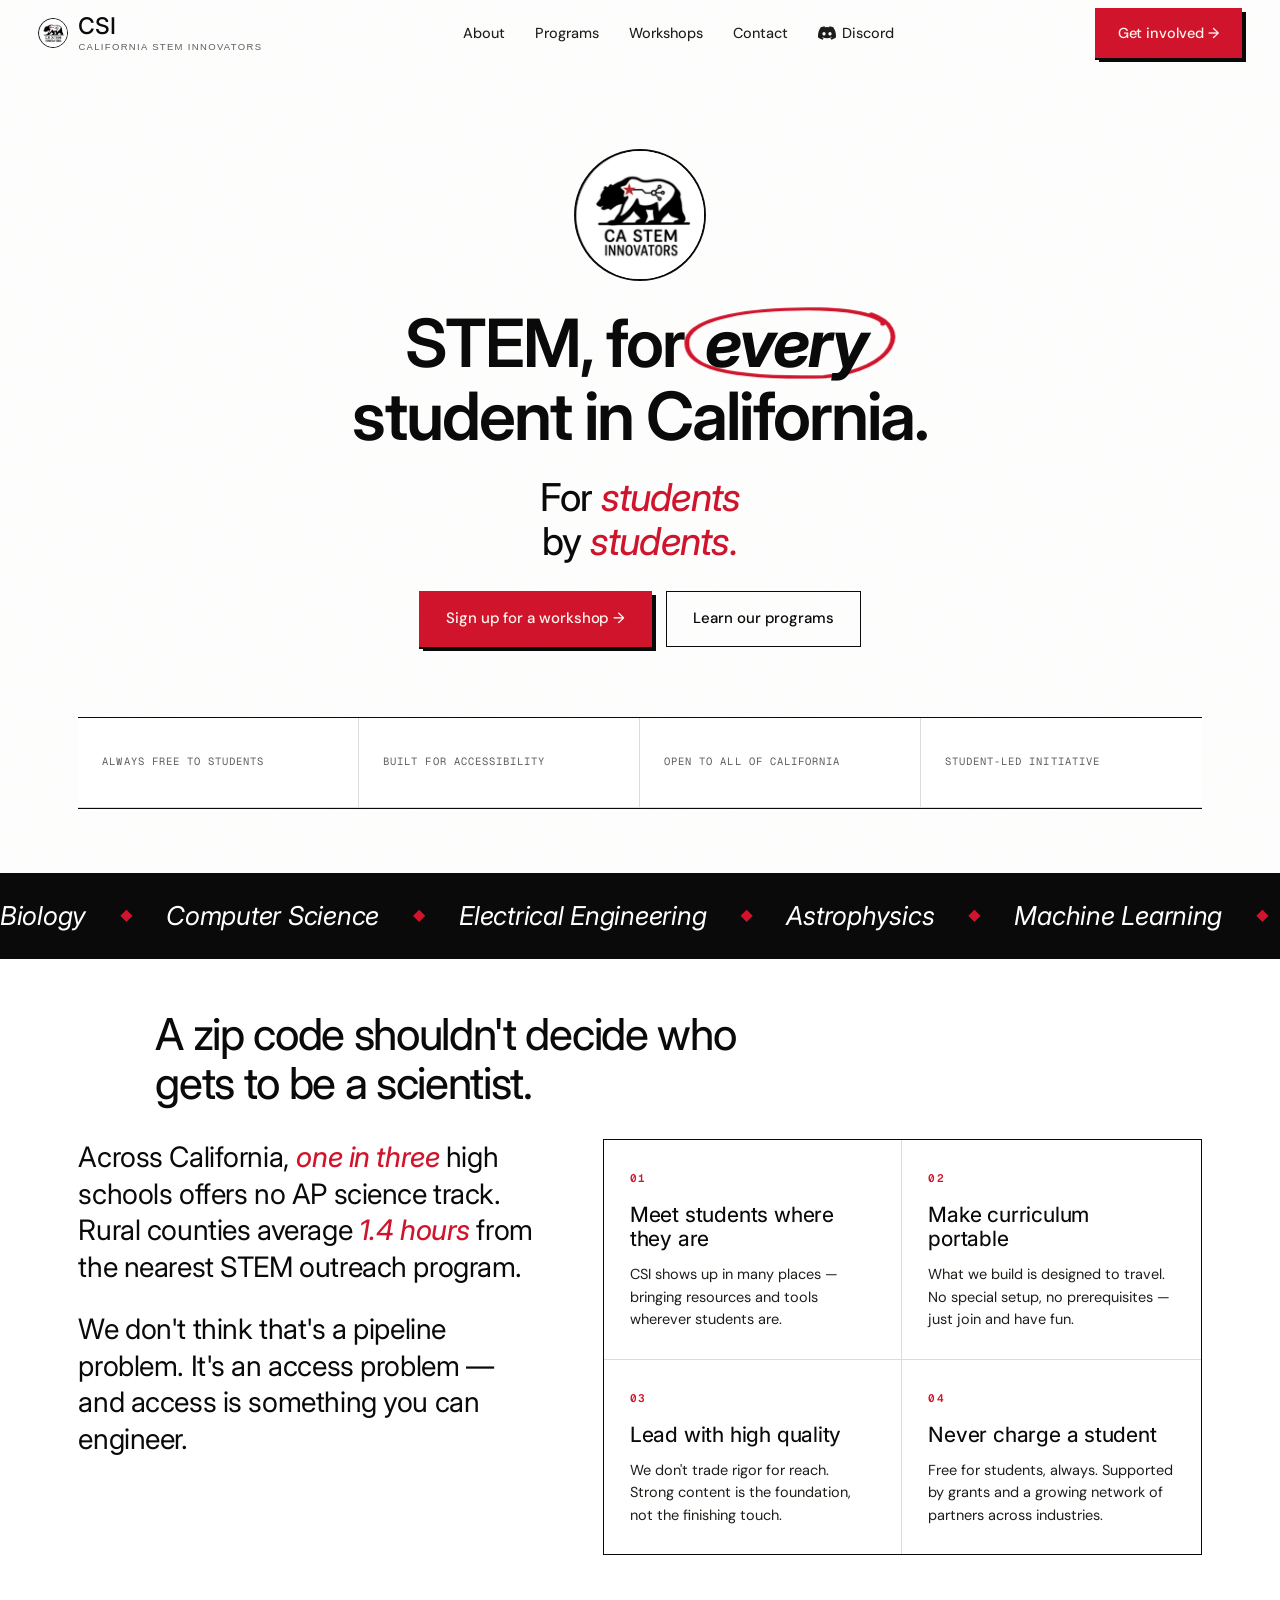
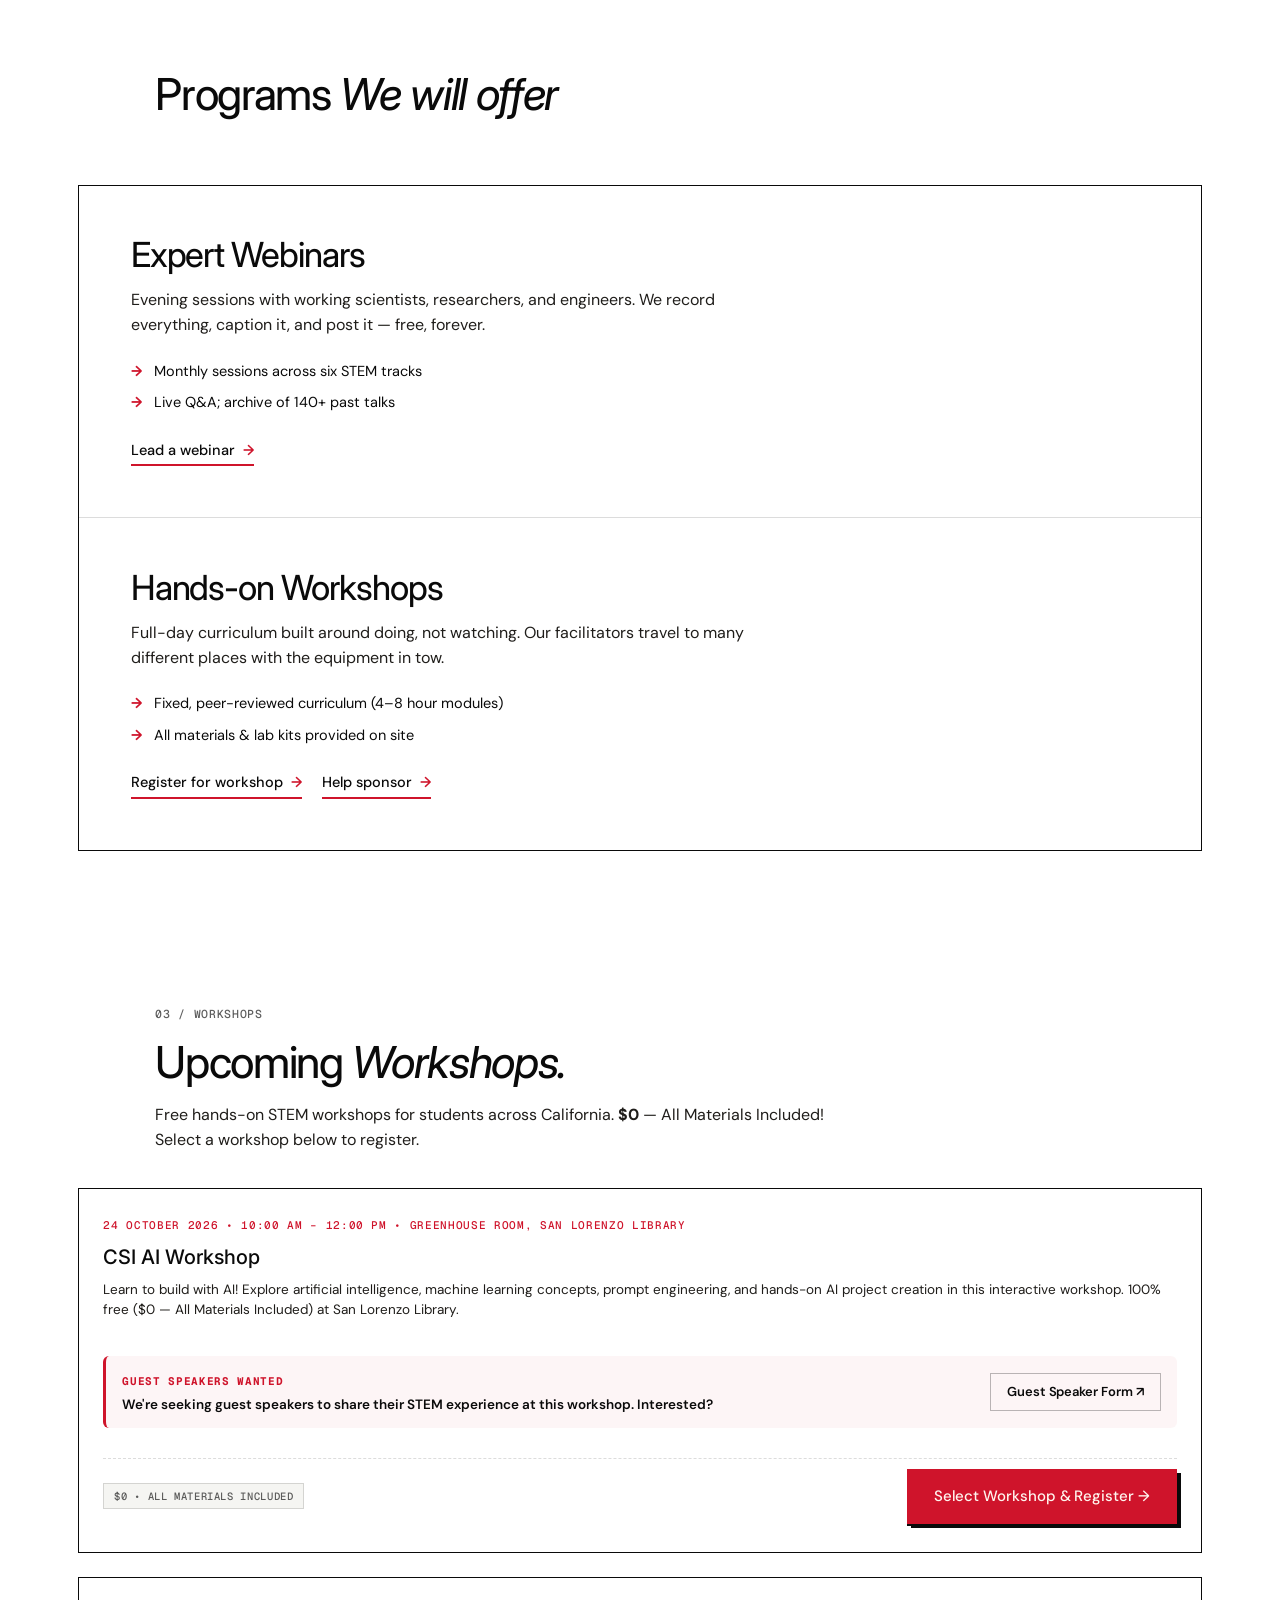
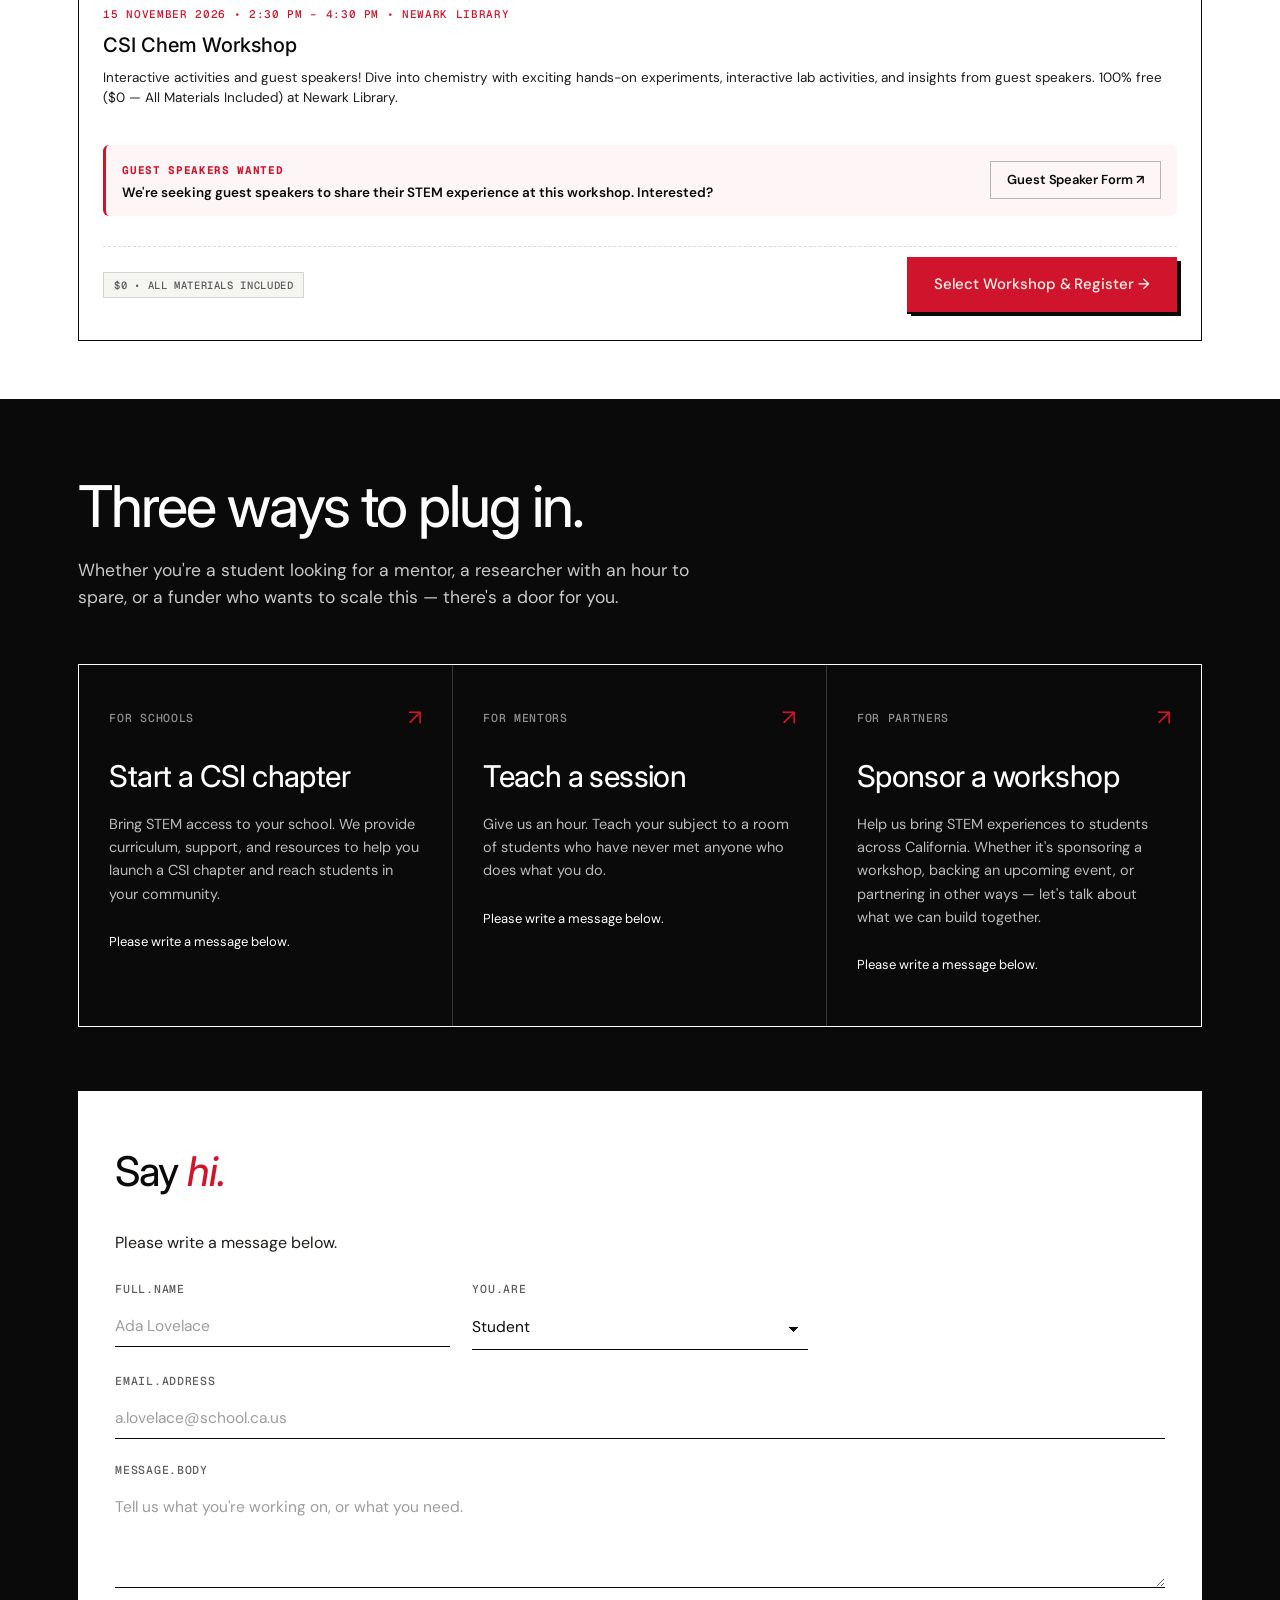
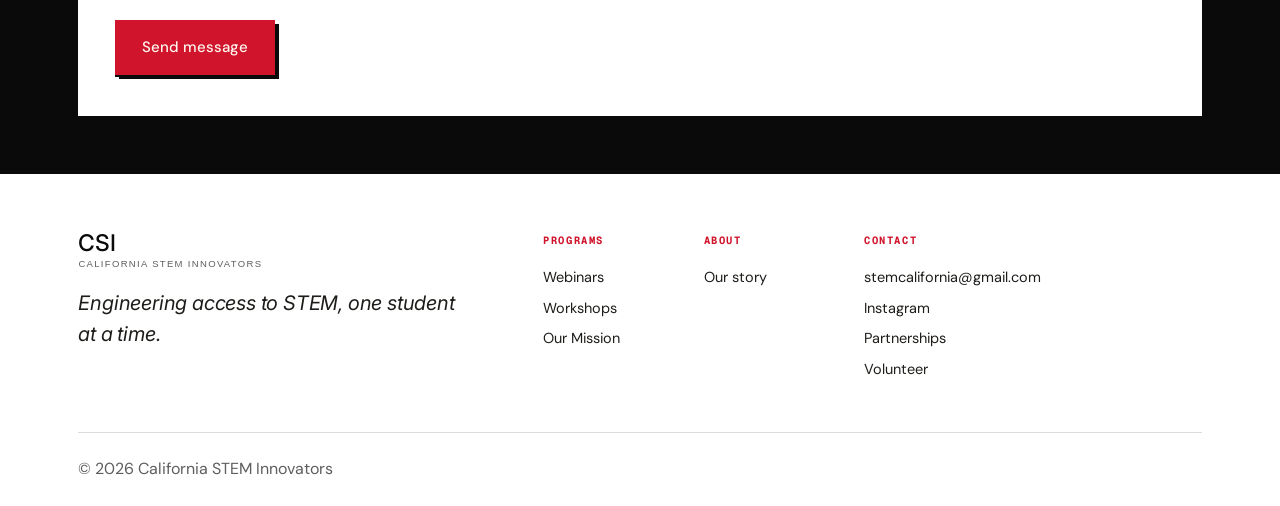
==== commit 4d188e4b: "Set the Chem workshop location to Newark Library Co-Authored-By: Claude Opus 5.5 (1M context) <norep" ====
--- a/index.html
+++ b/index.html
@@ -238,10 +238,10 @@
 
   <!-- Workshop 2: Chem Workshop -->
   <div class="workshop-card" data-workshop="November 15, 2026 — CSI Chem Workshop" style="margin-top: 24px;">
-    <div class="ws-date mono">15 NOVEMBER 2026 • 2:30 PM – 4:30 PM • CSI WORKSHOP</div>
+    <div class="ws-date mono">15 NOVEMBER 2026 • 2:30 PM – 4:30 PM • NEWARK LIBRARY</div>
     <h3 class="ws-title">CSI Chem Workshop</h3>
     <p class="ws-desc">
-      Interactive activities and guest speakers! Dive into chemistry with exciting hands-on experiments, interactive lab activities, and insights from guest speakers. 100% free ($0 — All Materials Included).
+      Interactive activities and guest speakers! Dive into chemistry with exciting hands-on experiments, interactive lab activities, and insights from guest speakers. 100% free ($0 — All Materials Included) at Newark Library.
     </p>
 
     <!-- Guest Speaker Callout -->
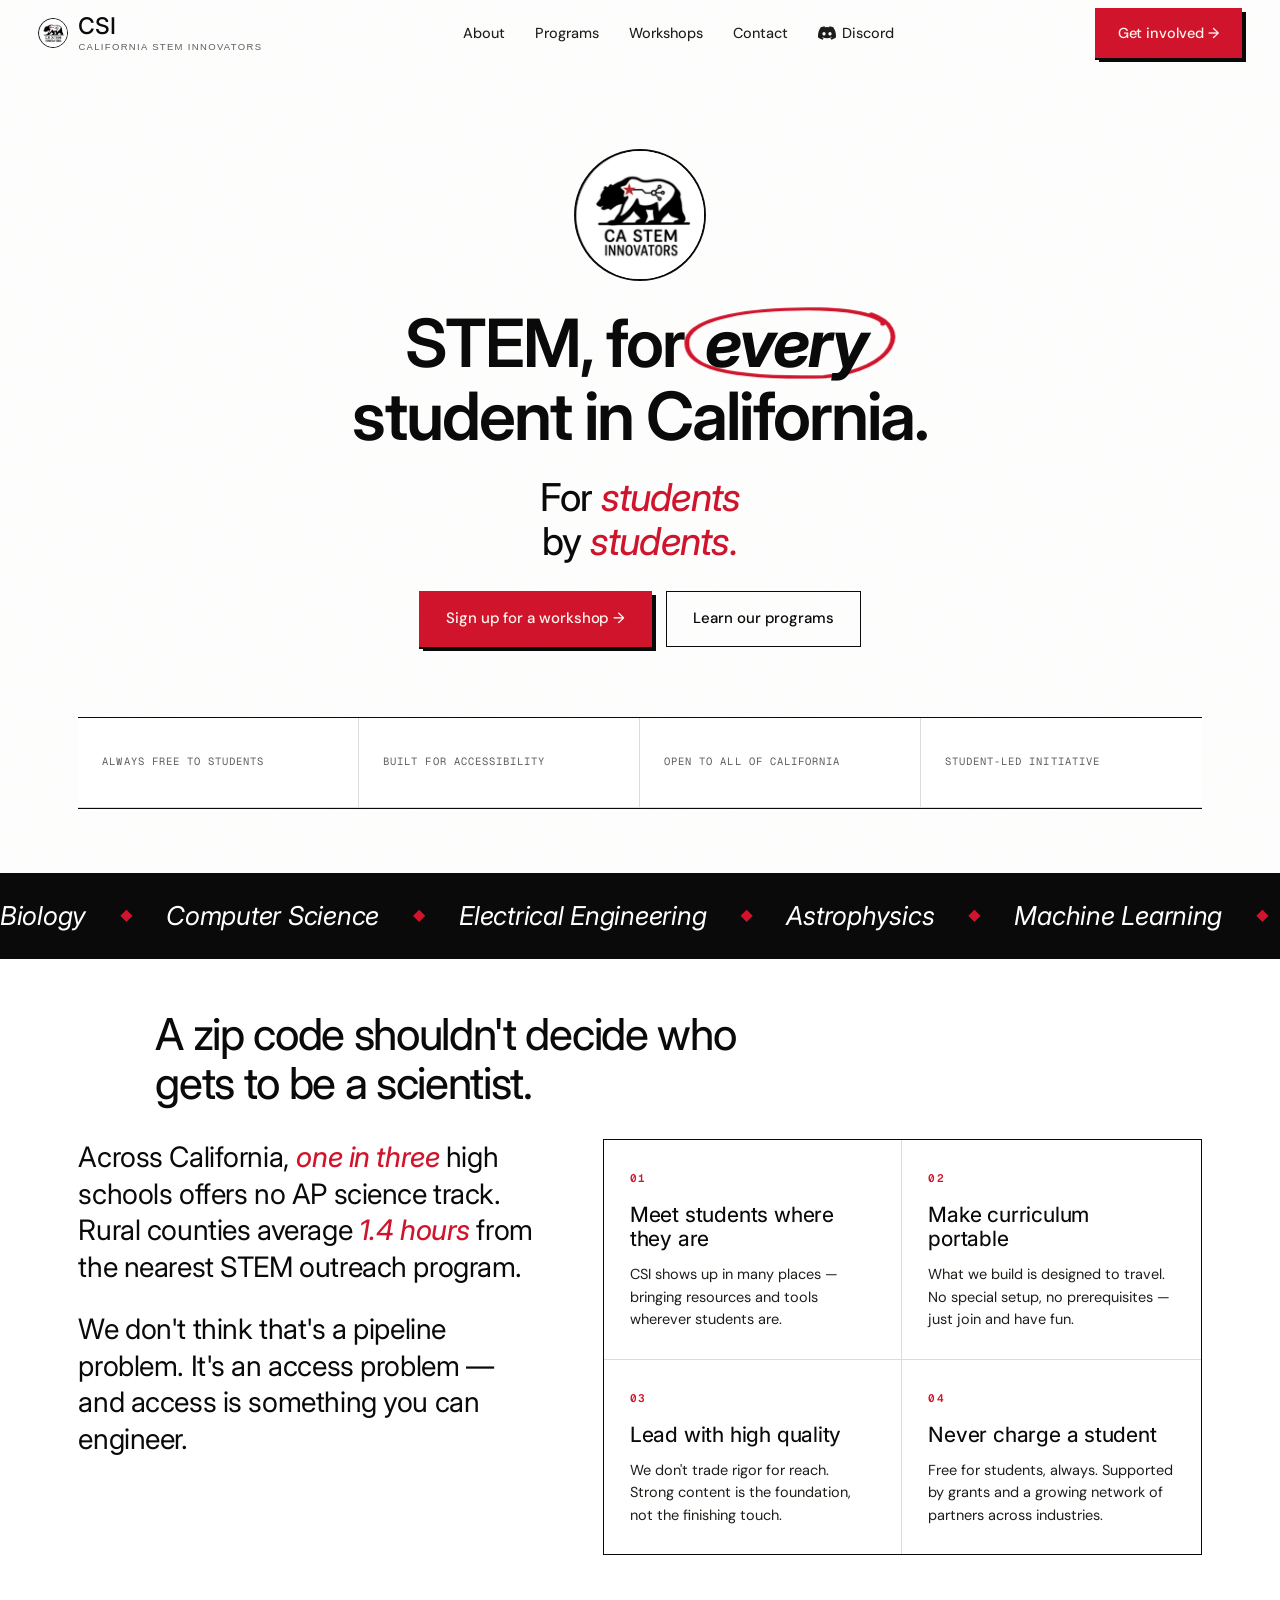
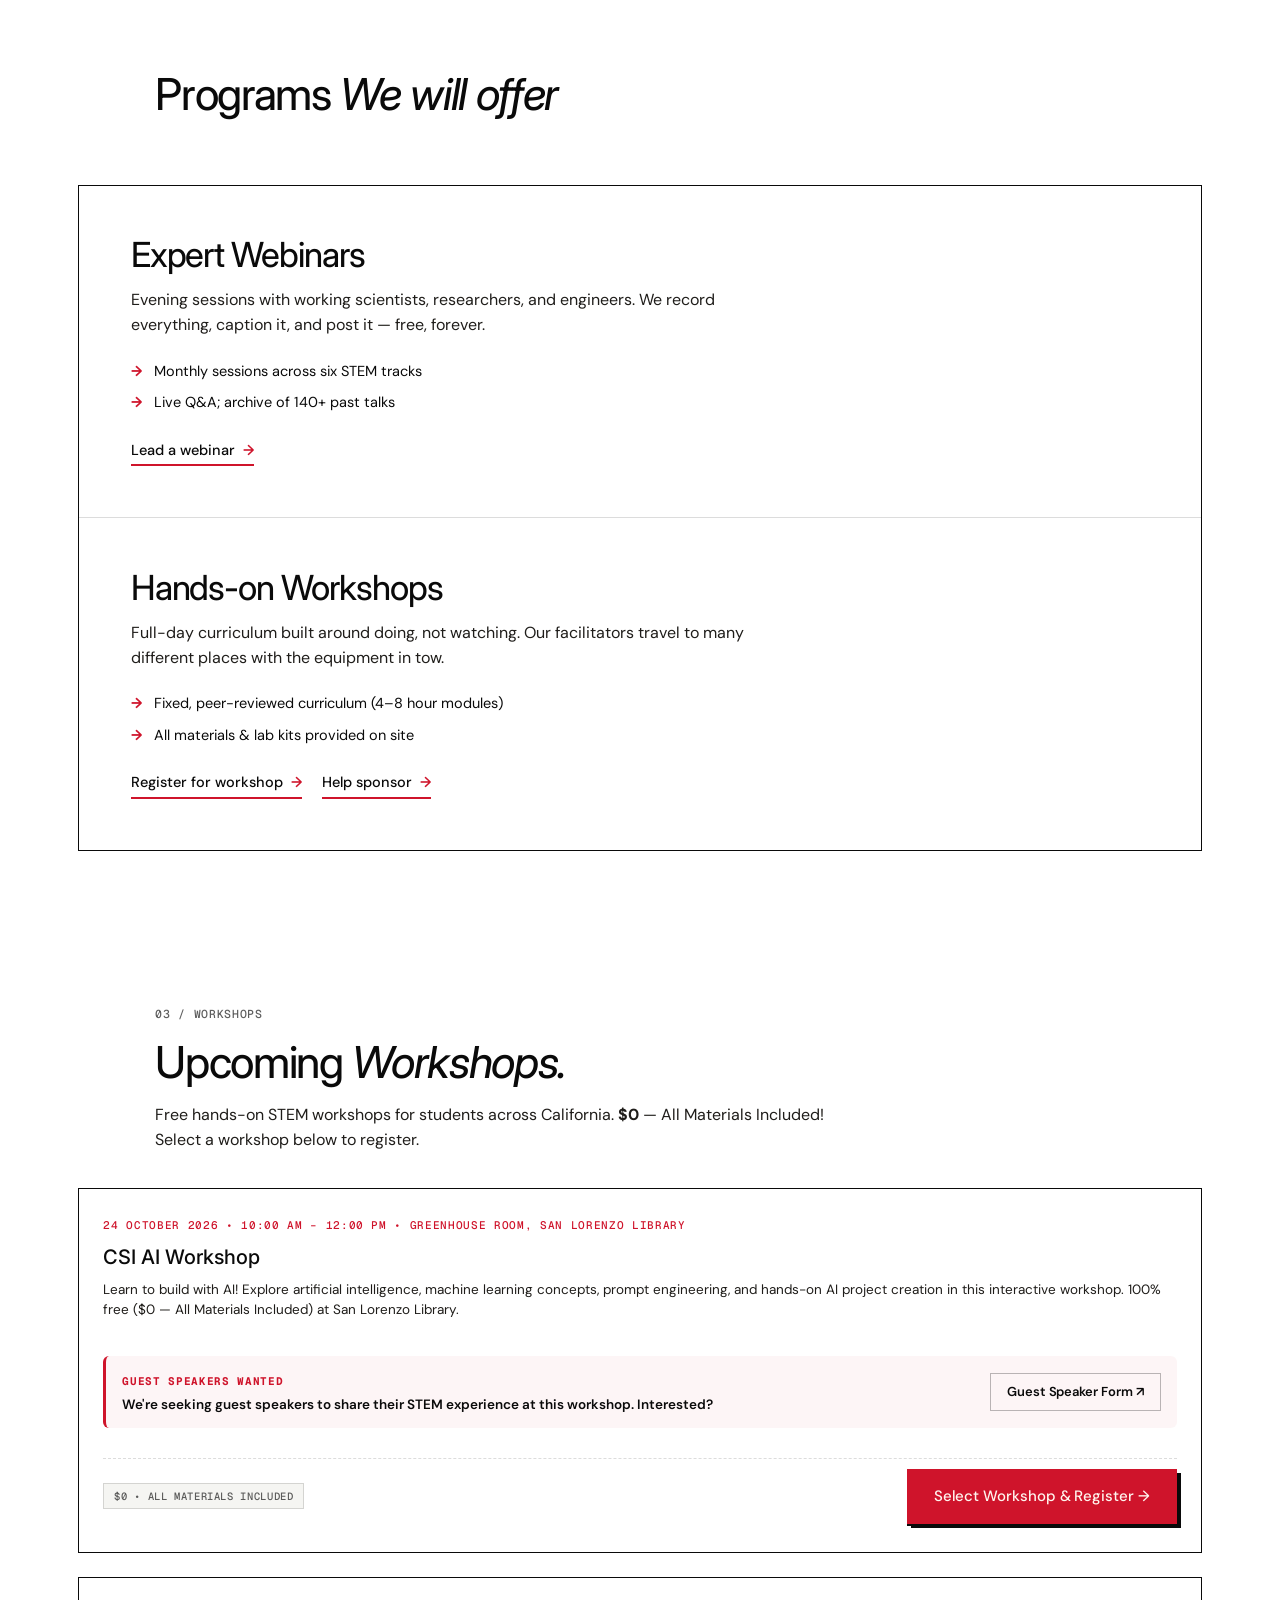
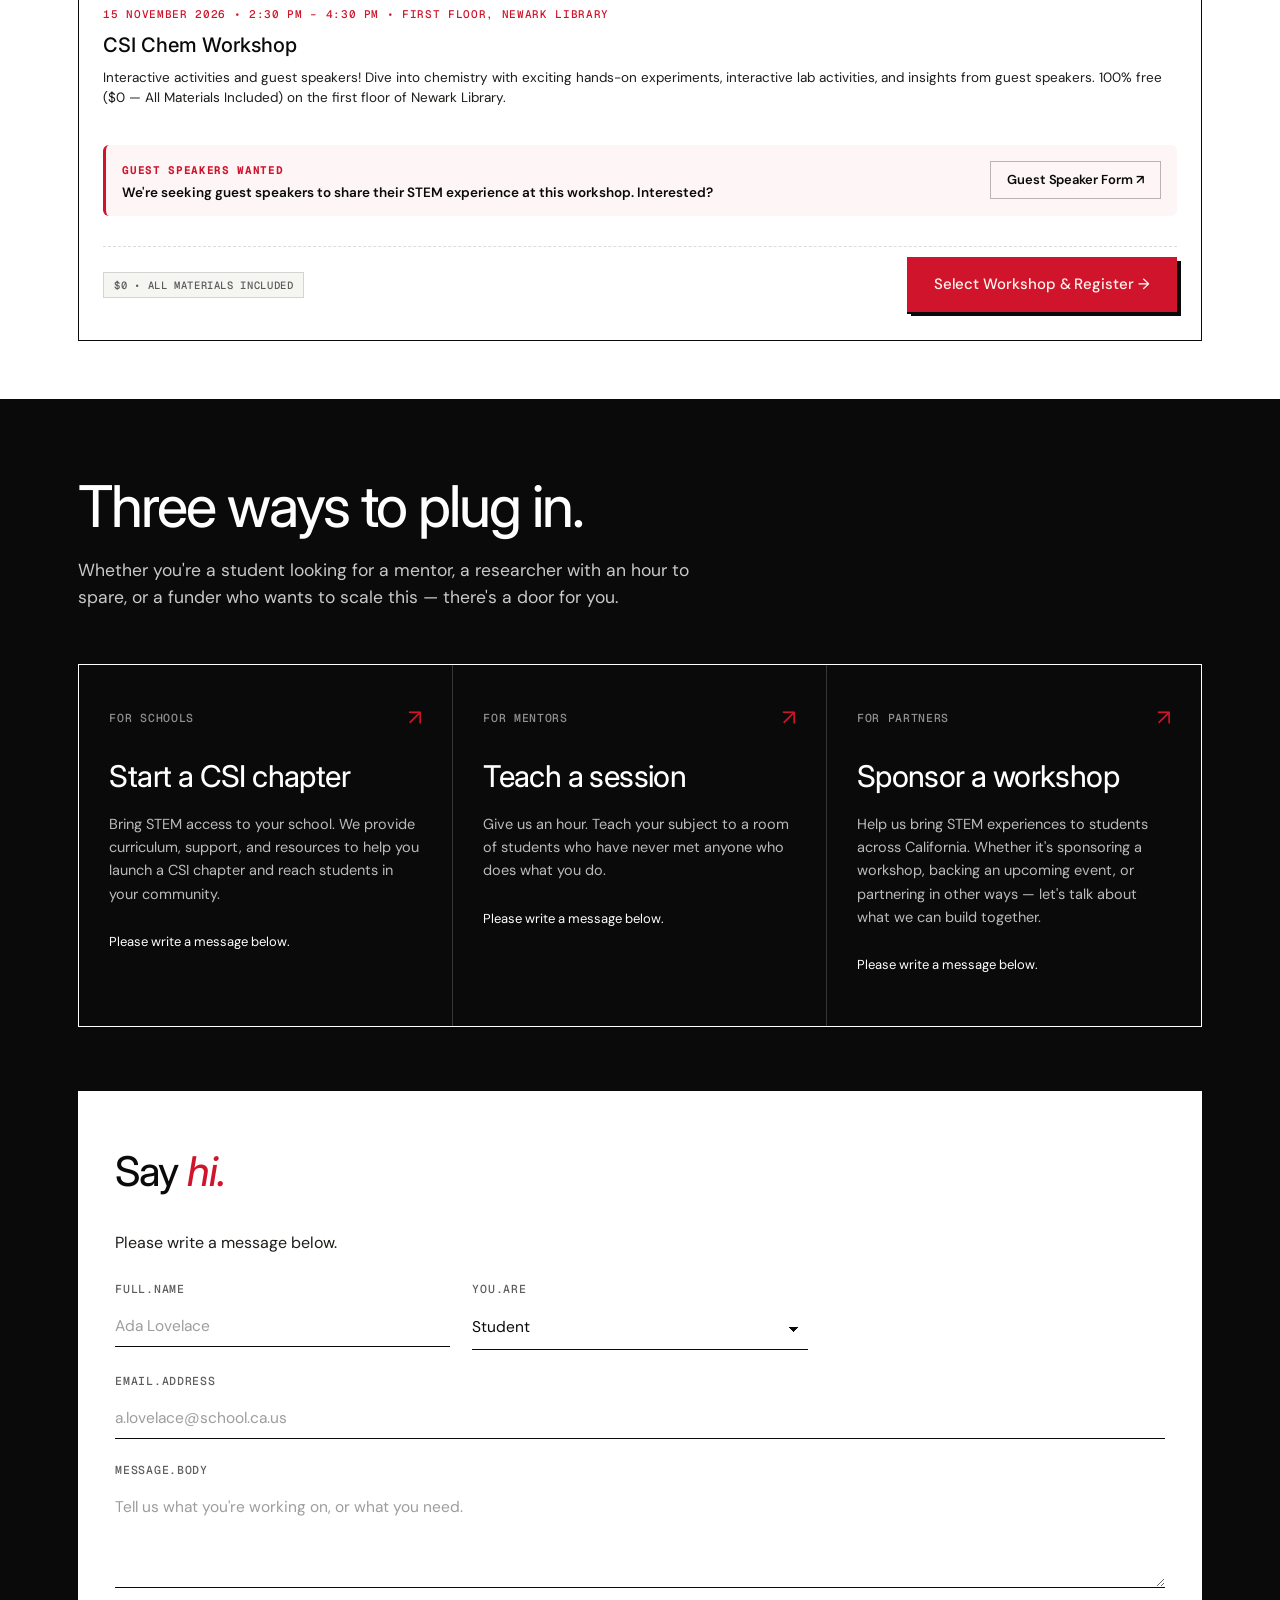
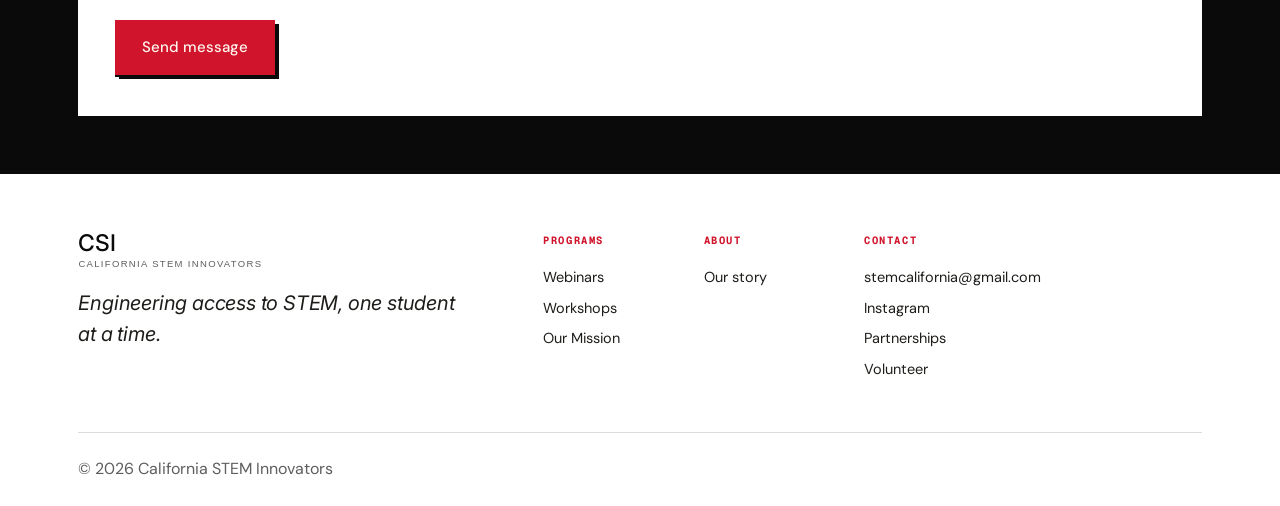
==== commit 14f20d8b: "Specify first floor for the Chem workshop at Newark Library Co-Authored-By: Claude Opus 5.5 (1M cont" ====
--- a/index.html
+++ b/index.html
@@ -238,10 +238,10 @@
 
   <!-- Workshop 2: Chem Workshop -->
   <div class="workshop-card" data-workshop="November 15, 2026 — CSI Chem Workshop" style="margin-top: 24px;">
-    <div class="ws-date mono">15 NOVEMBER 2026 • 2:30 PM – 4:30 PM • NEWARK LIBRARY</div>
+    <div class="ws-date mono">15 NOVEMBER 2026 • 2:30 PM – 4:30 PM • FIRST FLOOR, NEWARK LIBRARY</div>
     <h3 class="ws-title">CSI Chem Workshop</h3>
     <p class="ws-desc">
-      Interactive activities and guest speakers! Dive into chemistry with exciting hands-on experiments, interactive lab activities, and insights from guest speakers. 100% free ($0 — All Materials Included) at Newark Library.
+      Interactive activities and guest speakers! Dive into chemistry with exciting hands-on experiments, interactive lab activities, and insights from guest speakers. 100% free ($0 — All Materials Included) on the first floor of Newark Library.
     </p>
 
     <!-- Guest Speaker Callout -->
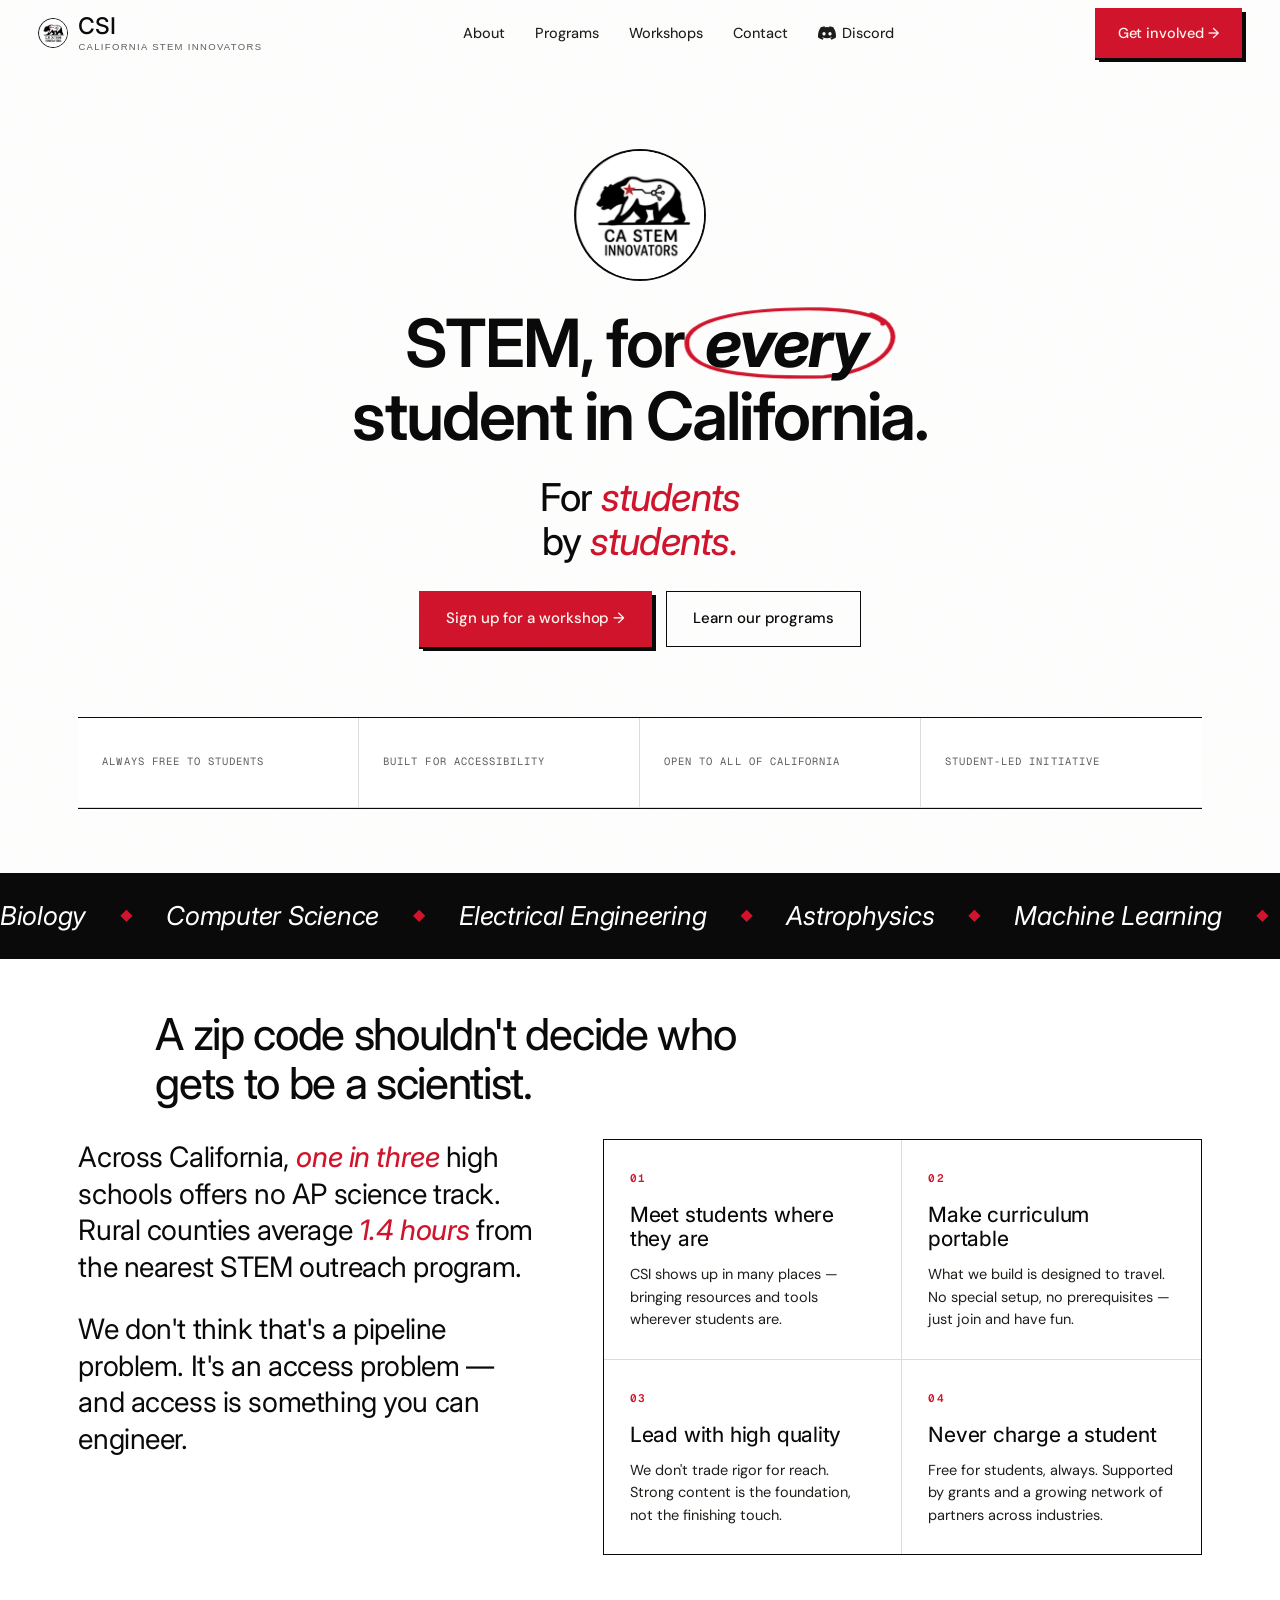
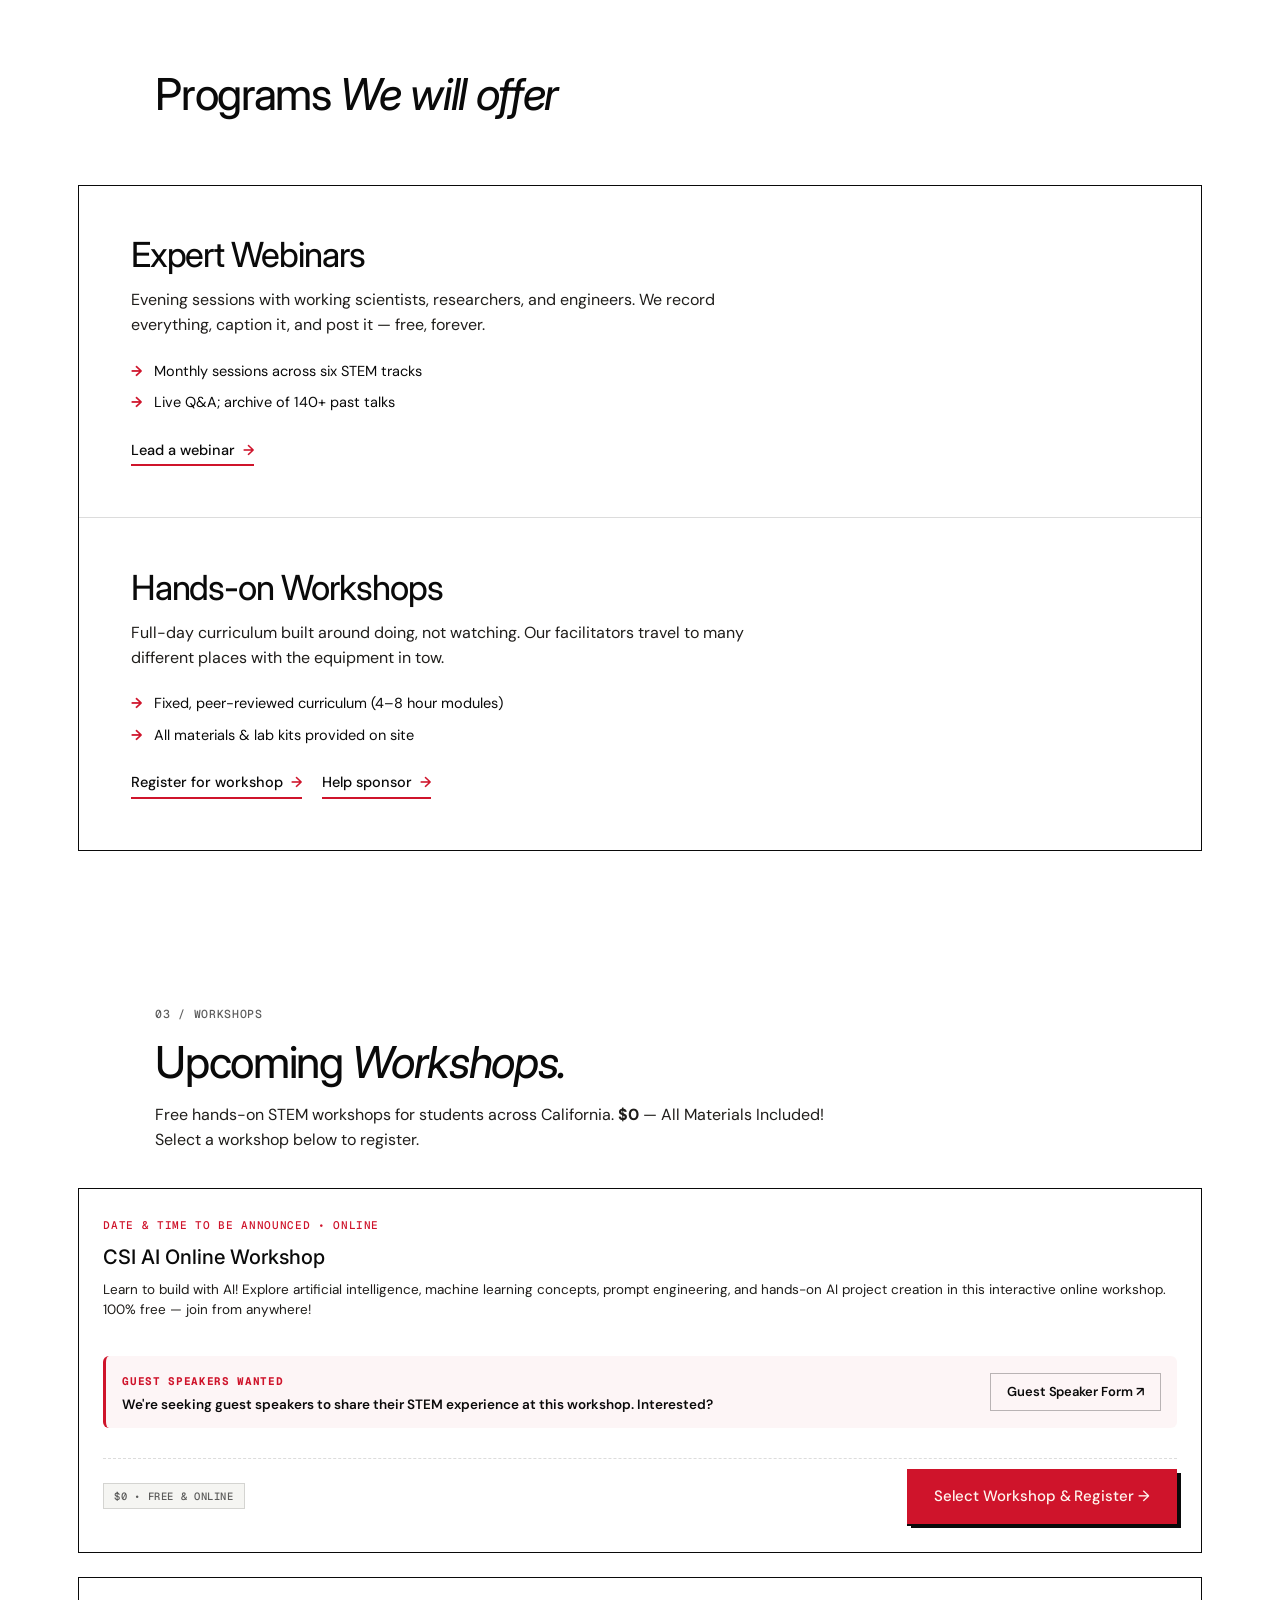
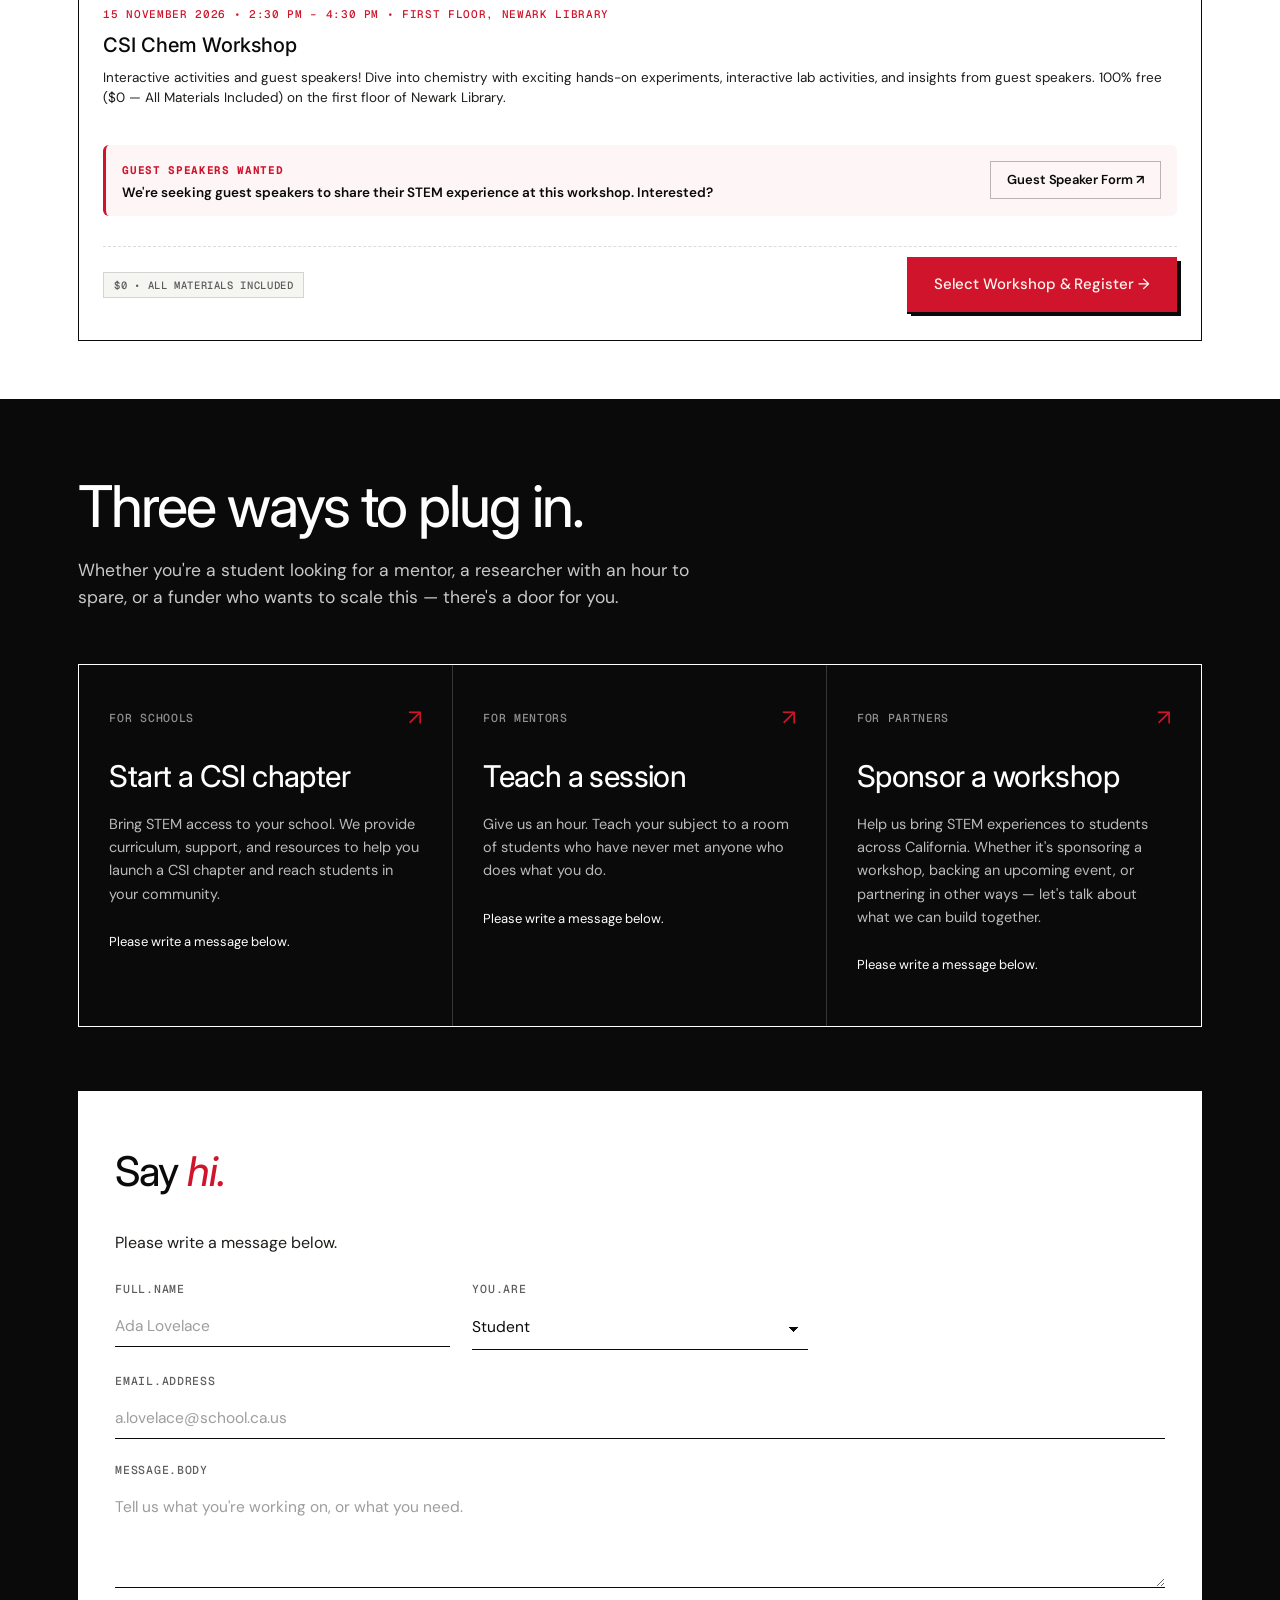
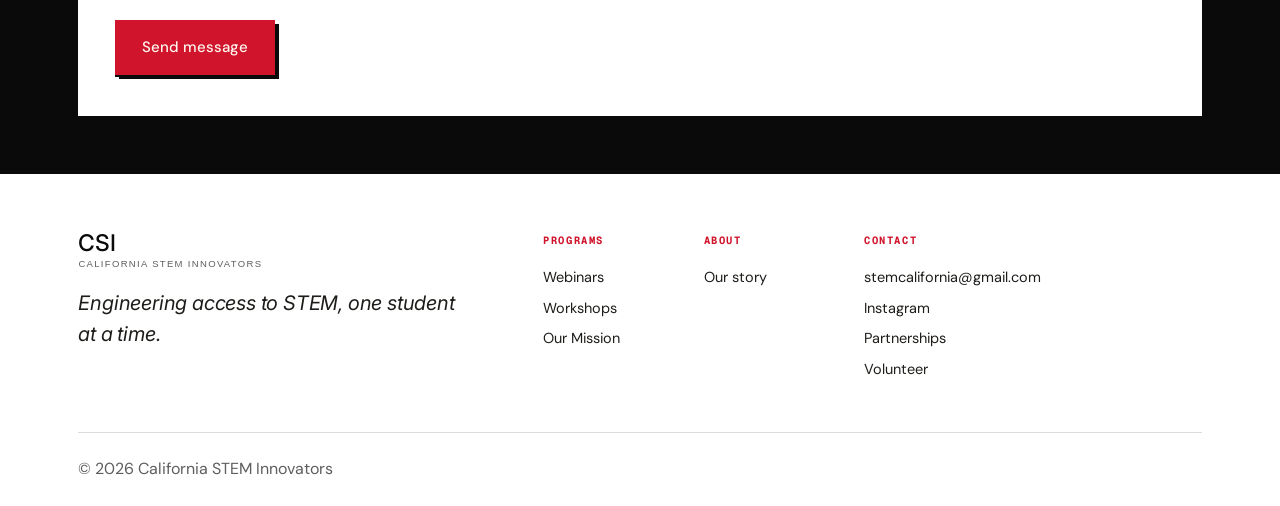
==== commit 8c5815a7: "Make the AI workshop an online workshop with date and time TBA - Rename to CSI AI Online Workshop an" ====
--- a/index.html
+++ b/index.html
@@ -211,12 +211,12 @@
     </p>
   </div>
 
-  <!-- Workshop 1: AI Workshop -->
-  <div class="workshop-card" data-workshop="October 24, 2026 — CSI AI Workshop (Greenhouse Room, San Lorenzo Library)">
-    <div class="ws-date mono">24 OCTOBER 2026 • 10:00 AM – 12:00 PM • GREENHOUSE ROOM, SAN LORENZO LIBRARY</div>
-    <h3 class="ws-title">CSI AI Workshop</h3>
+  <!-- Workshop 1: AI Online Workshop -->
+  <div class="workshop-card" data-workshop="Date TBA — CSI AI Online Workshop">
+    <div class="ws-date mono">DATE &amp; TIME TO BE ANNOUNCED • ONLINE</div>
+    <h3 class="ws-title">CSI AI Online Workshop</h3>
     <p class="ws-desc">
-      Learn to build with AI! Explore artificial intelligence, machine learning concepts, prompt engineering, and hands-on AI project creation in this interactive workshop. 100% free ($0 — All Materials Included) at San Lorenzo Library.
+      Learn to build with AI! Explore artificial intelligence, machine learning concepts, prompt engineering, and hands-on AI project creation in this interactive online workshop. 100% free — join from anywhere!
     </p>
 
     <!-- Guest Speaker Callout -->
@@ -229,9 +229,9 @@
     </div>
 
     <div class="ws-foot">
-      <span class="ws-tag mono">$0 • All Materials Included</span>
+      <span class="ws-tag mono">$0 • Free &amp; Online</span>
       <div style="display: flex; gap: 12px; flex-wrap: wrap; margin-left: auto;">
-        <a href="signup.html?workshop=October%2024%2C%202026%20%E2%80%94%20CSI%20AI%20Workshop%20(Greenhouse%20Room%2C%20San%20Lorenzo%20Library)" class="btn btn-primary btn-lg select-ws-btn">Select Workshop &amp; Register →</a>
+        <a href="signup.html?workshop=Date%20TBA%20%E2%80%94%20CSI%20AI%20Online%20Workshop" class="btn btn-primary btn-lg select-ws-btn">Select Workshop &amp; Register →</a>
       </div>
     </div>
   </div>
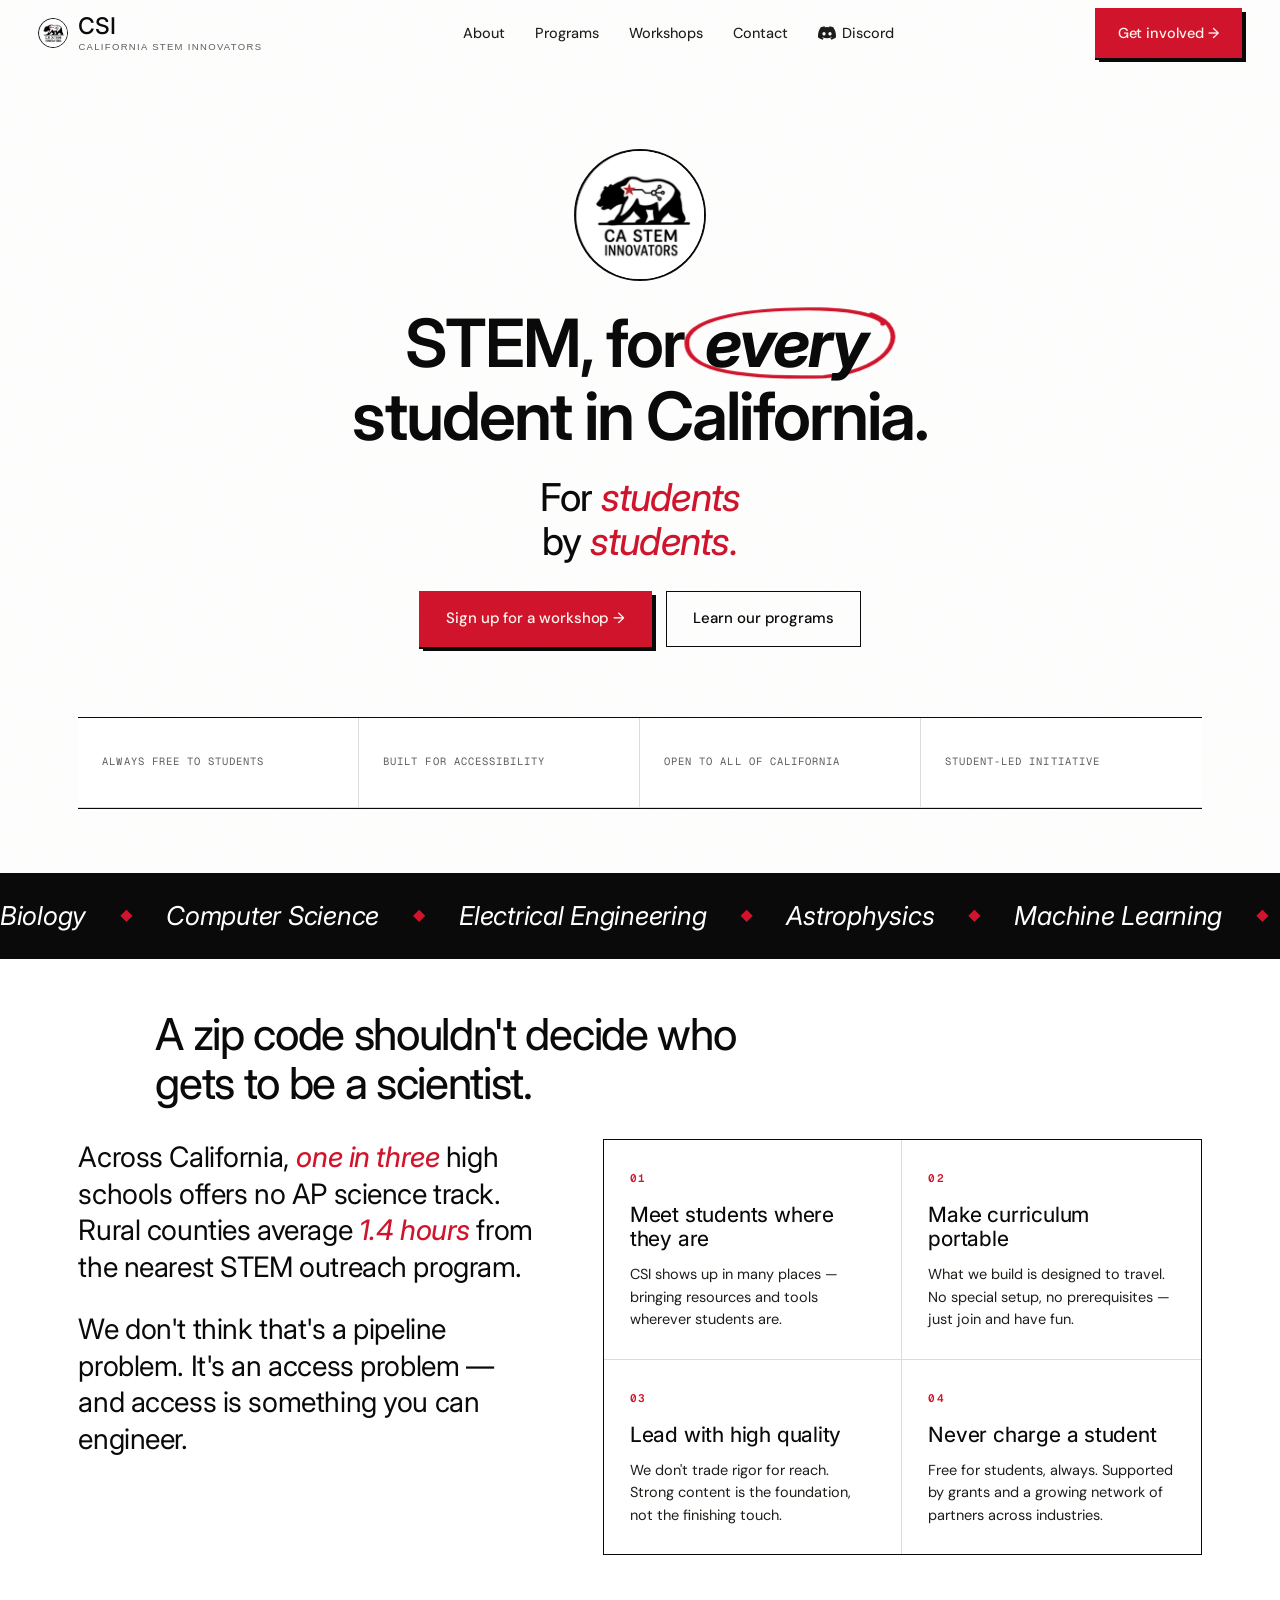
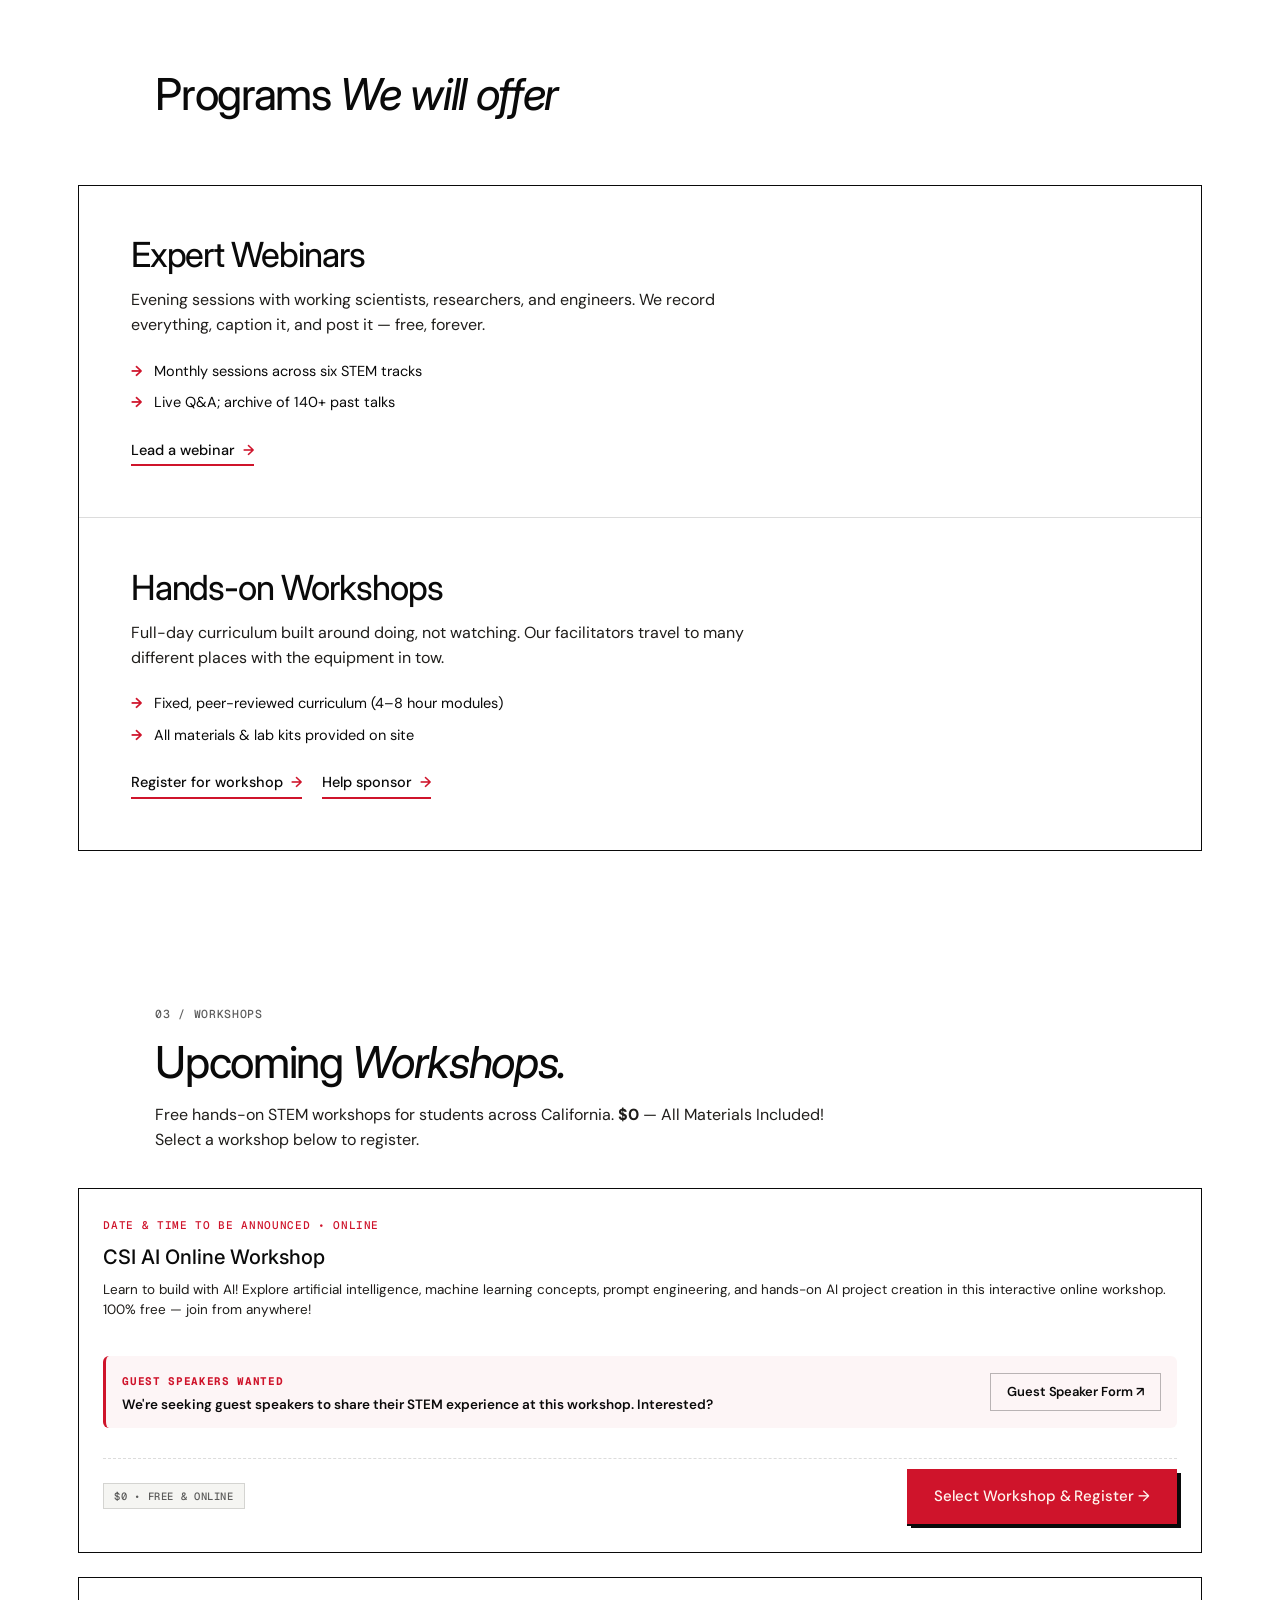
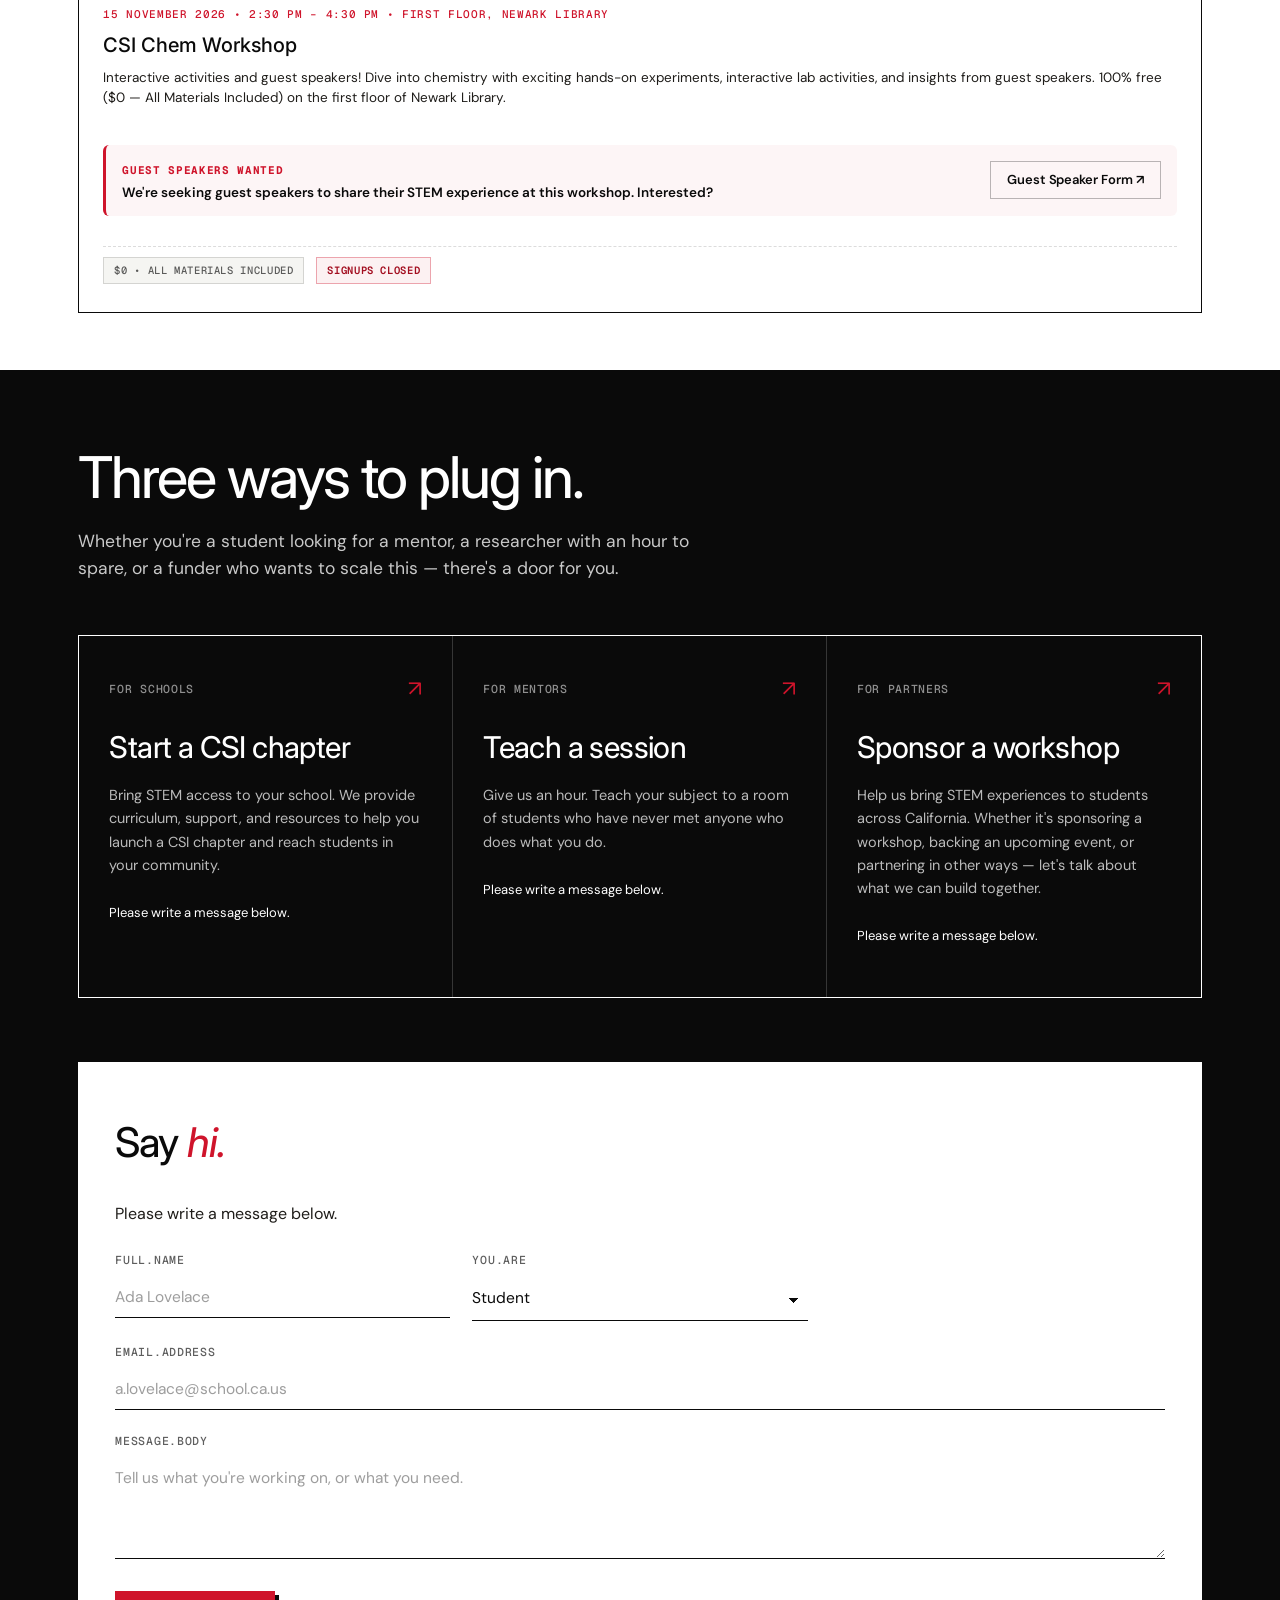
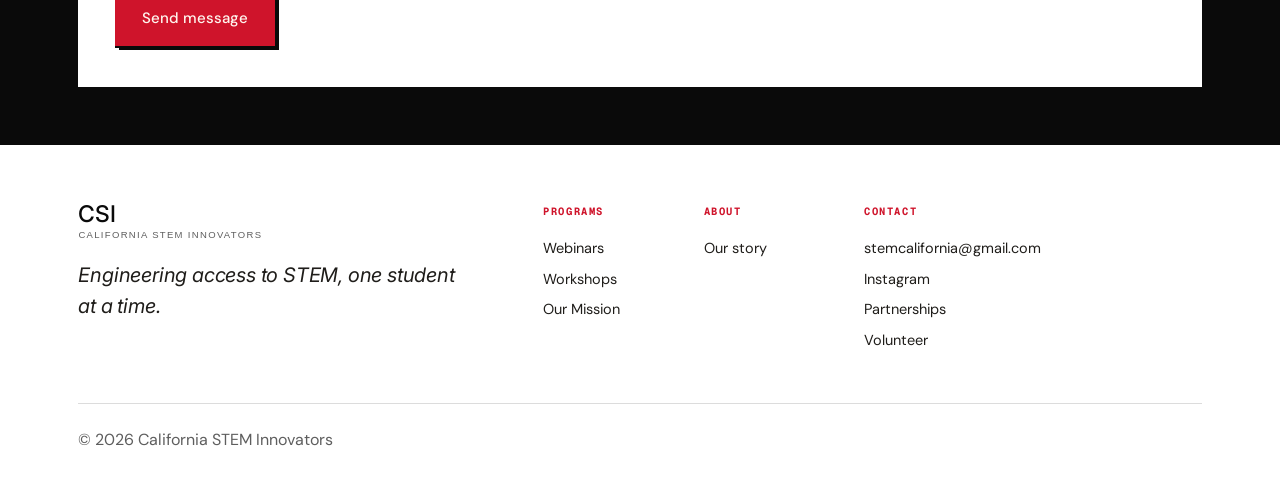
==== commit 75966d3d: "Close signups for the Chem workshop - Replace the Chem card's register button with a "Signups Closed" ====
--- a/index.html
+++ b/index.html
@@ -255,9 +255,7 @@
 
     <div class="ws-foot">
       <span class="ws-tag mono">$0 • All Materials Included</span>
-      <div style="display: flex; gap: 12px; flex-wrap: wrap; margin-left: auto;">
-        <a href="signup.html?workshop=November%2015%2C%202026%20%E2%80%94%20CSI%20Chem%20Workshop" class="btn btn-primary btn-lg select-ws-btn">Select Workshop &amp; Register →</a>
-      </div>
+      <span class="ws-tag ws-tag-full mono">Signups Closed</span>
     </div>
   </div>
 </section>
